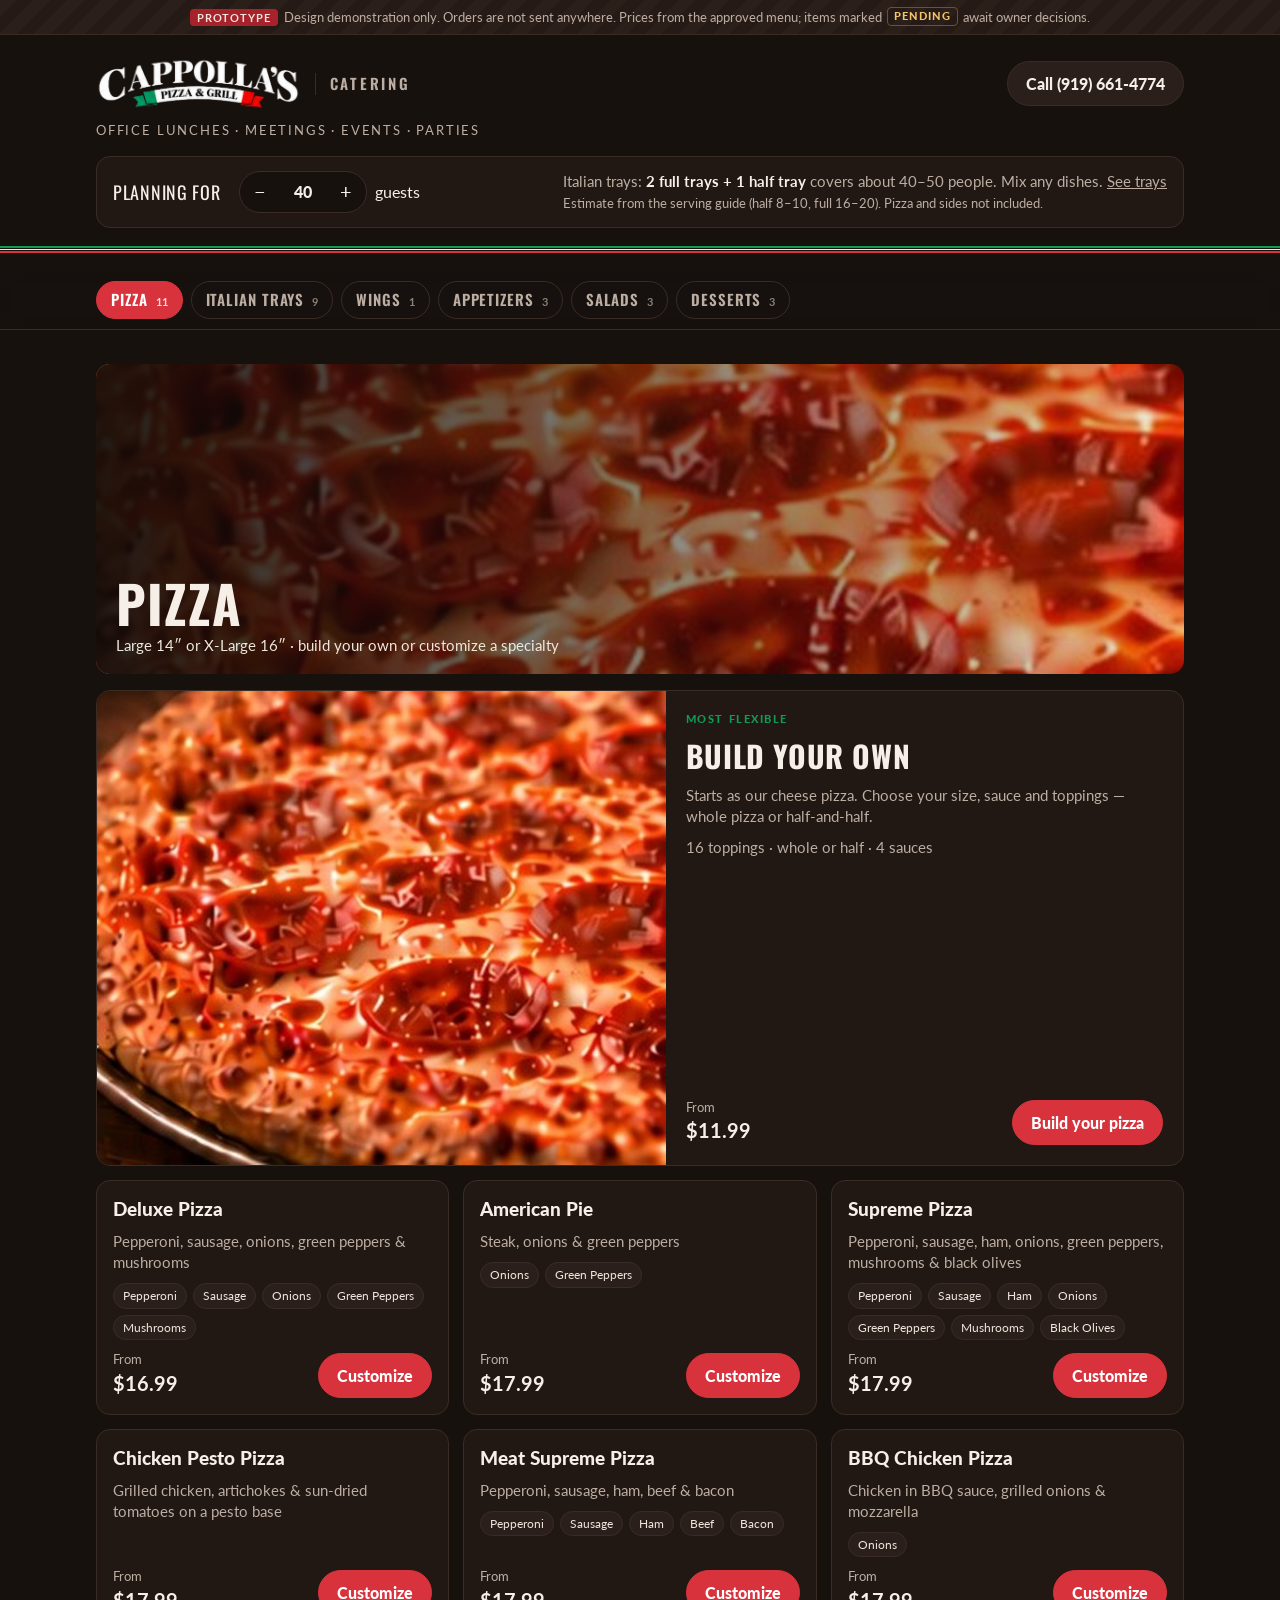
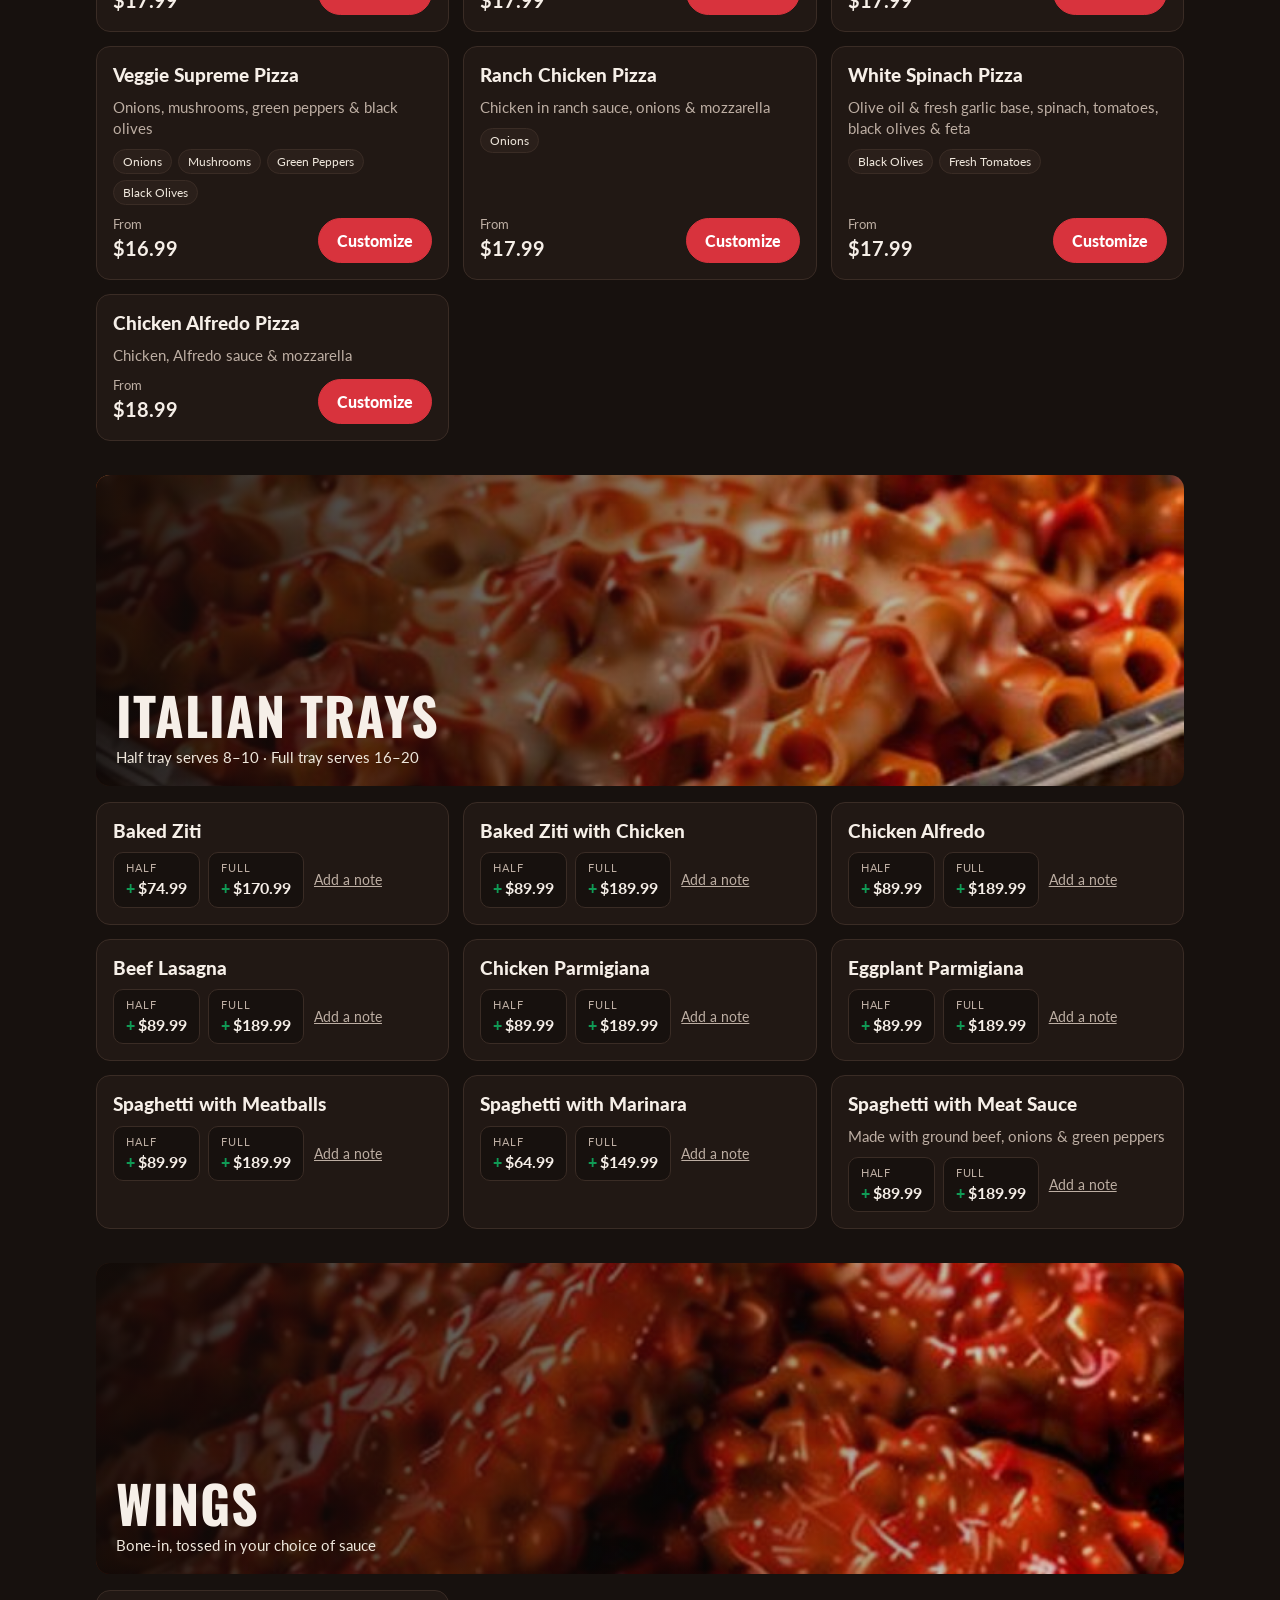
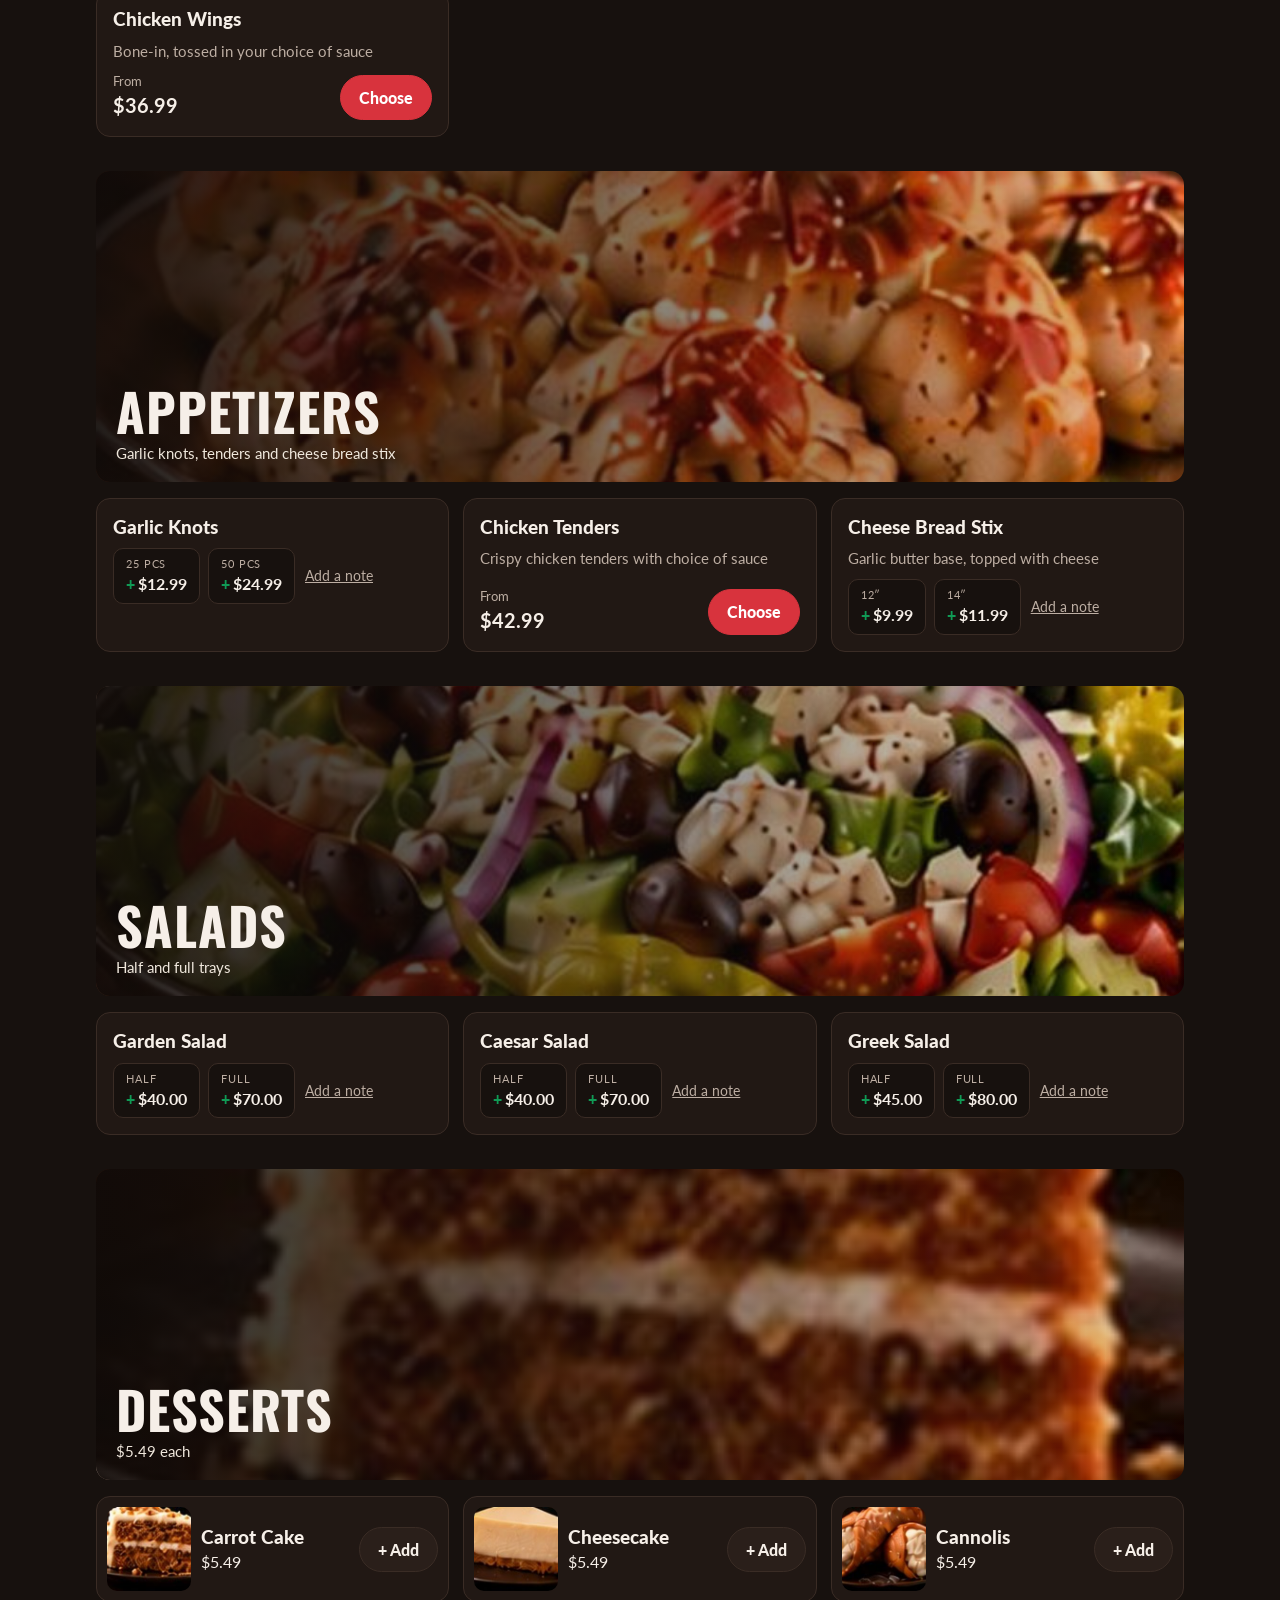
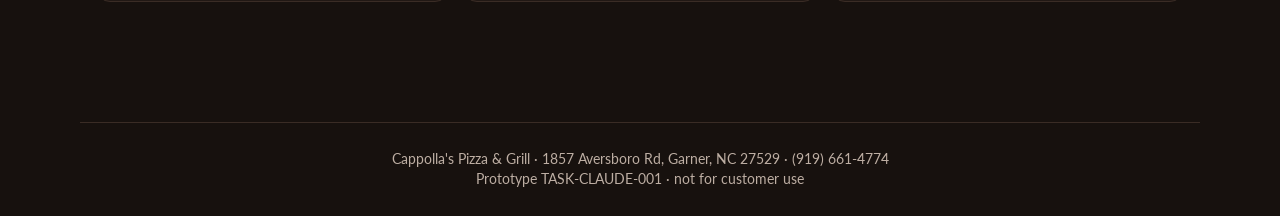
==== index.html @ d59015cf "Initial commit - Cappollas Menu" ====
<!doctype html>
<html lang="en">
<head>
<meta charset="utf-8">
<meta name="viewport" content="width=device-width, initial-scale=1, viewport-fit=cover">
<title>Cappolla's Catering – Interactive Concept (Prototype)</title>
<!--
  TASK-CLAUDE-001 · Design prototype by Claude (UI/UX)
  STATUS: DEMONSTRATION ONLY. Not production code. Orders are never sent anywhere.
  Place this file in prototypes/ — images load from images/ (pattern tiles show if missing).
  Prices: approved menu values from AGENTS.md / SPEC-01. Items marked "pending" await owner decisions.
-->
<link rel="preconnect" href="https://fonts.googleapis.com">
<link rel="preconnect" href="https://fonts.gstatic.com" crossorigin>
<link rel="stylesheet" href="https://fonts.googleapis.com/css2?family=Oswald:wght@500;600;700&family=Lato:wght@400;700;900&display=swap">
<style>
/* Direction: "Modern Interactive Ordering" structure (Concept B) dressed in the existing
   Cappolla's identity — charred dark ground, Oswald caps, tricolor rule, food photo banners (Concept A). */
:root{
  --bg:#17110e; --panel:#211814; --panel2:#2a1f1a; --line:#3a2c25;
  --fg:#f6efe8; --muted:#bdaea3; --dim:#8f8076;
  --red:#d8333d; --red-dk:#a8222b; --green:#109a55; --cream:#efe7dc;
  --sauce-regular:#B23A2E; --sauce-bbq:#6B2E1F; --sauce-mild:#A65324; --sauce-hot:#8B3025;
  --display:"Oswald","Arial Narrow","Roboto Condensed",sans-serif;
  --body:"Lato","Helvetica Neue",Arial,sans-serif;
  --radius:14px; --shadow:0 10px 30px rgba(0,0,0,.45);
  color-scheme:dark;
}
*{box-sizing:border-box}
html,body{margin:0;background:var(--bg);color:var(--fg);font-family:var(--body);font-size:16px;line-height:1.45;-webkit-font-smoothing:antialiased}
a{color:inherit}
button,input,select,textarea{font:inherit;color:inherit}
.wrap{max-width:1120px;margin:0 auto;padding-inline:16px}
.tri{height:7px;border:0;margin:0;background:linear-gradient(var(--green) 0 2px,transparent 2px 3px,var(--cream) 3px 4px,transparent 4px 5px,var(--red) 5px 7px)}
.sr{position:absolute;width:1px;height:1px;overflow:hidden;clip:rect(0 0 0 0);white-space:nowrap}
:focus-visible{outline:2px solid var(--cream);outline-offset:2px}
.num{font-variant-numeric:tabular-nums}

/* demo ribbon */
.demo{background:repeating-linear-gradient(135deg,#2b1f19 0 12px,#251a15 12px 24px);border-bottom:1px solid var(--line);font-size:13px;color:var(--muted);text-align:center;padding:7px 16px}
.demo b{color:var(--cream);letter-spacing:.08em;text-transform:uppercase;font-size:11px;margin-right:6px;background:var(--red-dk);padding:2px 7px;border-radius:4px}

/* header */
header.top{padding-block:22px 18px}
.top .row{display:flex;align-items:center;justify-content:space-between;gap:16px;flex-wrap:wrap}
.brand{display:flex;align-items:center;gap:14px;min-width:0}
.brand img{height:54px;width:auto;display:block}
.brand .fallback{font-family:var(--display);font-size:30px;font-weight:700;letter-spacing:.04em}
.brand .cat{font-family:var(--display);font-weight:600;letter-spacing:.18em;font-size:15px;color:var(--muted);text-transform:uppercase;border-left:1px solid var(--line);padding-left:14px}
.uses{color:var(--muted);font-size:13px;letter-spacing:.14em;text-transform:uppercase;margin:10px 0 0}

/* planner */
.planner{display:grid;grid-template-columns:auto minmax(0,1fr) auto;gap:14px 18px;align-items:center;background:var(--panel);border:1px solid var(--line);border-radius:var(--radius);padding:14px 16px;margin-top:16px}
.planner label{font-family:var(--display);font-size:18px;letter-spacing:.04em;text-transform:uppercase}
.planner .guests{display:flex;align-items:center;gap:8px}
.planner .result{color:var(--muted);font-size:14.5px;min-width:0}
.planner .result strong{color:var(--fg)}
@media (max-width:720px){.planner{grid-template-columns:1fr}}

/* stepper */
.stepper{display:inline-flex;align-items:center;border:1px solid var(--line);border-radius:999px;background:var(--bg)}
.stepper button{width:40px;height:40px;border:0;background:none;font-size:20px;cursor:pointer;border-radius:999px}
.stepper button:hover{background:var(--panel2)}
.stepper input{width:46px;text-align:center;background:none;border:0;font-weight:900;font-variant-numeric:tabular-nums;-moz-appearance:textfield}
.stepper input::-webkit-inner-spin-button{appearance:none}

.btn{display:inline-flex;align-items:center;justify-content:center;gap:8px;min-height:44px;padding:10px 18px;border-radius:999px;border:1.5px solid var(--line);background:var(--panel2);font-weight:900;cursor:pointer;text-decoration:none;white-space:nowrap}
.btn:hover{border-color:var(--muted)}
.btn.primary{background:var(--red);border-color:var(--red);color:#fff}
.btn.primary:hover{background:var(--red-dk);border-color:var(--red-dk)}
.btn.ghost{background:none}
.btn[disabled]{opacity:.45;cursor:not-allowed}
.link{background:none;border:0;padding:6px 2px;color:var(--muted);text-decoration:underline;cursor:pointer;font-size:14px}

/* category rail */
nav.rail{position:sticky;top:0;z-index:20;background:color-mix(in srgb,var(--bg) 93%,transparent);backdrop-filter:blur(8px);border-bottom:1px solid var(--line);margin-top:18px}
nav.rail .wrap{display:flex;gap:8px;overflow-x:auto;padding-block:10px;scrollbar-width:none}
nav.rail .wrap::-webkit-scrollbar{display:none}
.rail a{flex:none;display:flex;align-items:baseline;gap:8px;text-decoration:none;padding:7px 14px;border-radius:999px;border:1px solid var(--line);color:var(--muted);font-family:var(--display);font-weight:600;letter-spacing:.06em;text-transform:uppercase;font-size:15px}
.rail a small{font-family:var(--body);font-size:11px;letter-spacing:0;color:var(--dim);font-weight:700}
.rail a.on{background:var(--red);border-color:var(--red);color:#fff}
.rail a.on small{color:#ffd9da}

/* sections */
main{padding-bottom:120px}
section.cat{padding-top:34px;scroll-margin-top:62px}
.banner{position:relative;border-radius:var(--radius);overflow:hidden;aspect-ratio:21/6;min-height:120px;max-width:100%;background:var(--panel)}
.banner img{width:100%;height:100%;object-fit:cover;display:block}
.banner::after{content:"";position:absolute;inset:0;background:linear-gradient(90deg,rgba(15,10,8,.92) 0%,rgba(15,10,8,.55) 45%,rgba(15,10,8,.05) 100%)}
.banner .txt{position:absolute;inset:auto auto 0 0;z-index:1;padding:18px 20px;max-width:560px}
.banner h2{font-family:var(--display);font-size:clamp(32px,6vw,52px);line-height:1;margin:0;text-transform:uppercase;letter-spacing:.02em}
.banner p{margin:6px 0 0;color:var(--cream);font-size:14.5px}
.noimg{background:
  linear-gradient(135deg,rgba(16,154,85,.18) 0 33%,rgba(239,231,220,.08) 33% 66%,rgba(216,51,61,.18) 66%),
  repeating-linear-gradient(45deg,#2a1f1a 0 10px,#241a15 10px 20px)}
.noimg img{display:none}
@media (max-width:640px){.banner{aspect-ratio:16/7}}

.grid{display:grid;grid-template-columns:repeat(auto-fill,minmax(min(100%,300px),1fr));gap:14px;margin-top:16px}
.card{background:var(--panel);border:1px solid var(--line);border-radius:var(--radius);padding:16px;display:flex;flex-direction:column;gap:10px;min-width:0;transition:transform .18s ease,border-color .18s ease,box-shadow .18s ease}
.card:hover{transform:translateY(-2px);border-color:#55413a;box-shadow:var(--shadow)}
.card.feature{grid-column:1/-1;display:grid;grid-template-columns:minmax(0,1.1fr) minmax(0,1fr);gap:0;padding:0;overflow:hidden}
.card.feature .ph{min-height:220px;background:var(--panel2)}
.card.feature .ph img{width:100%;height:100%;object-fit:cover;display:block}
.card.feature .body{padding:20px;display:flex;flex-direction:column;gap:10px}
@media (max-width:720px){.card.feature{grid-template-columns:1fr}.card.feature .ph{min-height:0;aspect-ratio:16/9}}
.card .eyebrow{font-size:11px;letter-spacing:.14em;text-transform:uppercase;color:var(--green);font-weight:900}
.card h3{margin:0;font-size:19px;font-weight:900;line-height:1.25}
.card.feature h3{font-family:var(--display);font-size:30px;font-weight:700;letter-spacing:.02em;text-transform:uppercase}
.card p{margin:0;color:var(--muted);font-size:14.5px}
.inc{display:flex;flex-wrap:wrap;gap:6px}
.inc span{font-size:12px;padding:3px 9px;border-radius:999px;background:var(--panel2);border:1px solid var(--line);color:var(--cream)}
.card .foot{margin-top:auto;display:flex;align-items:flex-end;justify-content:space-between;gap:10px;flex-wrap:wrap}
.from{font-size:13px;color:var(--muted)}
.from b{display:block;font-size:20px;color:var(--fg);font-variant-numeric:tabular-nums}
.quick{display:flex;flex-wrap:wrap;gap:8px}
.qadd{display:flex;flex-direction:column;align-items:flex-start;min-height:48px;padding:7px 12px;border-radius:10px;border:1.5px solid var(--line);background:var(--bg);cursor:pointer;text-align:left}
.qadd:hover{border-color:var(--green)}
.qadd small{font-size:11px;letter-spacing:.08em;text-transform:uppercase;color:var(--muted)}
.qadd b{font-variant-numeric:tabular-nums}
.qadd .plus{color:var(--green);font-weight:900;margin-right:3px}

.desserts .card{flex-direction:row;align-items:center;padding:10px}
.desserts .thumb{width:84px;height:84px;flex:none;border-radius:10px;overflow:hidden;background:var(--panel2)}
.desserts .thumb img{width:100%;height:100%;object-fit:cover;display:block}
.desserts .card .mid{flex:1;min-width:0;display:flex;flex-direction:column;gap:2px}

/* ---------- dialogs ---------- */
dialog{border:0;padding:0;background:var(--panel);color:var(--fg);border-radius:18px;box-shadow:var(--shadow);width:min(560px,94vw);max-height:90vh;overflow:hidden}
dialog.wide{width:min(900px,96vw)}
dialog::backdrop{background:rgba(8,5,4,.72);backdrop-filter:blur(2px)}
dialog[open]{display:flex;flex-direction:column;animation:pop .22s ease-out}
@keyframes pop{from{transform:translateY(14px);opacity:.4}to{transform:none;opacity:1}}
@media (max-width:700px){
  dialog,dialog.wide{width:100%;max-width:100%;margin:auto 0 0;border-radius:20px 20px 0 0;max-height:92dvh}
  dialog[open]{animation:sheet .26s ease-out}
  @keyframes sheet{from{transform:translateY(40%)}to{transform:none}}
}
.dhead{display:flex;align-items:flex-start;justify-content:space-between;gap:12px;padding:18px 20px 12px;border-bottom:1px solid var(--line)}
.dhead h2{margin:0;font-family:var(--display);font-size:26px;letter-spacing:.02em;text-transform:uppercase;line-height:1.1}
.dhead p{margin:4px 0 0;color:var(--muted);font-size:14px}
.x{flex:none;width:44px;height:44px;border-radius:50%;border:1px solid var(--line);background:var(--panel2);font-size:22px;cursor:pointer}
.dbody{overflow:auto;padding:4px 20px 18px;flex:1;min-height:0}
.dfoot{border-top:1px solid var(--line);padding:12px 20px calc(12px + env(safe-area-inset-bottom,0px));display:flex;flex-direction:column;gap:10px;background:var(--panel)}
.dfoot .row{display:flex;gap:12px;align-items:center;justify-content:space-between;flex-wrap:wrap}
.block{padding-top:18px}
.block>h3,.block legend{font-family:var(--display);font-weight:600;font-size:16px;letter-spacing:.1em;text-transform:uppercase;margin:0 0 10px;color:var(--cream);padding:0}
fieldset{border:0;margin:0;padding:0;min-width:0}
fieldset.block>legend{float:left;width:100%}
fieldset.block>legend+*{clear:both}
.need:empty{display:none}
.dfoot .row.buy{flex-wrap:nowrap}
.dfoot .row.buy .btn{flex:1;min-width:0}
.hint{font-size:13px;color:var(--muted);font-weight:400;letter-spacing:0;text-transform:none;font-family:var(--body);margin-left:6px}
.pending{display:inline-block;font-size:10.5px;font-weight:900;letter-spacing:.1em;text-transform:uppercase;color:#f5c36b;border:1px solid #6b5426;border-radius:4px;padding:1px 6px;margin-left:6px;vertical-align:2px}

/* option cards (radio) */
.opts{display:grid;grid-template-columns:repeat(auto-fit,minmax(130px,1fr));gap:10px}
.opt{position:relative}
.opt input{position:absolute;opacity:0;inset:0;margin:0;cursor:pointer}
.opt label{display:flex;flex-direction:column;gap:2px;min-height:56px;padding:10px 12px;border-radius:12px;border:1.5px solid var(--line);background:var(--bg);cursor:pointer;height:100%}
.opt input:checked+label{border-color:var(--red);background:color-mix(in srgb,var(--red) 12%,var(--bg))}
.opt input:focus-visible+label{outline:2px solid var(--cream);outline-offset:2px}
.opt label b{font-variant-numeric:tabular-nums}
.opt label small{color:var(--muted);font-size:12.5px}

/* size cards with true-scale pizzas */
.sizes{grid-template-columns:repeat(2,minmax(0,1fr))}
.size label{flex-direction:row;align-items:center;gap:12px}
.size svg{flex:none}
.size .t{display:flex;flex-direction:column}

/* sauce chips */
.sauces{display:flex;flex-wrap:wrap;gap:8px}
.chip{position:relative}
.chip input{position:absolute;opacity:0;inset:0;margin:0;cursor:pointer}
.chip label{display:inline-flex;align-items:center;gap:8px;min-height:44px;padding:8px 14px;border-radius:999px;border:1.5px solid var(--line);background:var(--bg);cursor:pointer;font-weight:700}
.chip input:checked+label{border-color:var(--red);background:color-mix(in srgb,var(--red) 12%,var(--bg))}
.chip input:focus-visible+label{outline:2px solid var(--cream);outline-offset:2px}
.sw{width:16px;height:16px;border-radius:50%;border:1.5px solid color-mix(in srgb,var(--cream) 60%,transparent)}

/* pizza builder layout */
.pz{display:grid;grid-template-columns:minmax(0,1fr) 260px;gap:22px}
.pz .side{position:sticky;top:0;align-self:start;padding-top:18px}
@media (max-width:760px){.pz{grid-template-columns:1fr}.pz .side{position:static;order:-1;padding-top:12px}}
.preview{background:var(--bg);border:1px solid var(--line);border-radius:var(--radius);padding:12px;display:flex;flex-direction:column;align-items:center;gap:8px}
.preview svg{width:100%;max-width:210px;height:auto}
.legend{width:100%;font-size:13px;color:var(--muted);display:grid;gap:4px}
.legend b{color:var(--fg);font-weight:700}
@media (max-width:760px){.preview{flex-direction:row;align-items:center}.preview svg{max-width:130px}}

.tgroup{margin-bottom:14px}
.tgroup h4{margin:0 0 8px;font-size:13px;letter-spacing:.12em;text-transform:uppercase;color:var(--muted);display:flex;justify-content:space-between;gap:8px;flex-wrap:wrap}
.tgroup h4 span{letter-spacing:0;text-transform:none;font-weight:400;font-variant-numeric:tabular-nums}
.trow{display:flex;align-items:center;justify-content:space-between;gap:10px;flex-wrap:wrap;padding:6px 0;border-bottom:1px solid color-mix(in srgb,var(--line) 60%,transparent)}
.tog{position:relative;flex:1;min-width:150px}
.tog input{position:absolute;opacity:0;inset:0;margin:0;cursor:pointer}
.tog label{display:flex;align-items:center;gap:10px;min-height:44px;padding:6px 10px;border-radius:10px;cursor:pointer}
.tog .box{width:22px;height:22px;border-radius:6px;border:1.5px solid var(--muted);display:grid;place-items:center;flex:none}
.tog input:checked+label .box{background:var(--green);border-color:var(--green)}
.tog input:checked+label .box::after{content:"";width:6px;height:11px;border:solid #fff;border-width:0 2.5px 2.5px 0;transform:rotate(45deg) translate(-1px,-1px)}
.tog input:focus-visible+label{outline:2px solid var(--cream)}
.tog .dot{width:10px;height:10px;border-radius:50%;flex:none}
.tag{font-size:10.5px;font-weight:900;letter-spacing:.1em;text-transform:uppercase;color:var(--green);border:1px solid color-mix(in srgb,var(--green) 55%,transparent);border-radius:4px;padding:1px 5px}
.place{display:flex;border:1px solid var(--line);border-radius:999px;overflow:hidden;background:var(--bg)}
.place[hidden]{display:none}
.place .seg{position:relative}
.place input{position:absolute;opacity:0;inset:0;margin:0;cursor:pointer}
.place label{display:flex;align-items:center;gap:5px;min-height:40px;padding:4px 10px;cursor:pointer;font-size:13px;color:var(--muted)}
.place input:checked+label{background:var(--red);color:#fff}
.place input:focus-visible+label{outline:2px solid var(--cream);outline-offset:-2px}
.place svg{width:16px;height:16px}
.included{display:flex;flex-wrap:wrap;gap:6px}
.included span{display:inline-flex;align-items:center;gap:6px;font-size:13px;padding:5px 10px;border-radius:999px;background:color-mix(in srgb,var(--green) 14%,var(--bg));border:1px solid color-mix(in srgb,var(--green) 45%,transparent)}

textarea{width:100%;min-height:70px;resize:vertical;background:var(--bg);border:1.5px solid var(--line);border-radius:10px;padding:10px 12px}
.count{font-size:12px;color:var(--dim);text-align:right}
.breakdown{font-size:14px;color:var(--muted)}
.breakdown summary{cursor:pointer;color:var(--fg);font-weight:700;list-style:none}
.breakdown summary::-webkit-details-marker{display:none}
.breakdown summary::after{content:" ▾";color:var(--muted)}
.breakdown table{width:100%;border-collapse:collapse;margin-top:6px;font-variant-numeric:tabular-nums}
.breakdown td{padding:3px 0}
.breakdown td:last-child{text-align:right}
.need{color:#f5c36b;font-size:13.5px;min-height:1em}
.total{font-size:22px;font-weight:900;font-variant-numeric:tabular-nums}
.total.bump{animation:bump .28s ease-out}
@keyframes bump{50%{transform:scale(1.06);color:#fff}}

/* cart bar + cart */
.cartbar{position:fixed;left:50%;bottom:calc(14px + env(safe-area-inset-bottom,0px));transform:translateX(-50%);z-index:30;display:flex;align-items:center;gap:14px;padding:8px 8px 8px 18px;border-radius:999px;background:var(--fg);color:#1a120e;box-shadow:var(--shadow);width:min(520px,calc(100% - 32px))}
.cartbar[hidden]{display:none}
.cartbar .meta{flex:1;min-width:0;font-weight:900;font-variant-numeric:tabular-nums;white-space:nowrap;overflow:hidden;text-overflow:ellipsis}
.cartbar .meta small{font-weight:700;color:#6b5a50}
.cartbar.bounce{animation:cb .45s ease-out}
@keyframes cb{30%{transform:translateX(-50%) translateY(-8px)}60%{transform:translateX(-50%) translateY(0)}80%{transform:translateX(-50%) translateY(-3px)}}

.lines{list-style:none;margin:0;padding:0}
.line{display:grid;grid-template-columns:minmax(0,1fr) auto;gap:6px 14px;padding:14px 0;border-bottom:1px solid var(--line)}
.line h4{margin:0;font-size:16px}
.line .det{margin:3px 0 0;color:var(--muted);font-size:13.5px;white-space:pre-line}
.line .lp{font-weight:900;font-variant-numeric:tabular-nums;text-align:right}
.line .acts{grid-column:1/-1;display:flex;align-items:center;gap:12px;flex-wrap:wrap}
.groupt{font-family:var(--display);letter-spacing:.1em;text-transform:uppercase;font-size:14px;color:var(--muted);margin:16px 0 0}
.empty{text-align:center;color:var(--muted);padding:30px 10px}
.event{display:grid;grid-template-columns:repeat(2,minmax(0,1fr));gap:10px}
.event label{display:flex;flex-direction:column;gap:4px;font-size:13px;color:var(--muted)}
.event input{min-height:44px;background:var(--bg);border:1.5px solid var(--line);border-radius:10px;padding:8px 10px;color:var(--fg)}
@media (max-width:480px){.event{grid-template-columns:1fr}}
.callnum{font-size:20px;font-weight:900;user-select:all}

.toast{position:fixed;left:50%;bottom:calc(84px + env(safe-area-inset-bottom,0px));transform:translateX(-50%);z-index:60;background:#000;color:#fff;border:1px solid var(--line);border-radius:12px;padding:10px 14px;display:flex;gap:14px;align-items:center;box-shadow:var(--shadow);max-width:calc(100% - 32px)}
.toast[hidden]{display:none}
.toast button{background:none;border:0;color:#ffb3b7;font-weight:900;cursor:pointer;min-height:36px}

footer{border-top:1px solid var(--line);padding-block:26px;color:var(--muted);font-size:14px;text-align:center}

@media (prefers-reduced-motion:reduce){
  *,*::before,*::after{animation:none!important;transition:none!important;scroll-behavior:auto!important}
}
@media (prefers-reduced-motion:no-preference){html{scroll-behavior:smooth}}
</style>
</head>
<body>

<div class="demo" role="note"><b>Prototype</b>Design demonstration only. Orders are not sent anywhere. Prices from the approved menu; items marked <span class="pending" style="margin:0 2px">pending</span> await owner decisions.</div>

<header class="top wrap">
  <div class="row">
    <div class="brand">
      <img src="images/logo.png" alt="Cappolla's Pizza &amp; Grill" onerror="this.replaceWith(Object.assign(document.createElement('span'),{className:'fallback',textContent:'CAPPOLLA’S'}))">
      <span class="cat">Catering</span>
    </div>
    <div style="display:flex;gap:10px;flex-wrap:wrap">
      <a class="btn" href="tel:+19196614774">Call (919) 661-4774</a>
    </div>
  </div>
  <p class="uses">Office lunches · Meetings · Events · Parties</p>

  <div class="planner" aria-labelledby="pl-l">
    <label id="pl-l" for="guests">Planning for</label>
    <div class="guests">
      <div class="stepper"><button type="button" data-step="-5" aria-label="5 fewer guests">−</button><input id="guests" type="number" inputmode="numeric" min="1" max="500" value="40" aria-describedby="pl-r"><button type="button" data-step="5" aria-label="5 more guests">+</button></div>
      <span>guests</span>
    </div>
    <div class="result" id="pl-r" aria-live="polite"></div>
  </div>
</header>
<hr class="tri">

<nav class="rail" aria-label="Menu categories"><div class="wrap" id="rail"></div></nav>

<main class="wrap" id="menu"></main>

<footer class="wrap">Cappolla's Pizza &amp; Grill · 1857 Aversboro Rd, Garner, NC 27529 · (919) 661-4774<br>Prototype TASK-CLAUDE-001 · not for customer use</footer>

<!-- cart bar -->
<div class="cartbar" id="cartbar" hidden>
  <div class="meta" id="cartmeta" aria-live="polite"></div>
  <button class="btn primary" id="opencart" type="button">View order</button>
</div>

<!-- customizer -->
<dialog id="cust" aria-labelledby="c-title">
  <div class="dhead">
    <div><h2 id="c-title"></h2><p id="c-desc"></p></div>
    <button class="x" type="button" data-close aria-label="Close">×</button>
  </div>
  <div class="dbody" id="c-body"></div>
  <div class="dfoot">
    <details class="breakdown" id="c-break"><summary>Price breakdown</summary><table><tbody id="c-rows"></tbody></table></details>
    <div class="need" id="c-need" aria-live="polite"></div>
    <div class="row buy">
      <div class="stepper" role="group" aria-label="Quantity"><button type="button" id="q-minus" aria-label="Decrease quantity">−</button><input id="qty" type="number" min="1" max="99" value="1" aria-label="Quantity"><button type="button" id="q-plus" aria-label="Increase quantity">+</button></div>
      <button class="btn primary" id="c-add" type="button"><span id="c-addlabel">Add to order</span> · <span class="num" id="c-total" aria-live="polite">$0.00</span></button>
    </div>
  </div>
</dialog>

<!-- cart -->
<dialog id="cart" aria-labelledby="k-title">
  <div class="dhead">
    <div><h2 id="k-title">Your catering order</h2><p>Review, adjust, then call or copy your order.</p></div>
    <button class="x" type="button" data-close aria-label="Close">×</button>
  </div>
  <div class="dbody">
    <div id="k-lines"></div>
    <div class="block">
      <h3>Event details <span class="hint">optional · added to your order summary</span></h3>
      <div class="event">
        <label>Your name<input id="ev-name" autocomplete="name"></label>
        <label>Guests<input id="ev-guests" type="number" min="1" inputmode="numeric"></label>
        <label>Date<input id="ev-date" type="date"></label>
        <label>Time<input id="ev-time" type="time"></label>
      </div>
    </div>
    <div class="block">
      <h3>Order summary</h3>
      <textarea id="k-summary" readonly rows="8" aria-label="Order summary text"></textarea>
    </div>
  </div>
  <div class="dfoot">
    <div class="row"><span>Estimated total</span><span class="total" id="k-total">$0.00</span></div>
    <div class="row" style="justify-content:flex-start;gap:10px">
      <button class="btn primary" id="k-copy" type="button">Copy order</button>
      <a class="btn" href="tel:+19196614774">Call to order</a>
      <button class="btn ghost" id="k-clear" type="button">Clear</button>
    </div>
    <div class="need" id="k-msg" aria-live="polite"></div>
    <div style="font-size:13px;color:var(--muted)">Call <span class="callnum">(919) 661-4774</span> · Prices before tax; confirmed by the restaurant.</div>
  </div>
</dialog>

<div class="toast" id="toast" role="status" hidden><span id="toast-t"></span><button type="button" id="toast-undo" hidden>Undo</button></div>

<script>
"use strict";
/* =========================================================================
   DATA  (shape follows SPEC-02 §2.1: CATEGORIES, ITEMS, OPTION_GROUPS; all money in integer cents)
   ========================================================================= */
const IMG = p => "images/" + p;

const CATEGORIES = [
  { id:"pizza", name:"Pizza", photo:"pizza.jpg", blurb:"Large 14″ or X-Large 16″ · build your own or customize a specialty" },
  { id:"trays", name:"Italian Trays", photo:"trays.jpg", blurb:"Half tray serves 8–10 · Full tray serves 16–20", serves:{ half:[8,10], full:[16,20] } },
  { id:"wings", name:"Wings", photo:"wings.jpg", blurb:"Bone-in, tossed in your choice of sauce" },
  { id:"appetizers", name:"Appetizers", photo:"knots.jpg", blurb:"Garlic knots, tenders and cheese bread stix" },
  { id:"salads", name:"Salads", photo:"salad.jpg", blurb:"Half and full trays" },
  { id:"desserts", name:"Desserts", photo:"cake.jpg", blurb:"$5.49 each" }
];

const PIZZA = v => [ { id:"L", label:"Large 14″", short:"L 14″", inches:14, priceCents:v[0] }, { id:"XL", label:"X-Large 16″", short:"XL 16″", inches:16, priceCents:v[1] } ];
const TRAY  = v => [ { id:"half", label:"Half tray", short:"Half", priceCents:v[0] }, { id:"full", label:"Full tray", short:"Full", priceCents:v[1] } ];

const ITEMS = [
  { id:"byo", category:"pizza", kind:"pizza", byo:true, name:"Build Your Own", description:"Starts as our cheese pizza. Choose your size, sauce and toppings — whole pizza or half-and-half.", photo:"pizza.jpg", variants:PIZZA([1199,1399]), includes:[] },
  { id:"deluxe", category:"pizza", kind:"pizza", name:"Deluxe Pizza", description:"Pepperoni, sausage, onions, green peppers & mushrooms", variants:PIZZA([1699,1899]), includes:["pepperoni","sausage","onions","green-peppers","mushrooms"] },
  { id:"american-pie", category:"pizza", kind:"pizza", name:"American Pie", description:"Steak, onions & green peppers", variants:PIZZA([1799,1999]), includes:["onions","green-peppers"] },
  { id:"supreme", category:"pizza", kind:"pizza", name:"Supreme Pizza", description:"Pepperoni, sausage, ham, onions, green peppers, mushrooms & black olives", variants:PIZZA([1799,2099]), includes:["pepperoni","sausage","ham","onions","green-peppers","mushrooms","black-olives"] },
  { id:"chicken-pesto", category:"pizza", kind:"pizza", name:"Chicken Pesto Pizza", description:"Grilled chicken, artichokes & sun-dried tomatoes on a pesto base", variants:PIZZA([1799,1999]), includes:[] },
  { id:"meat-supreme", category:"pizza", kind:"pizza", name:"Meat Supreme Pizza", description:"Pepperoni, sausage, ham, beef & bacon", variants:PIZZA([1799,1999]), includes:["pepperoni","sausage","ham","beef","bacon"] },
  { id:"bbq-chicken", category:"pizza", kind:"pizza", name:"BBQ Chicken Pizza", description:"Chicken in BBQ sauce, grilled onions & mozzarella", variants:PIZZA([1799,1999]), includes:["onions"] },
  { id:"veggie-supreme", category:"pizza", kind:"pizza", name:"Veggie Supreme Pizza", description:"Onions, mushrooms, green peppers & black olives", variants:PIZZA([1699,1899]), includes:["onions","mushrooms","green-peppers","black-olives"] },
  { id:"ranch-chicken", category:"pizza", kind:"pizza", name:"Ranch Chicken Pizza", description:"Chicken in ranch sauce, onions & mozzarella", variants:PIZZA([1799,1999]), includes:["onions"] },
  { id:"white-spinach", category:"pizza", kind:"pizza", name:"White Spinach Pizza", description:"Olive oil & fresh garlic base, spinach, tomatoes, black olives & feta", variants:PIZZA([1799,1999]), includes:["black-olives","fresh-tomatoes"] },
  { id:"chicken-alfredo-pizza", category:"pizza", kind:"pizza", name:"Chicken Alfredo Pizza", description:"Chicken, Alfredo sauce & mozzarella", variants:PIZZA([1899,2099]), includes:[] },

  { id:"baked-ziti", category:"trays", name:"Baked Ziti", description:"", variants:TRAY([7499,17099]) },
  { id:"baked-ziti-chicken", category:"trays", name:"Baked Ziti with Chicken", description:"", variants:TRAY([8999,18999]) },
  { id:"chicken-alfredo", category:"trays", name:"Chicken Alfredo", description:"", variants:TRAY([8999,18999]) },
  { id:"beef-lasagna", category:"trays", name:"Beef Lasagna", description:"", variants:TRAY([8999,18999]) },
  { id:"chicken-parm", category:"trays", name:"Chicken Parmigiana", description:"", variants:TRAY([8999,18999]) },
  { id:"eggplant-parm", category:"trays", name:"Eggplant Parmigiana", description:"", variants:TRAY([8999,18999]) },
  { id:"spaghetti-meatballs", category:"trays", name:"Spaghetti with Meatballs", description:"", variants:TRAY([8999,18999]) },
  { id:"spaghetti-marinara", category:"trays", name:"Spaghetti with Marinara", description:"", variants:TRAY([6499,14999]) },
  { id:"spaghetti-meat-sauce", category:"trays", name:"Spaghetti with Meat Sauce", description:"Made with ground beef, onions & green peppers", variants:TRAY([8999,18999]) },

  { id:"wings", category:"wings", name:"Chicken Wings", description:"Bone-in, tossed in your choice of sauce", photo:"wings.jpg",
    variants:[ {id:"25",label:"25 pieces",short:"25 pcs",priceCents:3699}, {id:"35",label:"35 pieces",short:"35 pcs",priceCents:4999}, {id:"50",label:"50 pieces",short:"50 pcs",priceCents:6999} ],
    optionGroups:["wing-sauce"] },

  { id:"garlic-knots", category:"appetizers", name:"Garlic Knots", description:"", variants:[ {id:"25",label:"25 pieces",short:"25 pcs",priceCents:1299}, {id:"50",label:"50 pieces",short:"50 pcs",priceCents:2499} ] },
  { id:"chicken-tenders", category:"appetizers", name:"Chicken Tenders", description:"Crispy chicken tenders with choice of sauce", pendingNote:"Dipping sauce list to be confirmed by Cappolla's — add your preference in the note.",
    variants:[ {id:"25",label:"25 pieces",short:"25 pcs",priceCents:4299}, {id:"50",label:"50 pieces",short:"50 pcs",priceCents:7999} ] },
  { id:"cheese-bread-stix", category:"appetizers", name:"Cheese Bread Stix", description:"Garlic butter base, topped with cheese", variants:[ {id:"12",label:"12″",short:"12″",priceCents:999}, {id:"14",label:"14″",short:"14″",priceCents:1199} ] },

  { id:"garden-salad", category:"salads", name:"Garden Salad", description:"", variants:TRAY([4000,7000]) },
  { id:"caesar-salad", category:"salads", name:"Caesar Salad", description:"", variants:TRAY([4000,7000]) },
  { id:"greek-salad", category:"salads", name:"Greek Salad", description:"", variants:TRAY([4500,8000]) },

  { id:"carrot-cake", category:"desserts", name:"Carrot Cake", description:"", photo:"cake.jpg", variants:[{id:"each",label:"Each",short:"Each",priceCents:549}] },
  { id:"cheesecake", category:"desserts", name:"Cheesecake", description:"", photo:"cheesecake.jpg", variants:[{id:"each",label:"Each",short:"Each",priceCents:549}] },
  { id:"cannolis", category:"desserts", name:"Cannolis", description:"", photo:"cannoli.jpg", variants:[{id:"each",label:"Each",short:"Each",priceCents:549}] }
];

/* Pizza toppings (SPEC-01 §4). `color` is only for the live preview dots. */
const TOPPINGS = [
  { id:"pepperoni", name:"Pepperoni", group:"Meats", color:"#c8402f" },
  { id:"sausage", name:"Sausage", group:"Meats", color:"#8a5a3c" },
  { id:"beef", name:"Beef", group:"Meats", color:"#5e3a2a" },
  { id:"ham", name:"Ham", group:"Meats", color:"#e59a92" },
  { id:"bacon", name:"Bacon", group:"Meats", color:"#b8604a" },
  { id:"anchovies", name:"Anchovies", group:"Meats", color:"#7d8a96" },
  { id:"onions", name:"Onions", group:"Veggies & more", color:"#c9a6d6" },
  { id:"mushrooms", name:"Mushrooms", group:"Veggies & more", color:"#b49a7a" },
  { id:"green-peppers", name:"Green Peppers", group:"Veggies & more", color:"#3f9a4a" },
  { id:"black-olives", name:"Black Olives", group:"Veggies & more", color:"#1d1a1a" },
  { id:"green-olives", name:"Green Olives", group:"Veggies & more", color:"#8a9a3a" },
  { id:"banana-peppers", name:"Banana Peppers", group:"Veggies & more", color:"#e8cf4a" },
  { id:"jalapenos", name:"Jalapeño Peppers", group:"Veggies & more", color:"#57c25a" },
  { id:"fresh-tomatoes", name:"Fresh Tomatoes", group:"Veggies & more", color:"#e5533b" },
  { id:"pineapple", name:"Pineapple", group:"Veggies & more", color:"#f2b632" },
  { id:"ricotta", name:"Ricotta Cheese", group:"Cheese", color:"#f4efe4" }
];
const TOPPING = Object.fromEntries(TOPPINGS.map(t => [t.id, t]));

const OPTION_GROUPS = {
  "pizza-toppings": { type:"placement", prices:{ whole:{ L:230, XL:255 }, half:{ L:115, XL:177 } } },
  "pizza-sauce": { type:"single", label:"Sauce", choices:[
    { id:"regular", label:"Regular (tomato)", color:"var(--sauce-regular)", priceCents:0, pending:true },
    { id:"bbq-classic", label:"Classic BBQ", color:"var(--sauce-bbq)", priceCents:0 },
    { id:"mild", label:"Mild", color:"var(--sauce-mild)", priceCents:0 },
    { id:"hot", label:"Hot", color:"var(--sauce-hot)", priceCents:0 } ] },
  "wing-sauce": { type:"single", label:"Sauce", required:true, choices:[
    { id:"hot", label:"Hot", priceCents:0 }, { id:"mild", label:"Mild", priceCents:0 },
    { id:"bbq", label:"BBQ", priceCents:0 }, { id:"garlic", label:"Garlic", priceCents:0 } ] }
};

/* =========================================================================
   PRICING ENGINE  (pure — no DOM, integer cents in and out)
   selection = { variant, sauce?, toppings?:{id:"whole"|"left"|"right"}, choices?:{groupId:choiceId}, qty }
   ========================================================================= */
function unitPrice(item, sel){
  const v = item.variants.find(x => x.id === sel.variant);
  if (!v) return null;
  let cents = v.priceCents;
  if (item.kind === "pizza"){
    const p = OPTION_GROUPS["pizza-toppings"].prices;
    for (const place of Object.values(sel.toppings || {})){
      cents += (place === "whole" ? p.whole : p.half)[sel.variant];
    }
  }
  for (const [gid, cid] of Object.entries(sel.choices || {})){
    const c = OPTION_GROUPS[gid]?.choices.find(x => x.id === cid);
    if (c) cents += c.priceCents;
  }
  return cents;
}
function priceLine(item, sel){
  const u = unitPrice(item, sel);
  const q = Number(sel.qty);
  if (u === null || !Number.isInteger(q) || q < 1) return null;
  return u * q;
}
const fmt = c => "$" + (c / 100).toFixed(2);

/* =========================================================================
   HELPERS
   ========================================================================= */
const $ = s => document.querySelector(s);
const esc = s => String(s).replace(/[&<>"']/g, c => ({ "&":"&amp;","<":"&lt;",">":"&gt;",'"':"&quot;","'":"&#39;" }[c]));
const itemById = id => ITEMS.find(i => i.id === id);
const minPrice = it => Math.min(...it.variants.map(v => v.priceCents));
const store = {
  get(k){ try { return JSON.parse(localStorage.getItem(k)); } catch(e){ return null; } },
  set(k, v){ try { localStorage.setItem(k, JSON.stringify(v)); } catch(e){} }
};
function imgTag(src, alt, cls){
  return `<img src="${IMG(src)}" alt="${esc(alt)}" loading="lazy" onerror="this.parentElement.classList.add('noimg')">`;
}

/* tiny pizza icons for placement control */
const ICON = {
  left:  '<svg viewBox="0 0 16 16" aria-hidden="true"><circle cx="8" cy="8" r="6.5" fill="none" stroke="currentColor" stroke-width="1.5"/><path d="M8 1.5a6.5 6.5 0 0 0 0 13z" fill="currentColor"/></svg>',
  whole: '<svg viewBox="0 0 16 16" aria-hidden="true"><circle cx="8" cy="8" r="6.5" fill="currentColor"/></svg>',
  right: '<svg viewBox="0 0 16 16" aria-hidden="true"><circle cx="8" cy="8" r="6.5" fill="none" stroke="currentColor" stroke-width="1.5"/><path d="M8 1.5a6.5 6.5 0 0 1 0 13z" fill="currentColor"/></svg>'
};

/* =========================================================================
   RENDER MENU
   ========================================================================= */
function renderMenu(){
  const rail = $("#rail"), main = $("#menu");
  for (const c of CATEGORIES){
    const items = ITEMS.filter(i => i.category === c.id);
    rail.insertAdjacentHTML("beforeend", `<a href="#${c.id}" data-id="${c.id}">${esc(c.name)} <small>${items.length}</small></a>`);
    let h = `<section class="cat ${c.id}" id="${c.id}" aria-labelledby="h-${c.id}">
      <div class="banner">${imgTag(c.photo, "")}<div class="txt"><h2 id="h-${c.id}">${esc(c.name)}</h2><p>${esc(c.blurb)}</p></div></div>
      <div class="grid">`;
    for (const it of items) h += card(it);
    main.insertAdjacentHTML("beforeend", h + `</div></section>`);
  }
}
function card(it){
  const desc = it.description ? `<p>${esc(it.description)}</p>` : "";
  if (it.byo){
    return `<article class="card feature">
      <div class="ph">${imgTag(it.photo, "Pizza")}</div>
      <div class="body"><span class="eyebrow">Most flexible</span><h3>${esc(it.name)}</h3>${desc}
        <p>16 toppings · whole or half · 4 sauces</p>
        <div class="foot"><div class="from">From<b>${fmt(minPrice(it))}</b></div>
        <button class="btn primary" type="button" data-open="${it.id}">Build your pizza</button></div></div></article>`;
  }
  if (it.category === "desserts"){
    return `<article class="card"><div class="thumb">${imgTag(it.photo, it.name)}</div>
      <div class="mid"><h3>${esc(it.name)}</h3><span class="num">${fmt(it.variants[0].priceCents)}</span></div>
      <button class="btn" type="button" data-quick="${it.id}" data-variant="each" aria-label="Add one ${esc(it.name)}">+ Add</button></article>`;
  }
  const inc = it.includes?.length ? `<div class="inc" aria-label="Includes">${it.includes.map(t => `<span>${esc(TOPPING[t].name)}</span>`).join("")}</div>` : "";
  const needsSheet = it.kind === "pizza" || it.optionGroups?.length || it.pendingNote;
  const foot = needsSheet
    ? `<div class="foot"><div class="from">From<b>${fmt(minPrice(it))}</b></div><button class="btn primary" type="button" data-open="${it.id}">${it.kind === "pizza" ? "Customize" : "Choose"}</button></div>`
    : `<div class="quick">${it.variants.map(v => `<button class="qadd" type="button" data-quick="${it.id}" data-variant="${v.id}" aria-label="Add ${esc(it.name)}, ${esc(v.label)}, ${fmt(v.priceCents)}"><small>${esc(v.short)}</small><b><span class="plus">+</span>${fmt(v.priceCents)}</b></button>`).join("")}
       <button class="link" type="button" data-open="${it.id}">Add a note</button></div>`;
  return `<article class="card"><h3>${esc(it.name)}</h3>${desc}${inc}${foot}</article>`;
}

/* =========================================================================
   PLANNER  (uses only the official serving guide on the trays category)
   ========================================================================= */
function plan(n){
  const s = CATEGORIES.find(c => c.id === "trays").serves;
  if (!Number.isInteger(n) || n < 1) return null;
  let full = Math.floor(n / s.full[0]), rest = n - full * s.full[0], half = 0;
  if (rest > 0){ if (rest <= s.half[0]) half = 1; else full++; }
  return { full, half, min: full*s.full[0] + half*s.half[0], max: full*s.full[1] + half*s.half[1] };
}
function renderPlan(){
  const n = parseInt($("#guests").value, 10), r = plan(n), out = $("#pl-r");
  if (!r){ out.textContent = "Enter a guest count to get a tray estimate."; return; }
  const parts = [];
  if (r.full) parts.push(`${r.full} full tray${r.full > 1 ? "s" : ""}`);
  if (r.half) parts.push(`${r.half} half tray`);
  out.innerHTML = `Italian trays: <strong>${parts.join(" + ")}</strong> covers about ${r.min}–${r.max} people. Mix any dishes. <a href="#trays">See trays</a>
    <br><span style="font-size:12.5px">Estimate from the serving guide (half 8–10, full 16–20). Pizza and sides not included.</span>`;
  const ev = $("#ev-guests"); if (ev && !ev.value) ev.placeholder = n;
}

/* =========================================================================
   CUSTOMIZER
   ========================================================================= */
let cur = null;      // { item, sel, editIndex }
let opener = null;

function openCust(itemId, sel, editIndex){
  const item = itemById(itemId);
  opener = document.activeElement;
  cur = { item, editIndex: editIndex ?? null,
    sel: sel ? structuredClone(sel) : { variant: item.variants[0].id, qty: 1, note: "", toppings: {}, choices: {}, sauce: item.byo ? "regular" : undefined } };
  const dlg = $("#cust");
  dlg.classList.toggle("wide", item.kind === "pizza");
  $("#c-title").textContent = item.name;
  $("#c-desc").textContent = item.description || "";
  $("#c-addlabel").textContent = cur.editIndex !== null ? "Update order" : "Add to order";
  $("#qty").value = cur.sel.qty;
  $("#c-body").innerHTML = item.kind === "pizza" ? pizzaBody(item) : genericBody(item);
  wireBody();
  updateCust(false);
  dlg.showModal();
  const first = dlg.querySelector(".dbody input:checked, .dbody input");
  (first || dlg.querySelector("[data-close]")).focus();
}

function variantBlock(item){
  const isPizza = item.kind === "pizza";
  return `<fieldset class="block"><legend>${isPizza ? "Size" : "Choose"}</legend>
    <div class="opts ${isPizza ? "sizes" : ""}">${item.variants.map(v => `
      <div class="opt ${isPizza ? "size" : ""}"><input type="radio" name="variant" id="v-${v.id}" value="${v.id}" ${v.id === cur.sel.variant ? "checked" : ""}>
      <label for="v-${v.id}">${isPizza ? sizeIcon(v.inches) : ""}<span class="t"><b>${esc(v.label)}</b><small class="num">${fmt(v.priceCents)}${isPizza && v.id === "XL" ? " · about 31% more pizza" : ""}</small></span></label></div>`).join("")}
    </div></fieldset>`;
}
function sizeIcon(inches){
  const r = inches * 1.55;   // true relative scale: 14″ vs 16″
  return `<svg width="54" height="54" viewBox="0 0 54 54" aria-hidden="true"><circle cx="27" cy="27" r="${r}" fill="#c98b4a" stroke="#7a4a22" stroke-width="2"/><circle cx="27" cy="27" r="${r-3.5}" fill="#d9a35c"/></svg>`;
}

function pizzaBody(item){
  let h = `<div class="pz"><div class="main">` + variantBlock(item);
  if (item.byo){
    const g = OPTION_GROUPS["pizza-sauce"];
    h += `<fieldset class="block"><legend>Sauce <span class="hint">no extra charge</span><span class="pending">pending</span></legend><div class="sauces">${g.choices.map(c => `
      <div class="chip"><input type="radio" name="sauce" id="s-${c.id}" value="${c.id}" ${c.id === cur.sel.sauce ? "checked" : ""}>
      <label for="s-${c.id}"><span class="sw" style="background:${c.color}"></span>${esc(c.label)}</label></div>`).join("")}</div></fieldset>`;
  }
  if (item.includes.length){
    h += `<div class="block"><h3>Included</h3><div class="included">${item.includes.map(t => `<span><span class="dot" style="width:9px;height:9px;border-radius:50%;background:${TOPPING[t].color}"></span>${esc(TOPPING[t].name)}</span>`).join("")}</div></div>`;
  }
  h += `<div class="block"><h3>${item.byo ? "Toppings" : "Extra toppings"}</h3>`;
  for (const group of ["Meats", "Veggies & more", "Cheese"]){
    h += `<div class="tgroup" role="group" aria-label="${group}"><h4>${group}<span class="tp-price"></span></h4>`;
    for (const t of TOPPINGS.filter(x => x.group === group)){
      const on = cur.sel.toppings[t.id];
      const extra = item.includes.includes(t.id);
      h += `<div class="trow" data-t="${t.id}">
        <div class="tog"><input type="checkbox" id="t-${t.id}" value="${t.id}" ${on ? "checked" : ""}>
          <label for="t-${t.id}"><span class="box"></span><span class="dot" style="background:${t.color}"></span>${extra ? "Extra " : ""}${esc(t.name)}${extra ? ' <span class="tag">on pizza</span>' : ""}</label></div>
        <fieldset class="place" ${on ? "" : "hidden"}><legend class="sr">Where to put ${esc(t.name)}</legend>
          ${["left","whole","right"].map(p => `<div class="seg"><input type="radio" name="p-${t.id}" id="p-${t.id}-${p}" value="${p}" ${(on || "whole") === p ? "checked" : ""}><label for="p-${t.id}-${p}">${ICON[p]}<span>${p === "whole" ? "Whole" : p === "left" ? "Left" : "Right"}</span></label></div>`).join("")}
        </fieldset></div>`;
    }
    h += `</div>`;
  }
  h += `</div>` + noteBlock() + `</div>
    <aside class="side"><div class="preview" aria-hidden="false"><svg id="pzsvg" viewBox="0 0 200 200" role="img" aria-label="Pizza preview"></svg><div class="legend" id="legend"></div></div></aside></div>`;
  return h;
}

function genericBody(item){
  let h = variantBlock(item);
  for (const gid of item.optionGroups || []){
    const g = OPTION_GROUPS[gid];
    h += `<fieldset class="block"><legend>${esc(g.label)}${g.required ? ' <span class="hint">required</span>' : ""}</legend><div class="sauces">${g.choices.map(c => `
      <div class="chip"><input type="radio" name="g-${gid}" id="g-${gid}-${c.id}" value="${c.id}" data-group="${gid}" ${cur.sel.choices[gid] === c.id ? "checked" : ""}>
      <label for="g-${gid}-${c.id}">${esc(c.label)}</label></div>`).join("")}</div></fieldset>`;
  }
  if (item.pendingNote) h += `<p class="hint" style="margin:16px 0 0">${esc(item.pendingNote)} <span class="pending">pending</span></p>`;
  if (item.category === "trays"){
    const s = CATEGORIES.find(c => c.id === "trays").serves;
    h += `<p class="hint" style="margin:14px 0 0">Half tray serves ${s.half[0]}–${s.half[1]} · Full tray serves ${s.full[0]}–${s.full[1]}</p>`;
  }
  return h + noteBlock();
}
function noteBlock(){
  return `<div class="block"><h3><label for="note">Special instructions</label> <span class="hint">optional</span></h3>
    <textarea id="note" maxlength="140" placeholder="e.g. Cut in squares, sauce on the side">${esc(cur.sel.note || "")}</textarea><div class="count" id="note-count"></div></div>`;
}

function wireBody(){
  const body = $("#c-body");
  body.addEventListener("change", e => {
    const el = e.target;
    if (el.name === "variant") cur.sel.variant = el.value;
    else if (el.name === "sauce") cur.sel.sauce = el.value;
    else if (el.dataset.group) cur.sel.choices[el.dataset.group] = el.value;
    else if (el.type === "checkbox"){
      const row = el.closest(".trow"), place = row.querySelector(".place");
      if (el.checked){ cur.sel.toppings[el.value] = place.querySelector("input:checked").value; place.hidden = false; }
      else { delete cur.sel.toppings[el.value]; place.hidden = true; }
    } else if (el.name?.startsWith("p-")) cur.sel.toppings[el.name.slice(2)] = el.value;
    updateCust(true);
  });
  const note = $("#note");
  const cnt = () => $("#note-count").textContent = `${note.value.length}/140`;
  note.addEventListener("input", () => { cur.sel.note = note.value; cnt(); });
  cnt();
}

function missing(){
  for (const gid of cur.item.optionGroups || []){
    const g = OPTION_GROUPS[gid];
    if (g.required && !cur.sel.choices[gid]) return `Choose a ${g.label.toLowerCase()} to continue.`;
  }
  return "";
}

function updateCust(animate){
  const { item, sel } = cur;
  sel.qty = Math.max(1, Math.min(99, parseInt($("#qty").value, 10) || 1));
  const line = priceLine(item, sel);
  const t = $("#c-total");
  t.textContent = line === null ? "—" : fmt(line);
  if (animate){ t.classList.remove("bump"); void t.offsetWidth; t.classList.add("bump"); }
  const need = missing();
  $("#c-need").textContent = need;
  $("#c-add").disabled = !!need;

  // breakdown
  const v = item.variants.find(x => x.id === sel.variant);
  let rows = `<tr><td>${esc(item.name)} · ${esc(v.label)}</td><td>${fmt(v.priceCents)}</td></tr>`;
  if (item.kind === "pizza"){
    const p = OPTION_GROUPS["pizza-toppings"].prices;
    document.querySelectorAll(".tp-price").forEach(s => s.textContent = `Whole +${fmt(p.whole[sel.variant])} · Half +${fmt(p.half[sel.variant])}`);
    for (const [id, place] of Object.entries(sel.toppings)){
      const c = (place === "whole" ? p.whole : p.half)[sel.variant];
      rows += `<tr><td>${item.includes.includes(id) ? "Extra " : ""}${esc(TOPPING[id].name)} (${place === "whole" ? "whole" : place + " half"})</td><td>+${fmt(c)}</td></tr>`;
    }
    drawPizza();
  }
  if (sel.qty > 1) rows += `<tr><td>× ${sel.qty}</td><td></td></tr>`;
  rows += `<tr><td><b>Total</b></td><td><b>${line === null ? "—" : fmt(line)}</b></td></tr>`;
  $("#c-rows").innerHTML = rows;
}

/* live pizza preview: deterministic topping dots on left / right halves */
function drawPizza(){
  const svg = $("#pzsvg"); if (!svg) return;
  const { item, sel } = cur;
  const base = item.byo ? (OPTION_GROUPS["pizza-sauce"].choices.find(c => c.id === sel.sauce)?.color || "var(--sauce-regular)") : "#b5462e";
  let g = `<circle cx="100" cy="100" r="94" fill="#c98b4a"/><circle cx="100" cy="100" r="84" fill="${base}"/><circle cx="100" cy="100" r="80" fill="#e8c06a" opacity=".55"/>`;
  const shown = [...item.includes.map(id => [id, "whole", true]), ...Object.entries(sel.toppings).map(([id, p]) => [id, p, false])];
  shown.forEach(([id, place], k) => {
    const color = TOPPING[id].color;
    let seed = 0; for (const ch of id + k) seed = (seed * 31 + ch.charCodeAt(0)) >>> 0;
    const rnd = () => (seed = (seed * 1664525 + 1013904223) >>> 0) / 4294967296;
    for (let i = 0; i < 9; i++){
      let a = rnd() * Math.PI * 2, r = 12 + Math.sqrt(rnd()) * 62;
      let x = 100 + Math.cos(a) * r, y = 100 + Math.sin(a) * r;
      if (place === "left" && x > 96) x = 200 - x - 8;
      if (place === "right" && x < 104) x = 200 - x + 8;
      g += `<circle cx="${x.toFixed(1)}" cy="${y.toFixed(1)}" r="5" fill="${color}" stroke="rgba(0,0,0,.35)" stroke-width="1"/>`;
    }
  });
  g += `<line x1="100" y1="10" x2="100" y2="190" stroke="rgba(255,255,255,.55)" stroke-width="1.5" stroke-dasharray="5 5"/>
        <text x="40" y="196" fill="#bdaea3" font-size="11" text-anchor="middle" font-family="Lato, sans-serif">LEFT</text>
        <text x="160" y="196" fill="#bdaea3" font-size="11" text-anchor="middle" font-family="Lato, sans-serif">RIGHT</text>`;
  svg.innerHTML = g;
  const by = { left: [], whole: [], right: [] };
  for (const [id, p] of Object.entries(sel.toppings)) by[p].push((item.includes.includes(id) ? "Extra " : "") + TOPPING[id].name);
  const lines = [];
  if (item.includes.length) lines.push(`<div><b>Included:</b> ${item.includes.map(id => esc(TOPPING[id].name)).join(", ")}</div>`);
  for (const k of ["whole", "left", "right"]) if (by[k].length) lines.push(`<div><b>${k === "whole" ? "Whole" : k === "left" ? "Left half" : "Right half"}:</b> ${by[k].map(esc).join(", ")}</div>`);
  if (!lines.length) lines.push(`<div>Cheese only. Pick toppings to see them here.</div>`);
  $("#legend").innerHTML = lines.join("");
  svg.setAttribute("aria-label", "Pizza preview. " + $("#legend").textContent);
}

/* =========================================================================
   CART  (identical selections merge into one line)
   ========================================================================= */
let cart = store.get("cappollas-proto-cart") || [];
let lastRemoved = null;
const keyOf = l => JSON.stringify([l.itemId, l.sel.variant, l.sel.sauce || "", Object.entries(l.sel.toppings || {}).sort(), Object.entries(l.sel.choices || {}).sort(), (l.sel.note || "").trim()]);
function save(){ store.set("cappollas-proto-cart", cart); }

function addLine(itemId, sel, editIndex){
  const line = { itemId, sel: structuredClone(sel) };
  if (editIndex !== null && editIndex !== undefined) cart.splice(editIndex, 1);
  const same = cart.findIndex(l => keyOf(l) === keyOf(line));
  if (same > -1) cart[same].sel.qty = Math.min(99, cart[same].sel.qty + line.sel.qty);
  else cart.push(line);
  save(); renderCart(true);
}

function describe(l){
  const it = itemById(l.itemId), s = l.sel, v = it.variants.find(x => x.id === s.variant);
  let head = `${it.name}${it.category === "desserts" ? "" : " – " + v.label}`;
  if (it.byo && s.sauce && s.sauce !== "regular") head += ` – ${OPTION_GROUPS["pizza-sauce"].choices.find(c => c.id === s.sauce).label} sauce`;
  for (const [gid, cid] of Object.entries(s.choices || {})) head += ` – ${OPTION_GROUPS[gid].choices.find(c => c.id === cid).label}`;
  const det = [];
  if (it.kind === "pizza"){
    const by = { whole: [], left: [], right: [] };
    for (const [id, p] of Object.entries(s.toppings || {})) by[p].push((it.includes.includes(id) ? "Extra " : "") + TOPPING[id].name);
    if (it.byo && !Object.keys(s.toppings || {}).length) det.push("Cheese only");
    if (by.whole.length) det.push("Whole: " + by.whole.join(", "));
    if (by.left.length) det.push("Left half: " + by.left.join(", "));
    if (by.right.length) det.push("Right half: " + by.right.join(", "));
  }
  if (s.note && s.note.trim()) det.push("Note: " + s.note.trim());
  return { head, det, cents: priceLine(it, s), cat: it.category };
}

function renderCart(bounce){
  const count = cart.reduce((n, l) => n + l.sel.qty, 0);
  const total = cart.reduce((n, l) => n + (priceLine(itemById(l.itemId), l.sel) || 0), 0);
  const bar = $("#cartbar");
  bar.hidden = !cart.length;
  $("#cartmeta").innerHTML = `${count} item${count === 1 ? "" : "s"} · ${fmt(total)} <small>est.</small>`;
  if (bounce){ bar.classList.remove("bounce"); void bar.offsetWidth; bar.classList.add("bounce"); }
  $("#k-total").textContent = fmt(total);

  const box = $("#k-lines");
  if (!cart.length){ box.innerHTML = `<div class="empty">Your order is empty.<br>Add pizzas, trays or sides from the menu.</div>`; $("#k-summary").value = ""; return; }
  let h = "";
  for (const c of CATEGORIES){
    const idx = cart.map((l, i) => [l, i]).filter(([l]) => itemById(l.itemId).category === c.id);
    if (!idx.length) continue;
    h += `<h3 class="groupt">${esc(c.name)}</h3><ul class="lines">`;
    for (const [l, i] of idx){
      const d = describe(l), it = itemById(l.itemId);
      h += `<li class="line"><div><h4>${esc(d.head)}</h4>${d.det.length ? `<p class="det">${d.det.map(esc).join("\n")}</p>` : ""}</div>
        <div class="lp">${fmt(d.cents)}</div>
        <div class="acts"><div class="stepper" role="group" aria-label="Quantity for ${esc(it.name)}"><button type="button" data-q="${i}" data-d="-1" aria-label="Decrease">−</button><input type="number" min="1" max="99" value="${l.sel.qty}" data-qi="${i}" aria-label="Quantity"><button type="button" data-q="${i}" data-d="1" aria-label="Increase">+</button></div>
        <button class="link" type="button" data-edit="${i}">Edit</button><button class="link" type="button" data-rm="${i}">Remove</button></div></li>`;
    }
    h += `</ul>`;
  }
  box.innerHTML = h;
  $("#k-summary").value = summaryText();
}

function summaryText(){
  const out = ["Cappolla's Pizza & Grill – Catering order", ""];
  const ev = ["ev-name","ev-guests","ev-date","ev-time"].map(id => $("#" + id).value.trim());
  const evl = [];
  if (ev[0]) evl.push("Name: " + ev[0]);
  if (ev[1]) evl.push("Guests: " + ev[1]);
  if (ev[2] || ev[3]) evl.push("Event: " + [ev[2], ev[3]].filter(Boolean).join(" at "));
  if (evl.length) out.push(...evl, "");
  let total = 0;
  for (const l of cart){
    const d = describe(l); total += d.cents;
    out.push(`${l.sel.qty} × ${d.head}`, ...d.det.map(x => "    " + x), "    " + fmt(d.cents));
  }
  out.push("", "Estimated total: " + fmt(total), "Prices before tax. Please confirm when ordering.");
  return out.join("\n");
}

function toast(msg, undo){
  const t = $("#toast"); $("#toast-t").textContent = msg;
  $("#toast-undo").hidden = !undo; t.hidden = false;
  clearTimeout(toast.tid); toast.tid = setTimeout(() => { t.hidden = true; lastRemoved = null; }, 4500);
}

/* =========================================================================
   EVENTS
   ========================================================================= */
document.addEventListener("click", e => {
  const b = e.target.closest("button, a");
  if (!b) return;
  if (b.dataset.open) openCust(b.dataset.open);
  else if (b.dataset.quick){
    addLine(b.dataset.quick, { variant: b.dataset.variant, qty: 1, toppings: {}, choices: {}, note: "" });
    const it = itemById(b.dataset.quick), v = it.variants.find(x => x.id === b.dataset.variant);
    toast(`Added ${it.name}${it.category === "desserts" ? "" : " · " + v.label}`);
  }
  else if (b.dataset.close !== undefined) b.closest("dialog").close();
  else if (b.dataset.step){ const g = $("#guests"); g.value = Math.max(1, (parseInt(g.value, 10) || 0) + Number(b.dataset.step)); renderPlan(); }
  else if (b.dataset.q !== undefined){ const l = cart[b.dataset.q]; l.sel.qty = Math.max(1, Math.min(99, l.sel.qty + Number(b.dataset.d))); save(); renderCart(); }
  else if (b.dataset.rm !== undefined){
    const i = Number(b.dataset.rm); lastRemoved = { line: cart[i], at: i };
    const name = itemById(cart[i].itemId).name; cart.splice(i, 1); save(); renderCart();
    toast(`Removed ${name}`, true);
  }
  else if (b.dataset.edit !== undefined){ const i = Number(b.dataset.edit), l = cart[i]; $("#cart").close(); openCust(l.itemId, l.sel, i); }
});
$("#toast-undo").addEventListener("click", () => {
  if (!lastRemoved) return; cart.splice(lastRemoved.at, 0, lastRemoved.line); lastRemoved = null; save(); renderCart(); $("#toast").hidden = true;
});
document.addEventListener("change", e => {
  if (e.target.dataset.qi !== undefined){ const l = cart[e.target.dataset.qi]; l.sel.qty = Math.max(1, Math.min(99, parseInt(e.target.value, 10) || 1)); save(); renderCart(); }
});
$("#guests").addEventListener("input", renderPlan);
$("#q-minus").addEventListener("click", () => { $("#qty").value = Math.max(1, (parseInt($("#qty").value, 10) || 1) - 1); updateCust(true); });
$("#q-plus").addEventListener("click", () => { $("#qty").value = Math.min(99, (parseInt($("#qty").value, 10) || 1) + 1); updateCust(true); });
$("#qty").addEventListener("change", () => updateCust(true));
$("#c-add").addEventListener("click", () => {
  if (missing()) return;
  const editing = cur.editIndex !== null;
  addLine(cur.item.id, cur.sel, cur.editIndex);
  $("#cust").close();
  toast(editing ? "Order updated" : `Added ${cur.item.name}`);
});
$("#opencart").addEventListener("click", () => { opener = document.activeElement; renderCart(); $("#cart").showModal(); $("#cart .x").focus(); });
for (const id of ["ev-name","ev-guests","ev-date","ev-time"]) $("#" + id).addEventListener("input", () => $("#k-summary").value = summaryText());
$("#k-copy").addEventListener("click", () => {
  const ta = $("#k-summary"), msg = $("#k-msg");
  const fallback = () => { ta.focus(); ta.select(); msg.textContent = "Selected. Use your device's Copy."; };
  try { navigator.clipboard.writeText(ta.value).then(() => msg.textContent = "Copied. Paste it into a text or email, or read it when you call.", fallback); } catch(err){ fallback(); }
});
$("#k-clear").addEventListener("click", function(){
  if (this.dataset.armed){ cart = []; save(); renderCart(); this.textContent = "Clear"; delete this.dataset.armed; $("#k-msg").textContent = "Order cleared."; }
  else { this.dataset.armed = "1"; this.textContent = "Tap again to clear"; setTimeout(() => { this.textContent = "Clear"; delete this.dataset.armed; }, 3000); }
});
for (const d of document.querySelectorAll("dialog")){
  d.addEventListener("close", () => { if (opener && document.contains(opener)) opener.focus(); });
  d.addEventListener("click", e => { if (e.target === d) d.close(); });   // backdrop tap
}

/* active category on scroll */
function watchRail(){
  const links = [...document.querySelectorAll("#rail a")];
  const mark = id => links.forEach(a => { const on = a.dataset.id === id; a.classList.toggle("on", on); if (on) a.scrollIntoView({ block: "nearest", inline: "nearest" }); });
  mark("pizza");
  const io = new IntersectionObserver(es => es.forEach(e => e.isIntersecting && mark(e.target.id)), { rootMargin: "-35% 0px -60% 0px" });
  document.querySelectorAll("section.cat").forEach(s => io.observe(s));
}

renderMenu(); renderPlan(); renderCart(); watchRail();

/* Self-check of the pricing engine against SPEC tests (see console). */
(function selfTest(){
  const T = [
    ["E1 wings 50", priceLine(itemById("wings"), { variant:"50", qty:1, choices:{ "wing-sauce":"hot" } }), 6999],
    ["E2 ziti+chicken full ×2", priceLine(itemById("baked-ziti-chicken"), { variant:"full", qty:2 }), 37998],
    ["E3 knots 25 ×3", priceLine(itemById("garlic-knots"), { variant:"25", qty:3 }), 3897],
    ["E4 cheesecake ×4", priceLine(itemById("cheesecake"), { variant:"each", qty:4 }), 2196],
    ["E5 BYO L pep+mush whole, jal left", priceLine(itemById("byo"), { variant:"L", qty:1, toppings:{ pepperoni:"whole", mushrooms:"whole", jalapenos:"left" } }), 1774],
    ["SPEC-01 #4 same on XL", priceLine(itemById("byo"), { variant:"XL", qty:1, toppings:{ pepperoni:"whole", mushrooms:"whole", jalapenos:"left" } }), 2086],
    ["SPEC-01 #5 XL two halves", priceLine(itemById("byo"), { variant:"XL", qty:1, toppings:{ onions:"left", pineapple:"right" } }), 1753],
    ["SPEC-01 #6 deluxe XL +bacon ×2", priceLine(itemById("deluxe"), { variant:"XL", qty:2, toppings:{ bacon:"whole" } }), 4308],
    ["SPEC-01 #8 deluxe L extra pepperoni", priceLine(itemById("deluxe"), { variant:"L", qty:1, toppings:{ pepperoni:"whole" } }), 1929],
    ["qty 0 rejected", priceLine(itemById("wings"), { variant:"25", qty:0 }), null]
  ];
  const fails = T.filter(([, got, want]) => got !== want);
  console[fails.length ? "error" : "log"](`[prototype] price self-test: ${T.length - fails.length}/${T.length} passed`, fails);
  window.__priceTests = { total: T.length, failed: fails.map(f => f[0]) };
})();
</script>
</body>
</html>
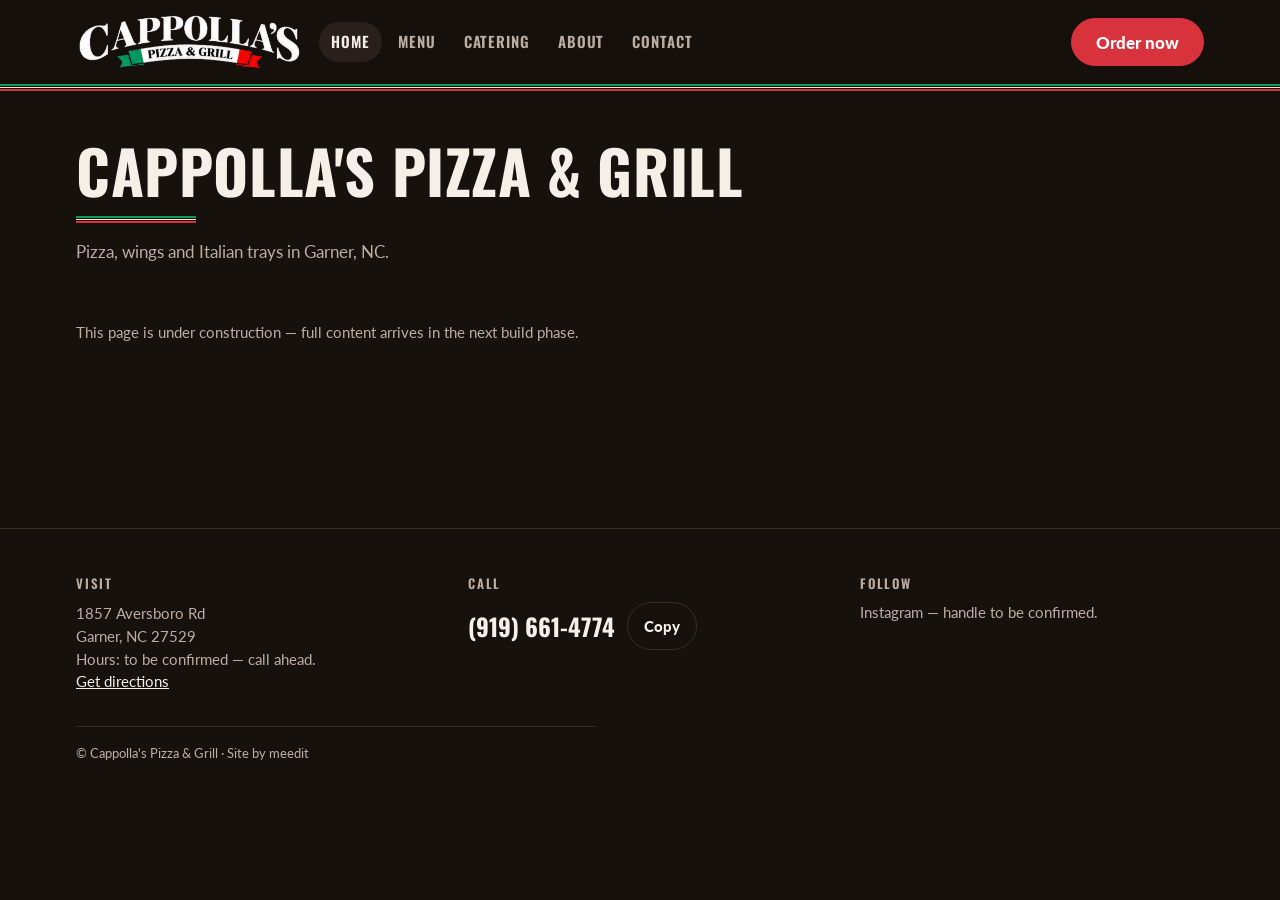
==== commit 03851324: "Phase 1: site shell — design tokens, base, header/footer components, 5 pages" ====
--- a/index.html
+++ b/index.html
@@ -3,908 +3,107 @@
 <head>
 <meta charset="utf-8">
 <meta name="viewport" content="width=device-width, initial-scale=1, viewport-fit=cover">
-<title>Cappolla's Catering – Interactive Concept (Prototype)</title>
-<!--
-  TASK-CLAUDE-001 · Design prototype by Claude (UI/UX)
-  STATUS: DEMONSTRATION ONLY. Not production code. Orders are never sent anywhere.
-  Place this file in prototypes/ — images load from images/ (pattern tiles show if missing).
-  Prices: approved menu values from AGENTS.md / SPEC-01. Items marked "pending" await owner decisions.
--->
+<title>Cappolla's Pizza & Grill — Pizza, Wings & Italian Trays in Garner, NC</title>
+<meta name="description" content="Neighborhood pizzeria in Garner, NC. Hot pizza, wings and Italian trays. Order online or call (919) 661-4774.">
+<meta name="theme-color" content="#17110E">
+<link rel="icon" href="images/logo.png">
 <link rel="preconnect" href="https://fonts.googleapis.com">
 <link rel="preconnect" href="https://fonts.gstatic.com" crossorigin>
-<link rel="stylesheet" href="https://fonts.googleapis.com/css2?family=Oswald:wght@500;600;700&family=Lato:wght@400;700;900&display=swap">
-<style>
-/* Direction: "Modern Interactive Ordering" structure (Concept B) dressed in the existing
-   Cappolla's identity — charred dark ground, Oswald caps, tricolor rule, food photo banners (Concept A). */
-:root{
-  --bg:#17110e; --panel:#211814; --panel2:#2a1f1a; --line:#3a2c25;
-  --fg:#f6efe8; --muted:#bdaea3; --dim:#8f8076;
-  --red:#d8333d; --red-dk:#a8222b; --green:#109a55; --cream:#efe7dc;
-  --sauce-regular:#B23A2E; --sauce-bbq:#6B2E1F; --sauce-mild:#A65324; --sauce-hot:#8B3025;
-  --display:"Oswald","Arial Narrow","Roboto Condensed",sans-serif;
-  --body:"Lato","Helvetica Neue",Arial,sans-serif;
-  --radius:14px; --shadow:0 10px 30px rgba(0,0,0,.45);
-  color-scheme:dark;
-}
-*{box-sizing:border-box}
-html,body{margin:0;background:var(--bg);color:var(--fg);font-family:var(--body);font-size:16px;line-height:1.45;-webkit-font-smoothing:antialiased}
-a{color:inherit}
-button,input,select,textarea{font:inherit;color:inherit}
-.wrap{max-width:1120px;margin:0 auto;padding-inline:16px}
-.tri{height:7px;border:0;margin:0;background:linear-gradient(var(--green) 0 2px,transparent 2px 3px,var(--cream) 3px 4px,transparent 4px 5px,var(--red) 5px 7px)}
-.sr{position:absolute;width:1px;height:1px;overflow:hidden;clip:rect(0 0 0 0);white-space:nowrap}
-:focus-visible{outline:2px solid var(--cream);outline-offset:2px}
-.num{font-variant-numeric:tabular-nums}
-
-/* demo ribbon */
-.demo{background:repeating-linear-gradient(135deg,#2b1f19 0 12px,#251a15 12px 24px);border-bottom:1px solid var(--line);font-size:13px;color:var(--muted);text-align:center;padding:7px 16px}
-.demo b{color:var(--cream);letter-spacing:.08em;text-transform:uppercase;font-size:11px;margin-right:6px;background:var(--red-dk);padding:2px 7px;border-radius:4px}
-
-/* header */
-header.top{padding-block:22px 18px}
-.top .row{display:flex;align-items:center;justify-content:space-between;gap:16px;flex-wrap:wrap}
-.brand{display:flex;align-items:center;gap:14px;min-width:0}
-.brand img{height:54px;width:auto;display:block}
-.brand .fallback{font-family:var(--display);font-size:30px;font-weight:700;letter-spacing:.04em}
-.brand .cat{font-family:var(--display);font-weight:600;letter-spacing:.18em;font-size:15px;color:var(--muted);text-transform:uppercase;border-left:1px solid var(--line);padding-left:14px}
-.uses{color:var(--muted);font-size:13px;letter-spacing:.14em;text-transform:uppercase;margin:10px 0 0}
-
-/* planner */
-.planner{display:grid;grid-template-columns:auto minmax(0,1fr) auto;gap:14px 18px;align-items:center;background:var(--panel);border:1px solid var(--line);border-radius:var(--radius);padding:14px 16px;margin-top:16px}
-.planner label{font-family:var(--display);font-size:18px;letter-spacing:.04em;text-transform:uppercase}
-.planner .guests{display:flex;align-items:center;gap:8px}
-.planner .result{color:var(--muted);font-size:14.5px;min-width:0}
-.planner .result strong{color:var(--fg)}
-@media (max-width:720px){.planner{grid-template-columns:1fr}}
-
-/* stepper */
-.stepper{display:inline-flex;align-items:center;border:1px solid var(--line);border-radius:999px;background:var(--bg)}
-.stepper button{width:40px;height:40px;border:0;background:none;font-size:20px;cursor:pointer;border-radius:999px}
-.stepper button:hover{background:var(--panel2)}
-.stepper input{width:46px;text-align:center;background:none;border:0;font-weight:900;font-variant-numeric:tabular-nums;-moz-appearance:textfield}
-.stepper input::-webkit-inner-spin-button{appearance:none}
-
-.btn{display:inline-flex;align-items:center;justify-content:center;gap:8px;min-height:44px;padding:10px 18px;border-radius:999px;border:1.5px solid var(--line);background:var(--panel2);font-weight:900;cursor:pointer;text-decoration:none;white-space:nowrap}
-.btn:hover{border-color:var(--muted)}
-.btn.primary{background:var(--red);border-color:var(--red);color:#fff}
-.btn.primary:hover{background:var(--red-dk);border-color:var(--red-dk)}
-.btn.ghost{background:none}
-.btn[disabled]{opacity:.45;cursor:not-allowed}
-.link{background:none;border:0;padding:6px 2px;color:var(--muted);text-decoration:underline;cursor:pointer;font-size:14px}
-
-/* category rail */
-nav.rail{position:sticky;top:0;z-index:20;background:color-mix(in srgb,var(--bg) 93%,transparent);backdrop-filter:blur(8px);border-bottom:1px solid var(--line);margin-top:18px}
-nav.rail .wrap{display:flex;gap:8px;overflow-x:auto;padding-block:10px;scrollbar-width:none}
-nav.rail .wrap::-webkit-scrollbar{display:none}
-.rail a{flex:none;display:flex;align-items:baseline;gap:8px;text-decoration:none;padding:7px 14px;border-radius:999px;border:1px solid var(--line);color:var(--muted);font-family:var(--display);font-weight:600;letter-spacing:.06em;text-transform:uppercase;font-size:15px}
-.rail a small{font-family:var(--body);font-size:11px;letter-spacing:0;color:var(--dim);font-weight:700}
-.rail a.on{background:var(--red);border-color:var(--red);color:#fff}
-.rail a.on small{color:#ffd9da}
-
-/* sections */
-main{padding-bottom:120px}
-section.cat{padding-top:34px;scroll-margin-top:62px}
-.banner{position:relative;border-radius:var(--radius);overflow:hidden;aspect-ratio:21/6;min-height:120px;max-width:100%;background:var(--panel)}
-.banner img{width:100%;height:100%;object-fit:cover;display:block}
-.banner::after{content:"";position:absolute;inset:0;background:linear-gradient(90deg,rgba(15,10,8,.92) 0%,rgba(15,10,8,.55) 45%,rgba(15,10,8,.05) 100%)}
-.banner .txt{position:absolute;inset:auto auto 0 0;z-index:1;padding:18px 20px;max-width:560px}
-.banner h2{font-family:var(--display);font-size:clamp(32px,6vw,52px);line-height:1;margin:0;text-transform:uppercase;letter-spacing:.02em}
-.banner p{margin:6px 0 0;color:var(--cream);font-size:14.5px}
-.noimg{background:
-  linear-gradient(135deg,rgba(16,154,85,.18) 0 33%,rgba(239,231,220,.08) 33% 66%,rgba(216,51,61,.18) 66%),
-  repeating-linear-gradient(45deg,#2a1f1a 0 10px,#241a15 10px 20px)}
-.noimg img{display:none}
-@media (max-width:640px){.banner{aspect-ratio:16/7}}
-
-.grid{display:grid;grid-template-columns:repeat(auto-fill,minmax(min(100%,300px),1fr));gap:14px;margin-top:16px}
-.card{background:var(--panel);border:1px solid var(--line);border-radius:var(--radius);padding:16px;display:flex;flex-direction:column;gap:10px;min-width:0;transition:transform .18s ease,border-color .18s ease,box-shadow .18s ease}
-.card:hover{transform:translateY(-2px);border-color:#55413a;box-shadow:var(--shadow)}
-.card.feature{grid-column:1/-1;display:grid;grid-template-columns:minmax(0,1.1fr) minmax(0,1fr);gap:0;padding:0;overflow:hidden}
-.card.feature .ph{min-height:220px;background:var(--panel2)}
-.card.feature .ph img{width:100%;height:100%;object-fit:cover;display:block}
-.card.feature .body{padding:20px;display:flex;flex-direction:column;gap:10px}
-@media (max-width:720px){.card.feature{grid-template-columns:1fr}.card.feature .ph{min-height:0;aspect-ratio:16/9}}
-.card .eyebrow{font-size:11px;letter-spacing:.14em;text-transform:uppercase;color:var(--green);font-weight:900}
-.card h3{margin:0;font-size:19px;font-weight:900;line-height:1.25}
-.card.feature h3{font-family:var(--display);font-size:30px;font-weight:700;letter-spacing:.02em;text-transform:uppercase}
-.card p{margin:0;color:var(--muted);font-size:14.5px}
-.inc{display:flex;flex-wrap:wrap;gap:6px}
-.inc span{font-size:12px;padding:3px 9px;border-radius:999px;background:var(--panel2);border:1px solid var(--line);color:var(--cream)}
-.card .foot{margin-top:auto;display:flex;align-items:flex-end;justify-content:space-between;gap:10px;flex-wrap:wrap}
-.from{font-size:13px;color:var(--muted)}
-.from b{display:block;font-size:20px;color:var(--fg);font-variant-numeric:tabular-nums}
-.quick{display:flex;flex-wrap:wrap;gap:8px}
-.qadd{display:flex;flex-direction:column;align-items:flex-start;min-height:48px;padding:7px 12px;border-radius:10px;border:1.5px solid var(--line);background:var(--bg);cursor:pointer;text-align:left}
-.qadd:hover{border-color:var(--green)}
-.qadd small{font-size:11px;letter-spacing:.08em;text-transform:uppercase;color:var(--muted)}
-.qadd b{font-variant-numeric:tabular-nums}
-.qadd .plus{color:var(--green);font-weight:900;margin-right:3px}
-
-.desserts .card{flex-direction:row;align-items:center;padding:10px}
-.desserts .thumb{width:84px;height:84px;flex:none;border-radius:10px;overflow:hidden;background:var(--panel2)}
-.desserts .thumb img{width:100%;height:100%;object-fit:cover;display:block}
-.desserts .card .mid{flex:1;min-width:0;display:flex;flex-direction:column;gap:2px}
-
-/* ---------- dialogs ---------- */
-dialog{border:0;padding:0;background:var(--panel);color:var(--fg);border-radius:18px;box-shadow:var(--shadow);width:min(560px,94vw);max-height:90vh;overflow:hidden}
-dialog.wide{width:min(900px,96vw)}
-dialog::backdrop{background:rgba(8,5,4,.72);backdrop-filter:blur(2px)}
-dialog[open]{display:flex;flex-direction:column;animation:pop .22s ease-out}
-@keyframes pop{from{transform:translateY(14px);opacity:.4}to{transform:none;opacity:1}}
-@media (max-width:700px){
-  dialog,dialog.wide{width:100%;max-width:100%;margin:auto 0 0;border-radius:20px 20px 0 0;max-height:92dvh}
-  dialog[open]{animation:sheet .26s ease-out}
-  @keyframes sheet{from{transform:translateY(40%)}to{transform:none}}
-}
-.dhead{display:flex;align-items:flex-start;justify-content:space-between;gap:12px;padding:18px 20px 12px;border-bottom:1px solid var(--line)}
-.dhead h2{margin:0;font-family:var(--display);font-size:26px;letter-spacing:.02em;text-transform:uppercase;line-height:1.1}
-.dhead p{margin:4px 0 0;color:var(--muted);font-size:14px}
-.x{flex:none;width:44px;height:44px;border-radius:50%;border:1px solid var(--line);background:var(--panel2);font-size:22px;cursor:pointer}
-.dbody{overflow:auto;padding:4px 20px 18px;flex:1;min-height:0}
-.dfoot{border-top:1px solid var(--line);padding:12px 20px calc(12px + env(safe-area-inset-bottom,0px));display:flex;flex-direction:column;gap:10px;background:var(--panel)}
-.dfoot .row{display:flex;gap:12px;align-items:center;justify-content:space-between;flex-wrap:wrap}
-.block{padding-top:18px}
-.block>h3,.block legend{font-family:var(--display);font-weight:600;font-size:16px;letter-spacing:.1em;text-transform:uppercase;margin:0 0 10px;color:var(--cream);padding:0}
-fieldset{border:0;margin:0;padding:0;min-width:0}
-fieldset.block>legend{float:left;width:100%}
-fieldset.block>legend+*{clear:both}
-.need:empty{display:none}
-.dfoot .row.buy{flex-wrap:nowrap}
-.dfoot .row.buy .btn{flex:1;min-width:0}
-.hint{font-size:13px;color:var(--muted);font-weight:400;letter-spacing:0;text-transform:none;font-family:var(--body);margin-left:6px}
-.pending{display:inline-block;font-size:10.5px;font-weight:900;letter-spacing:.1em;text-transform:uppercase;color:#f5c36b;border:1px solid #6b5426;border-radius:4px;padding:1px 6px;margin-left:6px;vertical-align:2px}
-
-/* option cards (radio) */
-.opts{display:grid;grid-template-columns:repeat(auto-fit,minmax(130px,1fr));gap:10px}
-.opt{position:relative}
-.opt input{position:absolute;opacity:0;inset:0;margin:0;cursor:pointer}
-.opt label{display:flex;flex-direction:column;gap:2px;min-height:56px;padding:10px 12px;border-radius:12px;border:1.5px solid var(--line);background:var(--bg);cursor:pointer;height:100%}
-.opt input:checked+label{border-color:var(--red);background:color-mix(in srgb,var(--red) 12%,var(--bg))}
-.opt input:focus-visible+label{outline:2px solid var(--cream);outline-offset:2px}
-.opt label b{font-variant-numeric:tabular-nums}
-.opt label small{color:var(--muted);font-size:12.5px}
-
-/* size cards with true-scale pizzas */
-.sizes{grid-template-columns:repeat(2,minmax(0,1fr))}
-.size label{flex-direction:row;align-items:center;gap:12px}
-.size svg{flex:none}
-.size .t{display:flex;flex-direction:column}
-
-/* sauce chips */
-.sauces{display:flex;flex-wrap:wrap;gap:8px}
-.chip{position:relative}
-.chip input{position:absolute;opacity:0;inset:0;margin:0;cursor:pointer}
-.chip label{display:inline-flex;align-items:center;gap:8px;min-height:44px;padding:8px 14px;border-radius:999px;border:1.5px solid var(--line);background:var(--bg);cursor:pointer;font-weight:700}
-.chip input:checked+label{border-color:var(--red);background:color-mix(in srgb,var(--red) 12%,var(--bg))}
-.chip input:focus-visible+label{outline:2px solid var(--cream);outline-offset:2px}
-.sw{width:16px;height:16px;border-radius:50%;border:1.5px solid color-mix(in srgb,var(--cream) 60%,transparent)}
-
-/* pizza builder layout */
-.pz{display:grid;grid-template-columns:minmax(0,1fr) 260px;gap:22px}
-.pz .side{position:sticky;top:0;align-self:start;padding-top:18px}
-@media (max-width:760px){.pz{grid-template-columns:1fr}.pz .side{position:static;order:-1;padding-top:12px}}
-.preview{background:var(--bg);border:1px solid var(--line);border-radius:var(--radius);padding:12px;display:flex;flex-direction:column;align-items:center;gap:8px}
-.preview svg{width:100%;max-width:210px;height:auto}
-.legend{width:100%;font-size:13px;color:var(--muted);display:grid;gap:4px}
-.legend b{color:var(--fg);font-weight:700}
-@media (max-width:760px){.preview{flex-direction:row;align-items:center}.preview svg{max-width:130px}}
-
-.tgroup{margin-bottom:14px}
-.tgroup h4{margin:0 0 8px;font-size:13px;letter-spacing:.12em;text-transform:uppercase;color:var(--muted);display:flex;justify-content:space-between;gap:8px;flex-wrap:wrap}
-.tgroup h4 span{letter-spacing:0;text-transform:none;font-weight:400;font-variant-numeric:tabular-nums}
-.trow{display:flex;align-items:center;justify-content:space-between;gap:10px;flex-wrap:wrap;padding:6px 0;border-bottom:1px solid color-mix(in srgb,var(--line) 60%,transparent)}
-.tog{position:relative;flex:1;min-width:150px}
-.tog input{position:absolute;opacity:0;inset:0;margin:0;cursor:pointer}
-.tog label{display:flex;align-items:center;gap:10px;min-height:44px;padding:6px 10px;border-radius:10px;cursor:pointer}
-.tog .box{width:22px;height:22px;border-radius:6px;border:1.5px solid var(--muted);display:grid;place-items:center;flex:none}
-.tog input:checked+label .box{background:var(--green);border-color:var(--green)}
-.tog input:checked+label .box::after{content:"";width:6px;height:11px;border:solid #fff;border-width:0 2.5px 2.5px 0;transform:rotate(45deg) translate(-1px,-1px)}
-.tog input:focus-visible+label{outline:2px solid var(--cream)}
-.tog .dot{width:10px;height:10px;border-radius:50%;flex:none}
-.tag{font-size:10.5px;font-weight:900;letter-spacing:.1em;text-transform:uppercase;color:var(--green);border:1px solid color-mix(in srgb,var(--green) 55%,transparent);border-radius:4px;padding:1px 5px}
-.place{display:flex;border:1px solid var(--line);border-radius:999px;overflow:hidden;background:var(--bg)}
-.place[hidden]{display:none}
-.place .seg{position:relative}
-.place input{position:absolute;opacity:0;inset:0;margin:0;cursor:pointer}
-.place label{display:flex;align-items:center;gap:5px;min-height:40px;padding:4px 10px;cursor:pointer;font-size:13px;color:var(--muted)}
-.place input:checked+label{background:var(--red);color:#fff}
-.place input:focus-visible+label{outline:2px solid var(--cream);outline-offset:-2px}
-.place svg{width:16px;height:16px}
-.included{display:flex;flex-wrap:wrap;gap:6px}
-.included span{display:inline-flex;align-items:center;gap:6px;font-size:13px;padding:5px 10px;border-radius:999px;background:color-mix(in srgb,var(--green) 14%,var(--bg));border:1px solid color-mix(in srgb,var(--green) 45%,transparent)}
-
-textarea{width:100%;min-height:70px;resize:vertical;background:var(--bg);border:1.5px solid var(--line);border-radius:10px;padding:10px 12px}
-.count{font-size:12px;color:var(--dim);text-align:right}
-.breakdown{font-size:14px;color:var(--muted)}
-.breakdown summary{cursor:pointer;color:var(--fg);font-weight:700;list-style:none}
-.breakdown summary::-webkit-details-marker{display:none}
-.breakdown summary::after{content:" ▾";color:var(--muted)}
-.breakdown table{width:100%;border-collapse:collapse;margin-top:6px;font-variant-numeric:tabular-nums}
-.breakdown td{padding:3px 0}
-.breakdown td:last-child{text-align:right}
-.need{color:#f5c36b;font-size:13.5px;min-height:1em}
-.total{font-size:22px;font-weight:900;font-variant-numeric:tabular-nums}
-.total.bump{animation:bump .28s ease-out}
-@keyframes bump{50%{transform:scale(1.06);color:#fff}}
-
-/* cart bar + cart */
-.cartbar{position:fixed;left:50%;bottom:calc(14px + env(safe-area-inset-bottom,0px));transform:translateX(-50%);z-index:30;display:flex;align-items:center;gap:14px;padding:8px 8px 8px 18px;border-radius:999px;background:var(--fg);color:#1a120e;box-shadow:var(--shadow);width:min(520px,calc(100% - 32px))}
-.cartbar[hidden]{display:none}
-.cartbar .meta{flex:1;min-width:0;font-weight:900;font-variant-numeric:tabular-nums;white-space:nowrap;overflow:hidden;text-overflow:ellipsis}
-.cartbar .meta small{font-weight:700;color:#6b5a50}
-.cartbar.bounce{animation:cb .45s ease-out}
-@keyframes cb{30%{transform:translateX(-50%) translateY(-8px)}60%{transform:translateX(-50%) translateY(0)}80%{transform:translateX(-50%) translateY(-3px)}}
-
-.lines{list-style:none;margin:0;padding:0}
-.line{display:grid;grid-template-columns:minmax(0,1fr) auto;gap:6px 14px;padding:14px 0;border-bottom:1px solid var(--line)}
-.line h4{margin:0;font-size:16px}
-.line .det{margin:3px 0 0;color:var(--muted);font-size:13.5px;white-space:pre-line}
-.line .lp{font-weight:900;font-variant-numeric:tabular-nums;text-align:right}
-.line .acts{grid-column:1/-1;display:flex;align-items:center;gap:12px;flex-wrap:wrap}
-.groupt{font-family:var(--display);letter-spacing:.1em;text-transform:uppercase;font-size:14px;color:var(--muted);margin:16px 0 0}
-.empty{text-align:center;color:var(--muted);padding:30px 10px}
-.event{display:grid;grid-template-columns:repeat(2,minmax(0,1fr));gap:10px}
-.event label{display:flex;flex-direction:column;gap:4px;font-size:13px;color:var(--muted)}
-.event input{min-height:44px;background:var(--bg);border:1.5px solid var(--line);border-radius:10px;padding:8px 10px;color:var(--fg)}
-@media (max-width:480px){.event{grid-template-columns:1fr}}
-.callnum{font-size:20px;font-weight:900;user-select:all}
-
-.toast{position:fixed;left:50%;bottom:calc(84px + env(safe-area-inset-bottom,0px));transform:translateX(-50%);z-index:60;background:#000;color:#fff;border:1px solid var(--line);border-radius:12px;padding:10px 14px;display:flex;gap:14px;align-items:center;box-shadow:var(--shadow);max-width:calc(100% - 32px)}
-.toast[hidden]{display:none}
-.toast button{background:none;border:0;color:#ffb3b7;font-weight:900;cursor:pointer;min-height:36px}
-
-footer{border-top:1px solid var(--line);padding-block:26px;color:var(--muted);font-size:14px;text-align:center}
-
-@media (prefers-reduced-motion:reduce){
-  *,*::before,*::after{animation:none!important;transition:none!important;scroll-behavior:auto!important}
-}
-@media (prefers-reduced-motion:no-preference){html{scroll-behavior:smooth}}
-</style>
+<link rel="stylesheet" href="https://fonts.googleapis.com/css2?family=Oswald:wght@500;600;700&family=Lato:wght@400;700;900&family=Kaushan+Script&display=swap">
+<link rel="stylesheet" href="css/tokens.css">
+<link rel="stylesheet" href="css/base.css">
+<link rel="stylesheet" href="css/components.css">
+<link rel="stylesheet" href="css/pages.css">
 </head>
 <body>
+<a class="skip" href="#main">Skip to content</a>
 
-<div class="demo" role="note"><b>Prototype</b>Design demonstration only. Orders are not sent anywhere. Prices from the approved menu; items marked <span class="pending" style="margin:0 2px">pending</span> await owner decisions.</div>
-
-<header class="top wrap">
-  <div class="row">
-    <div class="brand">
-      <img src="images/logo.png" alt="Cappolla's Pizza &amp; Grill" onerror="this.replaceWith(Object.assign(document.createElement('span'),{className:'fallback',textContent:'CAPPOLLA’S'}))">
-      <span class="cat">Catering</span>
+<header class="site-header">
+  <div class="wrap header-row">
+    <a class="brand" href="index.html">
+      <img src="images/logo.png" alt="Cappolla's Pizza &amp; Grill — home" width="872" height="230"
+           onerror="this.replaceWith(Object.assign(document.createElement('span'),{className:'brand-fallback',textContent:'CAPPOLLA\u2019S'}))">
+    </a>
+    <nav class="nav" aria-label="Main">
+      <ul>
+          <li><a href="index.html" aria-current="page">Home</a></li>
+          <li><a href="menu.html">Menu</a></li>
+          <li><a href="catering.html">Catering</a></li>
+          <li><a href="about.html">About</a></li>
+          <li><a href="contact.html">Contact</a></li>
+      </ul>
+    </nav>
+    <div class="header-spacer"></div>
+    <div class="header-actions">
+      <a class="btn btn-primary" href="menu.html"><span class="lbl-lg">Order now</span><span class="lbl-sm">Order</span></a>
+      <button class="nav-toggle" type="button" aria-expanded="false" aria-controls="navsheet" aria-label="Open menu">
+        <svg viewBox="0 0 24 24" aria-hidden="true" fill="none" stroke="currentColor" stroke-width="2" stroke-linecap="round"><path d="M4 7h16M4 12h16M4 17h16"/></svg>
+      </button>
     </div>
-    <div style="display:flex;gap:10px;flex-wrap:wrap">
-      <a class="btn" href="tel:+19196614774">Call (919) 661-4774</a>
-    </div>
-  </div>
-  <p class="uses">Office lunches · Meetings · Events · Parties</p>
-
-  <div class="planner" aria-labelledby="pl-l">
-    <label id="pl-l" for="guests">Planning for</label>
-    <div class="guests">
-      <div class="stepper"><button type="button" data-step="-5" aria-label="5 fewer guests">−</button><input id="guests" type="number" inputmode="numeric" min="1" max="500" value="40" aria-describedby="pl-r"><button type="button" data-step="5" aria-label="5 more guests">+</button></div>
-      <span>guests</span>
-    </div>
-    <div class="result" id="pl-r" aria-live="polite"></div>
   </div>
 </header>
 <hr class="tri">
 
-<nav class="rail" aria-label="Menu categories"><div class="wrap" id="rail"></div></nav>
+<main id="main">
+  <div class="wrap page-head">
+    <h1>Cappolla's Pizza &amp; Grill</h1>
+    <hr class="tri" aria-hidden="true">
+    <p class="page-sub">Pizza, wings and Italian trays in Garner, NC.</p>
+  </div>
+  <p class="wrap phase-note">This page is under construction &mdash; full content arrives in the next build phase.</p>
+</main>
 
-<main class="wrap" id="menu"></main>
+<footer class="site-footer">
+  <div class="wrap">
+    <div class="footer-cols">
+      <div class="footer-col">
+        <h2>Visit</h2>
+        <address>
+          1857 Aversboro Rd<br>
+          Garner, NC 27529
+        </address>
+        <!-- Hours: owner answer pending (SPEC-03 §12) -->
+        <p>Hours: to be confirmed &mdash; call ahead.</p>
+        <p><a href="https://www.google.com/maps/search/?api=1&query=1857+Aversboro+Rd%2C+Garner%2C+NC+27529" target="_blank" rel="noopener">Get directions</a></p>
+      </div>
+      <div class="footer-col">
+        <h2>Call</h2>
+        <div class="phone-row">
+          <a class="call-number" href="tel:+19196614774">(919) 661-4774</a>
+          <button class="btn btn-secondary btn-sm" type="button" data-copy="(919) 661-4774">Copy</button>
+        </div>
+        <p class="copy-feedback" role="status"></p>
+      </div>
+      <div class="footer-col">
+        <h2>Follow</h2>
+        <!-- Instagram handle: owner answer pending (SPEC-03 §12) -->
+        <p>Instagram &mdash; handle to be confirmed.</p>
+      </div>
+    </div>
+    <p class="footer-bottom">&copy; Cappolla's Pizza &amp; Grill &middot; Site by meedit</p>
+  </div>
+</footer>
 
-<footer class="wrap">Cappolla's Pizza &amp; Grill · 1857 Aversboro Rd, Garner, NC 27529 · (919) 661-4774<br>Prototype TASK-CLAUDE-001 · not for customer use</footer>
-
-<!-- cart bar -->
-<div class="cartbar" id="cartbar" hidden>
-  <div class="meta" id="cartmeta" aria-live="polite"></div>
-  <button class="btn primary" id="opencart" type="button">View order</button>
-</div>
-
-<!-- customizer -->
-<dialog id="cust" aria-labelledby="c-title">
-  <div class="dhead">
-    <div><h2 id="c-title"></h2><p id="c-desc"></p></div>
-    <button class="x" type="button" data-close aria-label="Close">×</button>
+<dialog class="nav-sheet" id="navsheet" aria-label="Site menu">
+  <div class="sheet-head">
+    <img src="images/logo.png" alt="" width="872" height="230">
+    <button class="sheet-close" type="button" data-close-sheet aria-label="Close menu">
+      <svg viewBox="0 0 24 24" aria-hidden="true" fill="none" stroke="currentColor" stroke-width="2" stroke-linecap="round"><path d="M6 6l12 12M18 6L6 18"/></svg>
+    </button>
   </div>
-  <div class="dbody" id="c-body"></div>
-  <div class="dfoot">
-    <details class="breakdown" id="c-break"><summary>Price breakdown</summary><table><tbody id="c-rows"></tbody></table></details>
-    <div class="need" id="c-need" aria-live="polite"></div>
-    <div class="row buy">
-      <div class="stepper" role="group" aria-label="Quantity"><button type="button" id="q-minus" aria-label="Decrease quantity">−</button><input id="qty" type="number" min="1" max="99" value="1" aria-label="Quantity"><button type="button" id="q-plus" aria-label="Increase quantity">+</button></div>
-      <button class="btn primary" id="c-add" type="button"><span id="c-addlabel">Add to order</span> · <span class="num" id="c-total" aria-live="polite">$0.00</span></button>
-    </div>
+  <ul>
+        <li><a href="index.html" aria-current="page">Home</a></li>
+        <li><a href="menu.html">Menu</a></li>
+        <li><a href="catering.html">Catering</a></li>
+        <li><a href="about.html">About</a></li>
+        <li><a href="contact.html">Contact</a></li>
+  </ul>
+  <div class="sheet-foot">
+    <a class="btn btn-primary" href="menu.html">Order now</a>
+    <a class="btn btn-secondary" href="tel:+19196614774">Call (919) 661-4774</a>
   </div>
 </dialog>
 
-<!-- cart -->
-<dialog id="cart" aria-labelledby="k-title">
-  <div class="dhead">
-    <div><h2 id="k-title">Your catering order</h2><p>Review, adjust, then call or copy your order.</p></div>
-    <button class="x" type="button" data-close aria-label="Close">×</button>
-  </div>
-  <div class="dbody">
-    <div id="k-lines"></div>
-    <div class="block">
-      <h3>Event details <span class="hint">optional · added to your order summary</span></h3>
-      <div class="event">
-        <label>Your name<input id="ev-name" autocomplete="name"></label>
-        <label>Guests<input id="ev-guests" type="number" min="1" inputmode="numeric"></label>
-        <label>Date<input id="ev-date" type="date"></label>
-        <label>Time<input id="ev-time" type="time"></label>
-      </div>
-    </div>
-    <div class="block">
-      <h3>Order summary</h3>
-      <textarea id="k-summary" readonly rows="8" aria-label="Order summary text"></textarea>
-    </div>
-  </div>
-  <div class="dfoot">
-    <div class="row"><span>Estimated total</span><span class="total" id="k-total">$0.00</span></div>
-    <div class="row" style="justify-content:flex-start;gap:10px">
-      <button class="btn primary" id="k-copy" type="button">Copy order</button>
-      <a class="btn" href="tel:+19196614774">Call to order</a>
-      <button class="btn ghost" id="k-clear" type="button">Clear</button>
-    </div>
-    <div class="need" id="k-msg" aria-live="polite"></div>
-    <div style="font-size:13px;color:var(--muted)">Call <span class="callnum">(919) 661-4774</span> · Prices before tax; confirmed by the restaurant.</div>
-  </div>
-</dialog>
-
-<div class="toast" id="toast" role="status" hidden><span id="toast-t"></span><button type="button" id="toast-undo" hidden>Undo</button></div>
-
-<script>
-"use strict";
-/* =========================================================================
-   DATA  (shape follows SPEC-02 §2.1: CATEGORIES, ITEMS, OPTION_GROUPS; all money in integer cents)
-   ========================================================================= */
-const IMG = p => "images/" + p;
-
-const CATEGORIES = [
-  { id:"pizza", name:"Pizza", photo:"pizza.jpg", blurb:"Large 14″ or X-Large 16″ · build your own or customize a specialty" },
-  { id:"trays", name:"Italian Trays", photo:"trays.jpg", blurb:"Half tray serves 8–10 · Full tray serves 16–20", serves:{ half:[8,10], full:[16,20] } },
-  { id:"wings", name:"Wings", photo:"wings.jpg", blurb:"Bone-in, tossed in your choice of sauce" },
-  { id:"appetizers", name:"Appetizers", photo:"knots.jpg", blurb:"Garlic knots, tenders and cheese bread stix" },
-  { id:"salads", name:"Salads", photo:"salad.jpg", blurb:"Half and full trays" },
-  { id:"desserts", name:"Desserts", photo:"cake.jpg", blurb:"$5.49 each" }
-];
-
-const PIZZA = v => [ { id:"L", label:"Large 14″", short:"L 14″", inches:14, priceCents:v[0] }, { id:"XL", label:"X-Large 16″", short:"XL 16″", inches:16, priceCents:v[1] } ];
-const TRAY  = v => [ { id:"half", label:"Half tray", short:"Half", priceCents:v[0] }, { id:"full", label:"Full tray", short:"Full", priceCents:v[1] } ];
-
-const ITEMS = [
-  { id:"byo", category:"pizza", kind:"pizza", byo:true, name:"Build Your Own", description:"Starts as our cheese pizza. Choose your size, sauce and toppings — whole pizza or half-and-half.", photo:"pizza.jpg", variants:PIZZA([1199,1399]), includes:[] },
-  { id:"deluxe", category:"pizza", kind:"pizza", name:"Deluxe Pizza", description:"Pepperoni, sausage, onions, green peppers & mushrooms", variants:PIZZA([1699,1899]), includes:["pepperoni","sausage","onions","green-peppers","mushrooms"] },
-  { id:"american-pie", category:"pizza", kind:"pizza", name:"American Pie", description:"Steak, onions & green peppers", variants:PIZZA([1799,1999]), includes:["onions","green-peppers"] },
-  { id:"supreme", category:"pizza", kind:"pizza", name:"Supreme Pizza", description:"Pepperoni, sausage, ham, onions, green peppers, mushrooms & black olives", variants:PIZZA([1799,2099]), includes:["pepperoni","sausage","ham","onions","green-peppers","mushrooms","black-olives"] },
-  { id:"chicken-pesto", category:"pizza", kind:"pizza", name:"Chicken Pesto Pizza", description:"Grilled chicken, artichokes & sun-dried tomatoes on a pesto base", variants:PIZZA([1799,1999]), includes:[] },
-  { id:"meat-supreme", category:"pizza", kind:"pizza", name:"Meat Supreme Pizza", description:"Pepperoni, sausage, ham, beef & bacon", variants:PIZZA([1799,1999]), includes:["pepperoni","sausage","ham","beef","bacon"] },
-  { id:"bbq-chicken", category:"pizza", kind:"pizza", name:"BBQ Chicken Pizza", description:"Chicken in BBQ sauce, grilled onions & mozzarella", variants:PIZZA([1799,1999]), includes:["onions"] },
-  { id:"veggie-supreme", category:"pizza", kind:"pizza", name:"Veggie Supreme Pizza", description:"Onions, mushrooms, green peppers & black olives", variants:PIZZA([1699,1899]), includes:["onions","mushrooms","green-peppers","black-olives"] },
-  { id:"ranch-chicken", category:"pizza", kind:"pizza", name:"Ranch Chicken Pizza", description:"Chicken in ranch sauce, onions & mozzarella", variants:PIZZA([1799,1999]), includes:["onions"] },
-  { id:"white-spinach", category:"pizza", kind:"pizza", name:"White Spinach Pizza", description:"Olive oil & fresh garlic base, spinach, tomatoes, black olives & feta", variants:PIZZA([1799,1999]), includes:["black-olives","fresh-tomatoes"] },
-  { id:"chicken-alfredo-pizza", category:"pizza", kind:"pizza", name:"Chicken Alfredo Pizza", description:"Chicken, Alfredo sauce & mozzarella", variants:PIZZA([1899,2099]), includes:[] },
-
-  { id:"baked-ziti", category:"trays", name:"Baked Ziti", description:"", variants:TRAY([7499,17099]) },
-  { id:"baked-ziti-chicken", category:"trays", name:"Baked Ziti with Chicken", description:"", variants:TRAY([8999,18999]) },
-  { id:"chicken-alfredo", category:"trays", name:"Chicken Alfredo", description:"", variants:TRAY([8999,18999]) },
-  { id:"beef-lasagna", category:"trays", name:"Beef Lasagna", description:"", variants:TRAY([8999,18999]) },
-  { id:"chicken-parm", category:"trays", name:"Chicken Parmigiana", description:"", variants:TRAY([8999,18999]) },
-  { id:"eggplant-parm", category:"trays", name:"Eggplant Parmigiana", description:"", variants:TRAY([8999,18999]) },
-  { id:"spaghetti-meatballs", category:"trays", name:"Spaghetti with Meatballs", description:"", variants:TRAY([8999,18999]) },
-  { id:"spaghetti-marinara", category:"trays", name:"Spaghetti with Marinara", description:"", variants:TRAY([6499,14999]) },
-  { id:"spaghetti-meat-sauce", category:"trays", name:"Spaghetti with Meat Sauce", description:"Made with ground beef, onions & green peppers", variants:TRAY([8999,18999]) },
-
-  { id:"wings", category:"wings", name:"Chicken Wings", description:"Bone-in, tossed in your choice of sauce", photo:"wings.jpg",
-    variants:[ {id:"25",label:"25 pieces",short:"25 pcs",priceCents:3699}, {id:"35",label:"35 pieces",short:"35 pcs",priceCents:4999}, {id:"50",label:"50 pieces",short:"50 pcs",priceCents:6999} ],
-    optionGroups:["wing-sauce"] },
-
-  { id:"garlic-knots", category:"appetizers", name:"Garlic Knots", description:"", variants:[ {id:"25",label:"25 pieces",short:"25 pcs",priceCents:1299}, {id:"50",label:"50 pieces",short:"50 pcs",priceCents:2499} ] },
-  { id:"chicken-tenders", category:"appetizers", name:"Chicken Tenders", description:"Crispy chicken tenders with choice of sauce", pendingNote:"Dipping sauce list to be confirmed by Cappolla's — add your preference in the note.",
-    variants:[ {id:"25",label:"25 pieces",short:"25 pcs",priceCents:4299}, {id:"50",label:"50 pieces",short:"50 pcs",priceCents:7999} ] },
-  { id:"cheese-bread-stix", category:"appetizers", name:"Cheese Bread Stix", description:"Garlic butter base, topped with cheese", variants:[ {id:"12",label:"12″",short:"12″",priceCents:999}, {id:"14",label:"14″",short:"14″",priceCents:1199} ] },
-
-  { id:"garden-salad", category:"salads", name:"Garden Salad", description:"", variants:TRAY([4000,7000]) },
-  { id:"caesar-salad", category:"salads", name:"Caesar Salad", description:"", variants:TRAY([4000,7000]) },
-  { id:"greek-salad", category:"salads", name:"Greek Salad", description:"", variants:TRAY([4500,8000]) },
-
-  { id:"carrot-cake", category:"desserts", name:"Carrot Cake", description:"", photo:"cake.jpg", variants:[{id:"each",label:"Each",short:"Each",priceCents:549}] },
-  { id:"cheesecake", category:"desserts", name:"Cheesecake", description:"", photo:"cheesecake.jpg", variants:[{id:"each",label:"Each",short:"Each",priceCents:549}] },
-  { id:"cannolis", category:"desserts", name:"Cannolis", description:"", photo:"cannoli.jpg", variants:[{id:"each",label:"Each",short:"Each",priceCents:549}] }
-];
-
-/* Pizza toppings (SPEC-01 §4). `color` is only for the live preview dots. */
-const TOPPINGS = [
-  { id:"pepperoni", name:"Pepperoni", group:"Meats", color:"#c8402f" },
-  { id:"sausage", name:"Sausage", group:"Meats", color:"#8a5a3c" },
-  { id:"beef", name:"Beef", group:"Meats", color:"#5e3a2a" },
-  { id:"ham", name:"Ham", group:"Meats", color:"#e59a92" },
-  { id:"bacon", name:"Bacon", group:"Meats", color:"#b8604a" },
-  { id:"anchovies", name:"Anchovies", group:"Meats", color:"#7d8a96" },
-  { id:"onions", name:"Onions", group:"Veggies & more", color:"#c9a6d6" },
-  { id:"mushrooms", name:"Mushrooms", group:"Veggies & more", color:"#b49a7a" },
-  { id:"green-peppers", name:"Green Peppers", group:"Veggies & more", color:"#3f9a4a" },
-  { id:"black-olives", name:"Black Olives", group:"Veggies & more", color:"#1d1a1a" },
-  { id:"green-olives", name:"Green Olives", group:"Veggies & more", color:"#8a9a3a" },
-  { id:"banana-peppers", name:"Banana Peppers", group:"Veggies & more", color:"#e8cf4a" },
-  { id:"jalapenos", name:"Jalapeño Peppers", group:"Veggies & more", color:"#57c25a" },
-  { id:"fresh-tomatoes", name:"Fresh Tomatoes", group:"Veggies & more", color:"#e5533b" },
-  { id:"pineapple", name:"Pineapple", group:"Veggies & more", color:"#f2b632" },
-  { id:"ricotta", name:"Ricotta Cheese", group:"Cheese", color:"#f4efe4" }
-];
-const TOPPING = Object.fromEntries(TOPPINGS.map(t => [t.id, t]));
-
-const OPTION_GROUPS = {
-  "pizza-toppings": { type:"placement", prices:{ whole:{ L:230, XL:255 }, half:{ L:115, XL:177 } } },
-  "pizza-sauce": { type:"single", label:"Sauce", choices:[
-    { id:"regular", label:"Regular (tomato)", color:"var(--sauce-regular)", priceCents:0, pending:true },
-    { id:"bbq-classic", label:"Classic BBQ", color:"var(--sauce-bbq)", priceCents:0 },
-    { id:"mild", label:"Mild", color:"var(--sauce-mild)", priceCents:0 },
-    { id:"hot", label:"Hot", color:"var(--sauce-hot)", priceCents:0 } ] },
-  "wing-sauce": { type:"single", label:"Sauce", required:true, choices:[
-    { id:"hot", label:"Hot", priceCents:0 }, { id:"mild", label:"Mild", priceCents:0 },
-    { id:"bbq", label:"BBQ", priceCents:0 }, { id:"garlic", label:"Garlic", priceCents:0 } ] }
-};
-
-/* =========================================================================
-   PRICING ENGINE  (pure — no DOM, integer cents in and out)
-   selection = { variant, sauce?, toppings?:{id:"whole"|"left"|"right"}, choices?:{groupId:choiceId}, qty }
-   ========================================================================= */
-function unitPrice(item, sel){
-  const v = item.variants.find(x => x.id === sel.variant);
-  if (!v) return null;
-  let cents = v.priceCents;
-  if (item.kind === "pizza"){
-    const p = OPTION_GROUPS["pizza-toppings"].prices;
-    for (const place of Object.values(sel.toppings || {})){
-      cents += (place === "whole" ? p.whole : p.half)[sel.variant];
-    }
-  }
-  for (const [gid, cid] of Object.entries(sel.choices || {})){
-    const c = OPTION_GROUPS[gid]?.choices.find(x => x.id === cid);
-    if (c) cents += c.priceCents;
-  }
-  return cents;
-}
-function priceLine(item, sel){
-  const u = unitPrice(item, sel);
-  const q = Number(sel.qty);
-  if (u === null || !Number.isInteger(q) || q < 1) return null;
-  return u * q;
-}
-const fmt = c => "$" + (c / 100).toFixed(2);
-
-/* =========================================================================
-   HELPERS
-   ========================================================================= */
-const $ = s => document.querySelector(s);
-const esc = s => String(s).replace(/[&<>"']/g, c => ({ "&":"&amp;","<":"&lt;",">":"&gt;",'"':"&quot;","'":"&#39;" }[c]));
-const itemById = id => ITEMS.find(i => i.id === id);
-const minPrice = it => Math.min(...it.variants.map(v => v.priceCents));
-const store = {
-  get(k){ try { return JSON.parse(localStorage.getItem(k)); } catch(e){ return null; } },
-  set(k, v){ try { localStorage.setItem(k, JSON.stringify(v)); } catch(e){} }
-};
-function imgTag(src, alt, cls){
-  return `<img src="${IMG(src)}" alt="${esc(alt)}" loading="lazy" onerror="this.parentElement.classList.add('noimg')">`;
-}
-
-/* tiny pizza icons for placement control */
-const ICON = {
-  left:  '<svg viewBox="0 0 16 16" aria-hidden="true"><circle cx="8" cy="8" r="6.5" fill="none" stroke="currentColor" stroke-width="1.5"/><path d="M8 1.5a6.5 6.5 0 0 0 0 13z" fill="currentColor"/></svg>',
-  whole: '<svg viewBox="0 0 16 16" aria-hidden="true"><circle cx="8" cy="8" r="6.5" fill="currentColor"/></svg>',
-  right: '<svg viewBox="0 0 16 16" aria-hidden="true"><circle cx="8" cy="8" r="6.5" fill="none" stroke="currentColor" stroke-width="1.5"/><path d="M8 1.5a6.5 6.5 0 0 1 0 13z" fill="currentColor"/></svg>'
-};
-
-/* =========================================================================
-   RENDER MENU
-   ========================================================================= */
-function renderMenu(){
-  const rail = $("#rail"), main = $("#menu");
-  for (const c of CATEGORIES){
-    const items = ITEMS.filter(i => i.category === c.id);
-    rail.insertAdjacentHTML("beforeend", `<a href="#${c.id}" data-id="${c.id}">${esc(c.name)} <small>${items.length}</small></a>`);
-    let h = `<section class="cat ${c.id}" id="${c.id}" aria-labelledby="h-${c.id}">
-      <div class="banner">${imgTag(c.photo, "")}<div class="txt"><h2 id="h-${c.id}">${esc(c.name)}</h2><p>${esc(c.blurb)}</p></div></div>
-      <div class="grid">`;
-    for (const it of items) h += card(it);
-    main.insertAdjacentHTML("beforeend", h + `</div></section>`);
-  }
-}
-function card(it){
-  const desc = it.description ? `<p>${esc(it.description)}</p>` : "";
-  if (it.byo){
-    return `<article class="card feature">
-      <div class="ph">${imgTag(it.photo, "Pizza")}</div>
-      <div class="body"><span class="eyebrow">Most flexible</span><h3>${esc(it.name)}</h3>${desc}
-        <p>16 toppings · whole or half · 4 sauces</p>
-        <div class="foot"><div class="from">From<b>${fmt(minPrice(it))}</b></div>
-        <button class="btn primary" type="button" data-open="${it.id}">Build your pizza</button></div></div></article>`;
-  }
-  if (it.category === "desserts"){
-    return `<article class="card"><div class="thumb">${imgTag(it.photo, it.name)}</div>
-      <div class="mid"><h3>${esc(it.name)}</h3><span class="num">${fmt(it.variants[0].priceCents)}</span></div>
-      <button class="btn" type="button" data-quick="${it.id}" data-variant="each" aria-label="Add one ${esc(it.name)}">+ Add</button></article>`;
-  }
-  const inc = it.includes?.length ? `<div class="inc" aria-label="Includes">${it.includes.map(t => `<span>${esc(TOPPING[t].name)}</span>`).join("")}</div>` : "";
-  const needsSheet = it.kind === "pizza" || it.optionGroups?.length || it.pendingNote;
-  const foot = needsSheet
-    ? `<div class="foot"><div class="from">From<b>${fmt(minPrice(it))}</b></div><button class="btn primary" type="button" data-open="${it.id}">${it.kind === "pizza" ? "Customize" : "Choose"}</button></div>`
-    : `<div class="quick">${it.variants.map(v => `<button class="qadd" type="button" data-quick="${it.id}" data-variant="${v.id}" aria-label="Add ${esc(it.name)}, ${esc(v.label)}, ${fmt(v.priceCents)}"><small>${esc(v.short)}</small><b><span class="plus">+</span>${fmt(v.priceCents)}</b></button>`).join("")}
-       <button class="link" type="button" data-open="${it.id}">Add a note</button></div>`;
-  return `<article class="card"><h3>${esc(it.name)}</h3>${desc}${inc}${foot}</article>`;
-}
-
-/* =========================================================================
-   PLANNER  (uses only the official serving guide on the trays category)
-   ========================================================================= */
-function plan(n){
-  const s = CATEGORIES.find(c => c.id === "trays").serves;
-  if (!Number.isInteger(n) || n < 1) return null;
-  let full = Math.floor(n / s.full[0]), rest = n - full * s.full[0], half = 0;
-  if (rest > 0){ if (rest <= s.half[0]) half = 1; else full++; }
-  return { full, half, min: full*s.full[0] + half*s.half[0], max: full*s.full[1] + half*s.half[1] };
-}
-function renderPlan(){
-  const n = parseInt($("#guests").value, 10), r = plan(n), out = $("#pl-r");
-  if (!r){ out.textContent = "Enter a guest count to get a tray estimate."; return; }
-  const parts = [];
-  if (r.full) parts.push(`${r.full} full tray${r.full > 1 ? "s" : ""}`);
-  if (r.half) parts.push(`${r.half} half tray`);
-  out.innerHTML = `Italian trays: <strong>${parts.join(" + ")}</strong> covers about ${r.min}–${r.max} people. Mix any dishes. <a href="#trays">See trays</a>
-    <br><span style="font-size:12.5px">Estimate from the serving guide (half 8–10, full 16–20). Pizza and sides not included.</span>`;
-  const ev = $("#ev-guests"); if (ev && !ev.value) ev.placeholder = n;
-}
-
-/* =========================================================================
-   CUSTOMIZER
-   ========================================================================= */
-let cur = null;      // { item, sel, editIndex }
-let opener = null;
-
-function openCust(itemId, sel, editIndex){
-  const item = itemById(itemId);
-  opener = document.activeElement;
-  cur = { item, editIndex: editIndex ?? null,
-    sel: sel ? structuredClone(sel) : { variant: item.variants[0].id, qty: 1, note: "", toppings: {}, choices: {}, sauce: item.byo ? "regular" : undefined } };
-  const dlg = $("#cust");
-  dlg.classList.toggle("wide", item.kind === "pizza");
-  $("#c-title").textContent = item.name;
-  $("#c-desc").textContent = item.description || "";
-  $("#c-addlabel").textContent = cur.editIndex !== null ? "Update order" : "Add to order";
-  $("#qty").value = cur.sel.qty;
-  $("#c-body").innerHTML = item.kind === "pizza" ? pizzaBody(item) : genericBody(item);
-  wireBody();
-  updateCust(false);
-  dlg.showModal();
-  const first = dlg.querySelector(".dbody input:checked, .dbody input");
-  (first || dlg.querySelector("[data-close]")).focus();
-}
-
-function variantBlock(item){
-  const isPizza = item.kind === "pizza";
-  return `<fieldset class="block"><legend>${isPizza ? "Size" : "Choose"}</legend>
-    <div class="opts ${isPizza ? "sizes" : ""}">${item.variants.map(v => `
-      <div class="opt ${isPizza ? "size" : ""}"><input type="radio" name="variant" id="v-${v.id}" value="${v.id}" ${v.id === cur.sel.variant ? "checked" : ""}>
-      <label for="v-${v.id}">${isPizza ? sizeIcon(v.inches) : ""}<span class="t"><b>${esc(v.label)}</b><small class="num">${fmt(v.priceCents)}${isPizza && v.id === "XL" ? " · about 31% more pizza" : ""}</small></span></label></div>`).join("")}
-    </div></fieldset>`;
-}
-function sizeIcon(inches){
-  const r = inches * 1.55;   // true relative scale: 14″ vs 16″
-  return `<svg width="54" height="54" viewBox="0 0 54 54" aria-hidden="true"><circle cx="27" cy="27" r="${r}" fill="#c98b4a" stroke="#7a4a22" stroke-width="2"/><circle cx="27" cy="27" r="${r-3.5}" fill="#d9a35c"/></svg>`;
-}
-
-function pizzaBody(item){
-  let h = `<div class="pz"><div class="main">` + variantBlock(item);
-  if (item.byo){
-    const g = OPTION_GROUPS["pizza-sauce"];
-    h += `<fieldset class="block"><legend>Sauce <span class="hint">no extra charge</span><span class="pending">pending</span></legend><div class="sauces">${g.choices.map(c => `
-      <div class="chip"><input type="radio" name="sauce" id="s-${c.id}" value="${c.id}" ${c.id === cur.sel.sauce ? "checked" : ""}>
-      <label for="s-${c.id}"><span class="sw" style="background:${c.color}"></span>${esc(c.label)}</label></div>`).join("")}</div></fieldset>`;
-  }
-  if (item.includes.length){
-    h += `<div class="block"><h3>Included</h3><div class="included">${item.includes.map(t => `<span><span class="dot" style="width:9px;height:9px;border-radius:50%;background:${TOPPING[t].color}"></span>${esc(TOPPING[t].name)}</span>`).join("")}</div></div>`;
-  }
-  h += `<div class="block"><h3>${item.byo ? "Toppings" : "Extra toppings"}</h3>`;
-  for (const group of ["Meats", "Veggies & more", "Cheese"]){
-    h += `<div class="tgroup" role="group" aria-label="${group}"><h4>${group}<span class="tp-price"></span></h4>`;
-    for (const t of TOPPINGS.filter(x => x.group === group)){
-      const on = cur.sel.toppings[t.id];
-      const extra = item.includes.includes(t.id);
-      h += `<div class="trow" data-t="${t.id}">
-        <div class="tog"><input type="checkbox" id="t-${t.id}" value="${t.id}" ${on ? "checked" : ""}>
-          <label for="t-${t.id}"><span class="box"></span><span class="dot" style="background:${t.color}"></span>${extra ? "Extra " : ""}${esc(t.name)}${extra ? ' <span class="tag">on pizza</span>' : ""}</label></div>
-        <fieldset class="place" ${on ? "" : "hidden"}><legend class="sr">Where to put ${esc(t.name)}</legend>
-          ${["left","whole","right"].map(p => `<div class="seg"><input type="radio" name="p-${t.id}" id="p-${t.id}-${p}" value="${p}" ${(on || "whole") === p ? "checked" : ""}><label for="p-${t.id}-${p}">${ICON[p]}<span>${p === "whole" ? "Whole" : p === "left" ? "Left" : "Right"}</span></label></div>`).join("")}
-        </fieldset></div>`;
-    }
-    h += `</div>`;
-  }
-  h += `</div>` + noteBlock() + `</div>
-    <aside class="side"><div class="preview" aria-hidden="false"><svg id="pzsvg" viewBox="0 0 200 200" role="img" aria-label="Pizza preview"></svg><div class="legend" id="legend"></div></div></aside></div>`;
-  return h;
-}
-
-function genericBody(item){
-  let h = variantBlock(item);
-  for (const gid of item.optionGroups || []){
-    const g = OPTION_GROUPS[gid];
-    h += `<fieldset class="block"><legend>${esc(g.label)}${g.required ? ' <span class="hint">required</span>' : ""}</legend><div class="sauces">${g.choices.map(c => `
-      <div class="chip"><input type="radio" name="g-${gid}" id="g-${gid}-${c.id}" value="${c.id}" data-group="${gid}" ${cur.sel.choices[gid] === c.id ? "checked" : ""}>
-      <label for="g-${gid}-${c.id}">${esc(c.label)}</label></div>`).join("")}</div></fieldset>`;
-  }
-  if (item.pendingNote) h += `<p class="hint" style="margin:16px 0 0">${esc(item.pendingNote)} <span class="pending">pending</span></p>`;
-  if (item.category === "trays"){
-    const s = CATEGORIES.find(c => c.id === "trays").serves;
-    h += `<p class="hint" style="margin:14px 0 0">Half tray serves ${s.half[0]}–${s.half[1]} · Full tray serves ${s.full[0]}–${s.full[1]}</p>`;
-  }
-  return h + noteBlock();
-}
-function noteBlock(){
-  return `<div class="block"><h3><label for="note">Special instructions</label> <span class="hint">optional</span></h3>
-    <textarea id="note" maxlength="140" placeholder="e.g. Cut in squares, sauce on the side">${esc(cur.sel.note || "")}</textarea><div class="count" id="note-count"></div></div>`;
-}
-
-function wireBody(){
-  const body = $("#c-body");
-  body.addEventListener("change", e => {
-    const el = e.target;
-    if (el.name === "variant") cur.sel.variant = el.value;
-    else if (el.name === "sauce") cur.sel.sauce = el.value;
-    else if (el.dataset.group) cur.sel.choices[el.dataset.group] = el.value;
-    else if (el.type === "checkbox"){
-      const row = el.closest(".trow"), place = row.querySelector(".place");
-      if (el.checked){ cur.sel.toppings[el.value] = place.querySelector("input:checked").value; place.hidden = false; }
-      else { delete cur.sel.toppings[el.value]; place.hidden = true; }
-    } else if (el.name?.startsWith("p-")) cur.sel.toppings[el.name.slice(2)] = el.value;
-    updateCust(true);
-  });
-  const note = $("#note");
-  const cnt = () => $("#note-count").textContent = `${note.value.length}/140`;
-  note.addEventListener("input", () => { cur.sel.note = note.value; cnt(); });
-  cnt();
-}
-
-function missing(){
-  for (const gid of cur.item.optionGroups || []){
-    const g = OPTION_GROUPS[gid];
-    if (g.required && !cur.sel.choices[gid]) return `Choose a ${g.label.toLowerCase()} to continue.`;
-  }
-  return "";
-}
-
-function updateCust(animate){
-  const { item, sel } = cur;
-  sel.qty = Math.max(1, Math.min(99, parseInt($("#qty").value, 10) || 1));
-  const line = priceLine(item, sel);
-  const t = $("#c-total");
-  t.textContent = line === null ? "—" : fmt(line);
-  if (animate){ t.classList.remove("bump"); void t.offsetWidth; t.classList.add("bump"); }
-  const need = missing();
-  $("#c-need").textContent = need;
-  $("#c-add").disabled = !!need;
-
-  // breakdown
-  const v = item.variants.find(x => x.id === sel.variant);
-  let rows = `<tr><td>${esc(item.name)} · ${esc(v.label)}</td><td>${fmt(v.priceCents)}</td></tr>`;
-  if (item.kind === "pizza"){
-    const p = OPTION_GROUPS["pizza-toppings"].prices;
-    document.querySelectorAll(".tp-price").forEach(s => s.textContent = `Whole +${fmt(p.whole[sel.variant])} · Half +${fmt(p.half[sel.variant])}`);
-    for (const [id, place] of Object.entries(sel.toppings)){
-      const c = (place === "whole" ? p.whole : p.half)[sel.variant];
-      rows += `<tr><td>${item.includes.includes(id) ? "Extra " : ""}${esc(TOPPING[id].name)} (${place === "whole" ? "whole" : place + " half"})</td><td>+${fmt(c)}</td></tr>`;
-    }
-    drawPizza();
-  }
-  if (sel.qty > 1) rows += `<tr><td>× ${sel.qty}</td><td></td></tr>`;
-  rows += `<tr><td><b>Total</b></td><td><b>${line === null ? "—" : fmt(line)}</b></td></tr>`;
-  $("#c-rows").innerHTML = rows;
-}
-
-/* live pizza preview: deterministic topping dots on left / right halves */
-function drawPizza(){
-  const svg = $("#pzsvg"); if (!svg) return;
-  const { item, sel } = cur;
-  const base = item.byo ? (OPTION_GROUPS["pizza-sauce"].choices.find(c => c.id === sel.sauce)?.color || "var(--sauce-regular)") : "#b5462e";
-  let g = `<circle cx="100" cy="100" r="94" fill="#c98b4a"/><circle cx="100" cy="100" r="84" fill="${base}"/><circle cx="100" cy="100" r="80" fill="#e8c06a" opacity=".55"/>`;
-  const shown = [...item.includes.map(id => [id, "whole", true]), ...Object.entries(sel.toppings).map(([id, p]) => [id, p, false])];
-  shown.forEach(([id, place], k) => {
-    const color = TOPPING[id].color;
-    let seed = 0; for (const ch of id + k) seed = (seed * 31 + ch.charCodeAt(0)) >>> 0;
-    const rnd = () => (seed = (seed * 1664525 + 1013904223) >>> 0) / 4294967296;
-    for (let i = 0; i < 9; i++){
-      let a = rnd() * Math.PI * 2, r = 12 + Math.sqrt(rnd()) * 62;
-      let x = 100 + Math.cos(a) * r, y = 100 + Math.sin(a) * r;
-      if (place === "left" && x > 96) x = 200 - x - 8;
-      if (place === "right" && x < 104) x = 200 - x + 8;
-      g += `<circle cx="${x.toFixed(1)}" cy="${y.toFixed(1)}" r="5" fill="${color}" stroke="rgba(0,0,0,.35)" stroke-width="1"/>`;
-    }
-  });
-  g += `<line x1="100" y1="10" x2="100" y2="190" stroke="rgba(255,255,255,.55)" stroke-width="1.5" stroke-dasharray="5 5"/>
-        <text x="40" y="196" fill="#bdaea3" font-size="11" text-anchor="middle" font-family="Lato, sans-serif">LEFT</text>
-        <text x="160" y="196" fill="#bdaea3" font-size="11" text-anchor="middle" font-family="Lato, sans-serif">RIGHT</text>`;
-  svg.innerHTML = g;
-  const by = { left: [], whole: [], right: [] };
-  for (const [id, p] of Object.entries(sel.toppings)) by[p].push((item.includes.includes(id) ? "Extra " : "") + TOPPING[id].name);
-  const lines = [];
-  if (item.includes.length) lines.push(`<div><b>Included:</b> ${item.includes.map(id => esc(TOPPING[id].name)).join(", ")}</div>`);
-  for (const k of ["whole", "left", "right"]) if (by[k].length) lines.push(`<div><b>${k === "whole" ? "Whole" : k === "left" ? "Left half" : "Right half"}:</b> ${by[k].map(esc).join(", ")}</div>`);
-  if (!lines.length) lines.push(`<div>Cheese only. Pick toppings to see them here.</div>`);
-  $("#legend").innerHTML = lines.join("");
-  svg.setAttribute("aria-label", "Pizza preview. " + $("#legend").textContent);
-}
-
-/* =========================================================================
-   CART  (identical selections merge into one line)
-   ========================================================================= */
-let cart = store.get("cappollas-proto-cart") || [];
-let lastRemoved = null;
-const keyOf = l => JSON.stringify([l.itemId, l.sel.variant, l.sel.sauce || "", Object.entries(l.sel.toppings || {}).sort(), Object.entries(l.sel.choices || {}).sort(), (l.sel.note || "").trim()]);
-function save(){ store.set("cappollas-proto-cart", cart); }
-
-function addLine(itemId, sel, editIndex){
-  const line = { itemId, sel: structuredClone(sel) };
-  if (editIndex !== null && editIndex !== undefined) cart.splice(editIndex, 1);
-  const same = cart.findIndex(l => keyOf(l) === keyOf(line));
-  if (same > -1) cart[same].sel.qty = Math.min(99, cart[same].sel.qty + line.sel.qty);
-  else cart.push(line);
-  save(); renderCart(true);
-}
-
-function describe(l){
-  const it = itemById(l.itemId), s = l.sel, v = it.variants.find(x => x.id === s.variant);
-  let head = `${it.name}${it.category === "desserts" ? "" : " – " + v.label}`;
-  if (it.byo && s.sauce && s.sauce !== "regular") head += ` – ${OPTION_GROUPS["pizza-sauce"].choices.find(c => c.id === s.sauce).label} sauce`;
-  for (const [gid, cid] of Object.entries(s.choices || {})) head += ` – ${OPTION_GROUPS[gid].choices.find(c => c.id === cid).label}`;
-  const det = [];
-  if (it.kind === "pizza"){
-    const by = { whole: [], left: [], right: [] };
-    for (const [id, p] of Object.entries(s.toppings || {})) by[p].push((it.includes.includes(id) ? "Extra " : "") + TOPPING[id].name);
-    if (it.byo && !Object.keys(s.toppings || {}).length) det.push("Cheese only");
-    if (by.whole.length) det.push("Whole: " + by.whole.join(", "));
-    if (by.left.length) det.push("Left half: " + by.left.join(", "));
-    if (by.right.length) det.push("Right half: " + by.right.join(", "));
-  }
-  if (s.note && s.note.trim()) det.push("Note: " + s.note.trim());
-  return { head, det, cents: priceLine(it, s), cat: it.category };
-}
-
-function renderCart(bounce){
-  const count = cart.reduce((n, l) => n + l.sel.qty, 0);
-  const total = cart.reduce((n, l) => n + (priceLine(itemById(l.itemId), l.sel) || 0), 0);
-  const bar = $("#cartbar");
-  bar.hidden = !cart.length;
-  $("#cartmeta").innerHTML = `${count} item${count === 1 ? "" : "s"} · ${fmt(total)} <small>est.</small>`;
-  if (bounce){ bar.classList.remove("bounce"); void bar.offsetWidth; bar.classList.add("bounce"); }
-  $("#k-total").textContent = fmt(total);
-
-  const box = $("#k-lines");
-  if (!cart.length){ box.innerHTML = `<div class="empty">Your order is empty.<br>Add pizzas, trays or sides from the menu.</div>`; $("#k-summary").value = ""; return; }
-  let h = "";
-  for (const c of CATEGORIES){
-    const idx = cart.map((l, i) => [l, i]).filter(([l]) => itemById(l.itemId).category === c.id);
-    if (!idx.length) continue;
-    h += `<h3 class="groupt">${esc(c.name)}</h3><ul class="lines">`;
-    for (const [l, i] of idx){
-      const d = describe(l), it = itemById(l.itemId);
-      h += `<li class="line"><div><h4>${esc(d.head)}</h4>${d.det.length ? `<p class="det">${d.det.map(esc).join("\n")}</p>` : ""}</div>
-        <div class="lp">${fmt(d.cents)}</div>
-        <div class="acts"><div class="stepper" role="group" aria-label="Quantity for ${esc(it.name)}"><button type="button" data-q="${i}" data-d="-1" aria-label="Decrease">−</button><input type="number" min="1" max="99" value="${l.sel.qty}" data-qi="${i}" aria-label="Quantity"><button type="button" data-q="${i}" data-d="1" aria-label="Increase">+</button></div>
-        <button class="link" type="button" data-edit="${i}">Edit</button><button class="link" type="button" data-rm="${i}">Remove</button></div></li>`;
-    }
-    h += `</ul>`;
-  }
-  box.innerHTML = h;
-  $("#k-summary").value = summaryText();
-}
-
-function summaryText(){
-  const out = ["Cappolla's Pizza & Grill – Catering order", ""];
-  const ev = ["ev-name","ev-guests","ev-date","ev-time"].map(id => $("#" + id).value.trim());
-  const evl = [];
-  if (ev[0]) evl.push("Name: " + ev[0]);
-  if (ev[1]) evl.push("Guests: " + ev[1]);
-  if (ev[2] || ev[3]) evl.push("Event: " + [ev[2], ev[3]].filter(Boolean).join(" at "));
-  if (evl.length) out.push(...evl, "");
-  let total = 0;
-  for (const l of cart){
-    const d = describe(l); total += d.cents;
-    out.push(`${l.sel.qty} × ${d.head}`, ...d.det.map(x => "    " + x), "    " + fmt(d.cents));
-  }
-  out.push("", "Estimated total: " + fmt(total), "Prices before tax. Please confirm when ordering.");
-  return out.join("\n");
-}
-
-function toast(msg, undo){
-  const t = $("#toast"); $("#toast-t").textContent = msg;
-  $("#toast-undo").hidden = !undo; t.hidden = false;
-  clearTimeout(toast.tid); toast.tid = setTimeout(() => { t.hidden = true; lastRemoved = null; }, 4500);
-}
-
-/* =========================================================================
-   EVENTS
-   ========================================================================= */
-document.addEventListener("click", e => {
-  const b = e.target.closest("button, a");
-  if (!b) return;
-  if (b.dataset.open) openCust(b.dataset.open);
-  else if (b.dataset.quick){
-    addLine(b.dataset.quick, { variant: b.dataset.variant, qty: 1, toppings: {}, choices: {}, note: "" });
-    const it = itemById(b.dataset.quick), v = it.variants.find(x => x.id === b.dataset.variant);
-    toast(`Added ${it.name}${it.category === "desserts" ? "" : " · " + v.label}`);
-  }
-  else if (b.dataset.close !== undefined) b.closest("dialog").close();
-  else if (b.dataset.step){ const g = $("#guests"); g.value = Math.max(1, (parseInt(g.value, 10) || 0) + Number(b.dataset.step)); renderPlan(); }
-  else if (b.dataset.q !== undefined){ const l = cart[b.dataset.q]; l.sel.qty = Math.max(1, Math.min(99, l.sel.qty + Number(b.dataset.d))); save(); renderCart(); }
-  else if (b.dataset.rm !== undefined){
-    const i = Number(b.dataset.rm); lastRemoved = { line: cart[i], at: i };
-    const name = itemById(cart[i].itemId).name; cart.splice(i, 1); save(); renderCart();
-    toast(`Removed ${name}`, true);
-  }
-  else if (b.dataset.edit !== undefined){ const i = Number(b.dataset.edit), l = cart[i]; $("#cart").close(); openCust(l.itemId, l.sel, i); }
-});
-$("#toast-undo").addEventListener("click", () => {
-  if (!lastRemoved) return; cart.splice(lastRemoved.at, 0, lastRemoved.line); lastRemoved = null; save(); renderCart(); $("#toast").hidden = true;
-});
-document.addEventListener("change", e => {
-  if (e.target.dataset.qi !== undefined){ const l = cart[e.target.dataset.qi]; l.sel.qty = Math.max(1, Math.min(99, parseInt(e.target.value, 10) || 1)); save(); renderCart(); }
-});
-$("#guests").addEventListener("input", renderPlan);
-$("#q-minus").addEventListener("click", () => { $("#qty").value = Math.max(1, (parseInt($("#qty").value, 10) || 1) - 1); updateCust(true); });
-$("#q-plus").addEventListener("click", () => { $("#qty").value = Math.min(99, (parseInt($("#qty").value, 10) || 1) + 1); updateCust(true); });
-$("#qty").addEventListener("change", () => updateCust(true));
-$("#c-add").addEventListener("click", () => {
-  if (missing()) return;
-  const editing = cur.editIndex !== null;
-  addLine(cur.item.id, cur.sel, cur.editIndex);
-  $("#cust").close();
-  toast(editing ? "Order updated" : `Added ${cur.item.name}`);
-});
-$("#opencart").addEventListener("click", () => { opener = document.activeElement; renderCart(); $("#cart").showModal(); $("#cart .x").focus(); });
-for (const id of ["ev-name","ev-guests","ev-date","ev-time"]) $("#" + id).addEventListener("input", () => $("#k-summary").value = summaryText());
-$("#k-copy").addEventListener("click", () => {
-  const ta = $("#k-summary"), msg = $("#k-msg");
-  const fallback = () => { ta.focus(); ta.select(); msg.textContent = "Selected. Use your device's Copy."; };
-  try { navigator.clipboard.writeText(ta.value).then(() => msg.textContent = "Copied. Paste it into a text or email, or read it when you call.", fallback); } catch(err){ fallback(); }
-});
-$("#k-clear").addEventListener("click", function(){
-  if (this.dataset.armed){ cart = []; save(); renderCart(); this.textContent = "Clear"; delete this.dataset.armed; $("#k-msg").textContent = "Order cleared."; }
-  else { this.dataset.armed = "1"; this.textContent = "Tap again to clear"; setTimeout(() => { this.textContent = "Clear"; delete this.dataset.armed; }, 3000); }
-});
-for (const d of document.querySelectorAll("dialog")){
-  d.addEventListener("close", () => { if (opener && document.contains(opener)) opener.focus(); });
-  d.addEventListener("click", e => { if (e.target === d) d.close(); });   // backdrop tap
-}
-
-/* active category on scroll */
-function watchRail(){
-  const links = [...document.querySelectorAll("#rail a")];
-  const mark = id => links.forEach(a => { const on = a.dataset.id === id; a.classList.toggle("on", on); if (on) a.scrollIntoView({ block: "nearest", inline: "nearest" }); });
-  mark("pizza");
-  const io = new IntersectionObserver(es => es.forEach(e => e.isIntersecting && mark(e.target.id)), { rootMargin: "-35% 0px -60% 0px" });
-  document.querySelectorAll("section.cat").forEach(s => io.observe(s));
-}
-
-renderMenu(); renderPlan(); renderCart(); watchRail();
-
-/* Self-check of the pricing engine against SPEC tests (see console). */
-(function selfTest(){
-  const T = [
-    ["E1 wings 50", priceLine(itemById("wings"), { variant:"50", qty:1, choices:{ "wing-sauce":"hot" } }), 6999],
-    ["E2 ziti+chicken full ×2", priceLine(itemById("baked-ziti-chicken"), { variant:"full", qty:2 }), 37998],
-    ["E3 knots 25 ×3", priceLine(itemById("garlic-knots"), { variant:"25", qty:3 }), 3897],
-    ["E4 cheesecake ×4", priceLine(itemById("cheesecake"), { variant:"each", qty:4 }), 2196],
-    ["E5 BYO L pep+mush whole, jal left", priceLine(itemById("byo"), { variant:"L", qty:1, toppings:{ pepperoni:"whole", mushrooms:"whole", jalapenos:"left" } }), 1774],
-    ["SPEC-01 #4 same on XL", priceLine(itemById("byo"), { variant:"XL", qty:1, toppings:{ pepperoni:"whole", mushrooms:"whole", jalapenos:"left" } }), 2086],
-    ["SPEC-01 #5 XL two halves", priceLine(itemById("byo"), { variant:"XL", qty:1, toppings:{ onions:"left", pineapple:"right" } }), 1753],
-    ["SPEC-01 #6 deluxe XL +bacon ×2", priceLine(itemById("deluxe"), { variant:"XL", qty:2, toppings:{ bacon:"whole" } }), 4308],
-    ["SPEC-01 #8 deluxe L extra pepperoni", priceLine(itemById("deluxe"), { variant:"L", qty:1, toppings:{ pepperoni:"whole" } }), 1929],
-    ["qty 0 rejected", priceLine(itemById("wings"), { variant:"25", qty:0 }), null]
-  ];
-  const fails = T.filter(([, got, want]) => got !== want);
-  console[fails.length ? "error" : "log"](`[prototype] price self-test: ${T.length - fails.length}/${T.length} passed`, fails);
-  window.__priceTests = { total: T.length, failed: fails.map(f => f[0]) };
-})();
-</script>
+<script src="js/ui.js"></script>
 </body>
 </html>
--- a/css/tokens.css
+++ b/css/tokens.css
@@ -0,0 +1,72 @@
+/* Cappolla's — design tokens (SPEC-03 §3)
+   The single source of truth for color, type, space, shape and depth.
+   No component may hardcode a hex value or font stack; everything references these. */
+
+:root{
+  color-scheme: dark;
+
+  /* surfaces */
+  --oven:      #17110E;  /* page background, charred brown-black */
+  --crust:     #211814;  /* cards, panels */
+  --crust-2:   #2A1F1A;  /* raised panels, inputs */
+  --char:      #3A2C25;  /* borders, dividers */
+
+  /* text */
+  --flour:     #F6EFE8;  /* main text */
+  --dough:     #BDAEA3;  /* secondary text */
+  --ash:       #8F8076;  /* hints, captions (large text only, 18px+) */
+
+  /* brand */
+  --sauce:     #D8333D;  /* primary action: Order, Call, Add */
+  --sauce-dk:  #A8222B;  /* hover/pressed */
+  --basil:     #109A55;  /* success, "Included", vegetarian */
+  --mozz:      #EFE7DC;  /* tricolor white, focus rings */
+  --gold:      #E8B04B;  /* stars, "Popular" badge only */
+
+  /* sauces (from owner) */
+  --sauce-regular: #B23A2E;
+  --sauce-bbq:     #6B2E1F;
+  --sauce-mild:    #A65324;
+  --sauce-hot:     #8B3025;
+
+  /* typography */
+  --display: "Oswald", "Arial Narrow", sans-serif;        /* headings, prices, button labels in caps */
+  --body:    "Lato", "Helvetica Neue", Arial, sans-serif; /* everything else */
+  --script:  "Kaushan Script", "Brush Script MT", cursive; /* ONE accent word per page max */
+
+  --t-hero:  clamp(44px, 9vw, 96px);
+  --t-h1:    clamp(36px, 6vw, 60px);
+  --t-h2:    clamp(28px, 4.5vw, 44px);
+  --t-h3:    19px;
+  --t-body:  17px;
+  --t-small: 14.5px;
+  --t-label: 12px;
+  --t-price: 20px;
+
+  /* spacing */
+  --s1: 4px;  --s2: 8px;  --s3: 12px; --s4: 16px; --s5: 24px;
+  --s6: 32px; --s7: 48px; --s8: 72px; --s9: 112px;
+
+  /* shape */
+  --radius-sm: 8px;
+  --radius:    14px;
+  --radius-lg: 22px;
+  --pill:      999px;
+
+  /* depth */
+  --shadow: 0 12px 32px rgba(0,0,0,.45);
+
+  /* layout */
+  --max: 1160px;
+  --gutter: max(16px, env(safe-area-inset-left));
+  --section-gap: var(--s8);
+
+  /* motion */
+  --ease: cubic-bezier(.2, .7, .3, 1);
+  --t-fast: 150ms;
+  --t-med:  220ms;
+}
+
+@media (min-width: 900px){
+  :root{ --section-gap: var(--s9); }
+}
--- a/css/base.css
+++ b/css/base.css
@@ -0,0 +1,156 @@
+/* Cappolla's — base layer (SPEC-03 §3.2, §7, §10)
+   Reset, document defaults, typography rules, shared utilities. */
+
+*, *::before, *::after{ box-sizing: border-box; }
+
+html{
+  background: var(--oven);
+  -webkit-text-size-adjust: 100%;
+}
+
+@media (prefers-reduced-motion: no-preference){
+  html{ scroll-behavior: smooth; }
+}
+
+body{
+  margin: 0;
+  background: var(--oven);
+  color: var(--flour);
+  font-family: var(--body);
+  font-size: var(--t-body);
+  line-height: 1.55;
+  -webkit-font-smoothing: antialiased;
+  text-rendering: optimizeLegibility;
+}
+
+h1, h2, h3, h4{
+  margin: 0;
+  text-wrap: balance;
+}
+
+h1, h2{
+  font-family: var(--display);
+  font-weight: 700;
+  text-transform: uppercase;
+  line-height: 1.02;
+  letter-spacing: .01em;
+}
+
+h1{ font-size: var(--t-h1); }
+h2{ font-size: var(--t-h2); }
+h3{ font-size: var(--t-h3); font-weight: 900; line-height: 1.25; }
+
+p{ margin: 0; max-width: 65ch; }
+
+a{ color: inherit; }
+
+img, svg, video{ max-width: 100%; display: block; }
+
+button, input, select, textarea{
+  font: inherit;
+  color: inherit;
+}
+
+ul, ol{ margin: 0; padding: 0; }
+
+hr{
+  border: 0;
+  margin: 0;
+}
+
+/* ---------- shared utilities ---------- */
+
+.wrap{
+  width: 100%;
+  max-width: var(--max);
+  margin-inline: auto;
+  padding-inline: var(--gutter);
+}
+
+/* Tricolor rule — the Cappolla's signature (SPEC-03 §3.4). Under the header and page titles. */
+.tri{
+  height: 7px;
+  background: linear-gradient(
+    var(--basil) 0 2px,
+    transparent 2px 3px,
+    var(--mozz) 3px 4px,
+    transparent 4px 5px,
+    var(--sauce) 5px 7px
+  );
+}
+
+.sr{
+  position: absolute;
+  width: 1px;
+  height: 1px;
+  padding: 0;
+  margin: -1px;
+  overflow: hidden;
+  clip: rect(0 0 0 0);
+  white-space: nowrap;
+  border: 0;
+}
+
+.num{ font-variant-numeric: tabular-nums; }
+
+.script{
+  font-family: var(--script);
+  font-weight: 400;
+  text-transform: none;
+  letter-spacing: 0;
+}
+
+/* Dough-ball dot separator (SPEC-03 §3.4) */
+.dots{
+  display: flex;
+  flex-wrap: wrap;
+  align-items: center;
+  gap: var(--s3);
+  color: var(--dough);
+}
+.dots span + span::before{
+  content: "";
+  display: inline-block;
+  width: 6px;
+  height: 6px;
+  margin-right: var(--s3);
+  border-radius: 50%;
+  background: var(--sauce);
+  vertical-align: 2px;
+}
+
+.skip{
+  position: absolute;
+  left: var(--s4);
+  top: -100px;
+  z-index: 100;
+  background: var(--sauce);
+  color: #fff;
+  font-weight: 900;
+  padding: var(--s3) var(--s5);
+  border-radius: var(--pill);
+  text-decoration: none;
+  transition: top var(--t-fast) var(--ease);
+}
+.skip:focus{ top: var(--s3); }
+
+:focus-visible{
+  outline: 2px solid var(--mozz);
+  outline-offset: 2px;
+}
+
+/* Sections (Phase 2+ fills these in) */
+.section{
+  padding-block: var(--section-gap);
+  display: grid;
+  gap: var(--s5);
+}
+
+@media (prefers-reduced-motion: reduce){
+  *, *::before, *::after{
+    animation-duration: .01ms !important;
+    animation-iteration-count: 1 !important;
+    transition-duration: .01ms !important;
+    scroll-behavior: auto !important;
+  }
+}
--- a/css/components.css
+++ b/css/components.css
@@ -0,0 +1,336 @@
+/* Cappolla's — components (SPEC-03 §4)
+   Built once, reused on every page. */
+
+/* ============================ Header ============================ */
+
+.site-header{
+  position: sticky;
+  top: 0;
+  z-index: 40;
+  background: color-mix(in srgb, var(--oven) 92%, transparent);
+  backdrop-filter: blur(10px);
+  -webkit-backdrop-filter: blur(10px);
+}
+
+.site-header .header-row{
+  display: flex;
+  align-items: center;
+  gap: var(--s4);
+  padding-block: var(--s3);
+}
+
+.brand{
+  display: inline-flex;
+  align-items: center;
+  text-decoration: none;
+  flex: 0 1 auto;
+  min-width: 0;
+}
+
+.brand img{
+  height: 48px;
+  width: auto;
+}
+
+.brand .brand-fallback{
+  font-family: var(--display);
+  font-size: 26px;
+  font-weight: 700;
+  letter-spacing: .04em;
+  text-transform: uppercase;
+  color: var(--flour);
+}
+
+.header-spacer{ flex: 1; }
+
+.header-actions{
+  display: flex;
+  align-items: center;
+  gap: var(--s2);
+  flex: none;
+}
+
+/* Desktop nav */
+.nav{
+  display: none;
+}
+
+.nav ul{
+  display: flex;
+  align-items: center;
+  gap: var(--s1);
+  list-style: none;
+}
+
+.nav a{
+  display: block;
+  padding: var(--s2) var(--s3);
+  border-radius: var(--pill);
+  font-family: var(--display);
+  font-weight: 600;
+  font-size: 15px;
+  letter-spacing: .06em;
+  text-transform: uppercase;
+  text-decoration: none;
+  color: var(--dough);
+  transition: color var(--t-fast) var(--ease), background var(--t-fast) var(--ease);
+}
+
+.nav a:hover{ color: var(--flour); }
+
+.nav a[aria-current="page"]{
+  color: var(--flour);
+  background: var(--crust-2);
+}
+
+/* Mobile menu button */
+.nav-toggle{
+  display: inline-grid;
+  place-items: center;
+  width: 48px;
+  height: 48px;
+  border: 1.5px solid var(--char);
+  border-radius: var(--pill);
+  background: none;
+  cursor: pointer;
+}
+
+.nav-toggle:hover{ border-color: var(--dough); }
+
+.nav-toggle svg{ width: 22px; height: 22px; }
+
+/* Compact header on small phones: shorter logo, "Order" label (SPEC-03 §4) */
+.btn .lbl-sm{ display: none; }
+
+@media (max-width: 479px){
+  .brand img{ height: 40px; }
+  .header-actions .btn-primary{ padding-inline: var(--s4); font-size: 15px; }
+  .btn .lbl-lg{ display: none; }
+  .btn .lbl-sm{ display: inline; }
+}
+
+/* Full-screen nav sheet (phones) */
+.nav-sheet{
+  border: 0;
+  padding: 0;
+  margin: 0;
+  width: 100%;
+  max-width: 100%;
+  height: 100%;
+  max-height: 100%;
+  background: var(--oven);
+  color: var(--flour);
+  box-shadow: none;
+}
+
+.nav-sheet::backdrop{ background: rgba(8, 5, 4, .8); }
+
+.nav-sheet[open]{
+  display: flex;
+  flex-direction: column;
+}
+
+.nav-sheet .sheet-head{
+  display: flex;
+  align-items: center;
+  justify-content: space-between;
+  gap: var(--s4);
+  padding: var(--s3) var(--gutter);
+  border-bottom: 1px solid var(--char);
+}
+
+.nav-sheet .sheet-head img{ height: 44px; width: auto; }
+
+.nav-sheet ul{
+  list-style: none;
+  display: grid;
+  gap: var(--s1);
+  padding: var(--s5) var(--gutter);
+}
+
+.nav-sheet a{
+  display: block;
+  padding: var(--s4) 0;
+  font-family: var(--display);
+  font-size: 28px;
+  font-weight: 700;
+  text-transform: uppercase;
+  letter-spacing: .03em;
+  text-decoration: none;
+  color: var(--flour);
+  border-bottom: 1px solid var(--char);
+}
+
+.nav-sheet a[aria-current="page"]{ color: var(--sauce); }
+
+.sheet-close{
+  display: inline-grid;
+  place-items: center;
+  width: 48px;
+  height: 48px;
+  flex: none;
+  border: 1.5px solid var(--char);
+  border-radius: var(--pill);
+  background: none;
+  cursor: pointer;
+}
+
+.sheet-close:hover{ border-color: var(--dough); }
+
+.sheet-close svg{ width: 20px; height: 20px; }
+
+.nav-sheet .sheet-foot{
+  margin-top: auto;
+  padding: var(--s5) var(--gutter) calc(var(--s5) + env(safe-area-inset-bottom, 0px));
+  display: grid;
+  gap: var(--s4);
+}
+
+@media (min-width: 900px){
+  .brand img{ height: 60px; }
+  .nav{ display: block; }
+  .nav-toggle{ display: none; }
+}
+
+/* ============================ Buttons ============================ */
+
+.btn{
+  display: inline-flex;
+  align-items: center;
+  justify-content: center;
+  gap: var(--s2);
+  min-height: 48px;
+  padding: var(--s3) var(--s5);
+  border: 1.5px solid transparent;
+  border-radius: var(--pill);
+  font-family: var(--body);
+  font-weight: 900;
+  font-size: var(--t-body);
+  line-height: 1;
+  text-decoration: none;
+  white-space: nowrap;
+  cursor: pointer;
+  transition: background var(--t-fast) var(--ease), border-color var(--t-fast) var(--ease),
+              color var(--t-fast) var(--ease), transform var(--t-fast) var(--ease);
+}
+
+.btn:active{ transform: translateY(1px); }
+
+.btn[disabled]{
+  opacity: .45;
+  cursor: not-allowed;
+  transform: none;
+}
+
+/* Primary — the one strong red action per screen area */
+.btn-primary{
+  background: var(--sauce);
+  border-color: var(--sauce);
+  color: #fff;
+}
+
+.btn-primary:hover{
+  background: var(--sauce-dk);
+  border-color: var(--sauce-dk);
+}
+
+/* Secondary — outlined */
+.btn-secondary{
+  background: transparent;
+  border-color: var(--char);
+  color: var(--flour);
+}
+
+.btn-secondary:hover{ border-color: var(--dough); }
+
+/* Ghost — text only */
+.btn-ghost{
+  background: none;
+  border-color: transparent;
+  color: var(--dough);
+  padding-inline: var(--s2);
+}
+
+.btn-ghost:hover{
+  color: var(--flour);
+  text-decoration: underline;
+  text-underline-offset: 3px;
+}
+
+.btn-sm{
+  min-height: 48px;
+  padding: var(--s2) var(--s4);
+  font-size: 15px;
+}
+
+/* ============================ Footer ============================ */
+
+.site-footer{
+  border-top: 1px solid var(--char);
+  margin-top: var(--section-gap);
+  padding-block: var(--s7) var(--s5);
+  font-size: var(--t-small);
+  color: var(--dough);
+}
+
+.footer-cols{
+  display: grid;
+  gap: var(--s6);
+}
+
+.footer-col h2{
+  font-family: var(--display);
+  font-size: 13px;
+  font-weight: 600;
+  letter-spacing: .14em;
+  color: var(--dough);
+  margin-bottom: var(--s3);
+}
+
+.footer-col address{
+  font-style: normal;
+  line-height: 1.6;
+}
+
+.footer-col a{ color: var(--flour); }
+
+.phone-row{
+  display: flex;
+  align-items: center;
+  gap: var(--s3);
+  flex-wrap: wrap;
+}
+
+.call-number{
+  font-family: var(--display);
+  font-size: 24px;
+  font-weight: 700;
+  color: var(--flour);
+  text-decoration: none;
+  user-select: all;
+}
+
+.call-number:hover{ color: var(--mozz); }
+
+.copy-feedback{
+  min-height: 1.2em;
+  font-size: 13px;
+  color: var(--basil);
+}
+
+.footer-bottom{
+  margin-top: var(--s6);
+  padding-top: var(--s4);
+  border-top: 1px solid var(--char);
+  color: var(--dough);
+  font-size: 13px;
+}
+
+.footer-bottom .ash{ color: var(--ash); }
+
+@media (min-width: 768px){
+  .footer-cols{
+    grid-template-columns: repeat(3, 1fr);
+    gap: var(--s7);
+  }
+}
--- a/css/pages.css
+++ b/css/pages.css
@@ -0,0 +1,31 @@
+/* Cappolla's — page-level styles (SPEC-03 §5)
+   Phase 1: page title block only. Sections land in later phases. */
+
+/* Page title block under the header tricolor */
+.page-head{
+  padding-block: var(--s7) var(--s6);
+  display: grid;
+  gap: var(--s4);
+}
+
+.page-head h1{
+  font-size: var(--t-h1);
+}
+
+.page-head .page-sub{
+  color: var(--dough);
+  font-size: var(--t-body);
+  max-width: 60ch;
+}
+
+/* Tricolor under the page title (reuse .tri) */
+.page-head .tri{
+  width: 120px;
+}
+
+/* Placeholder note while sections are being built (remove in Phase 2+) */
+.phase-note{
+  padding-block: var(--s5) var(--s8);
+  color: var(--dough);
+  font-size: var(--t-small);
+}
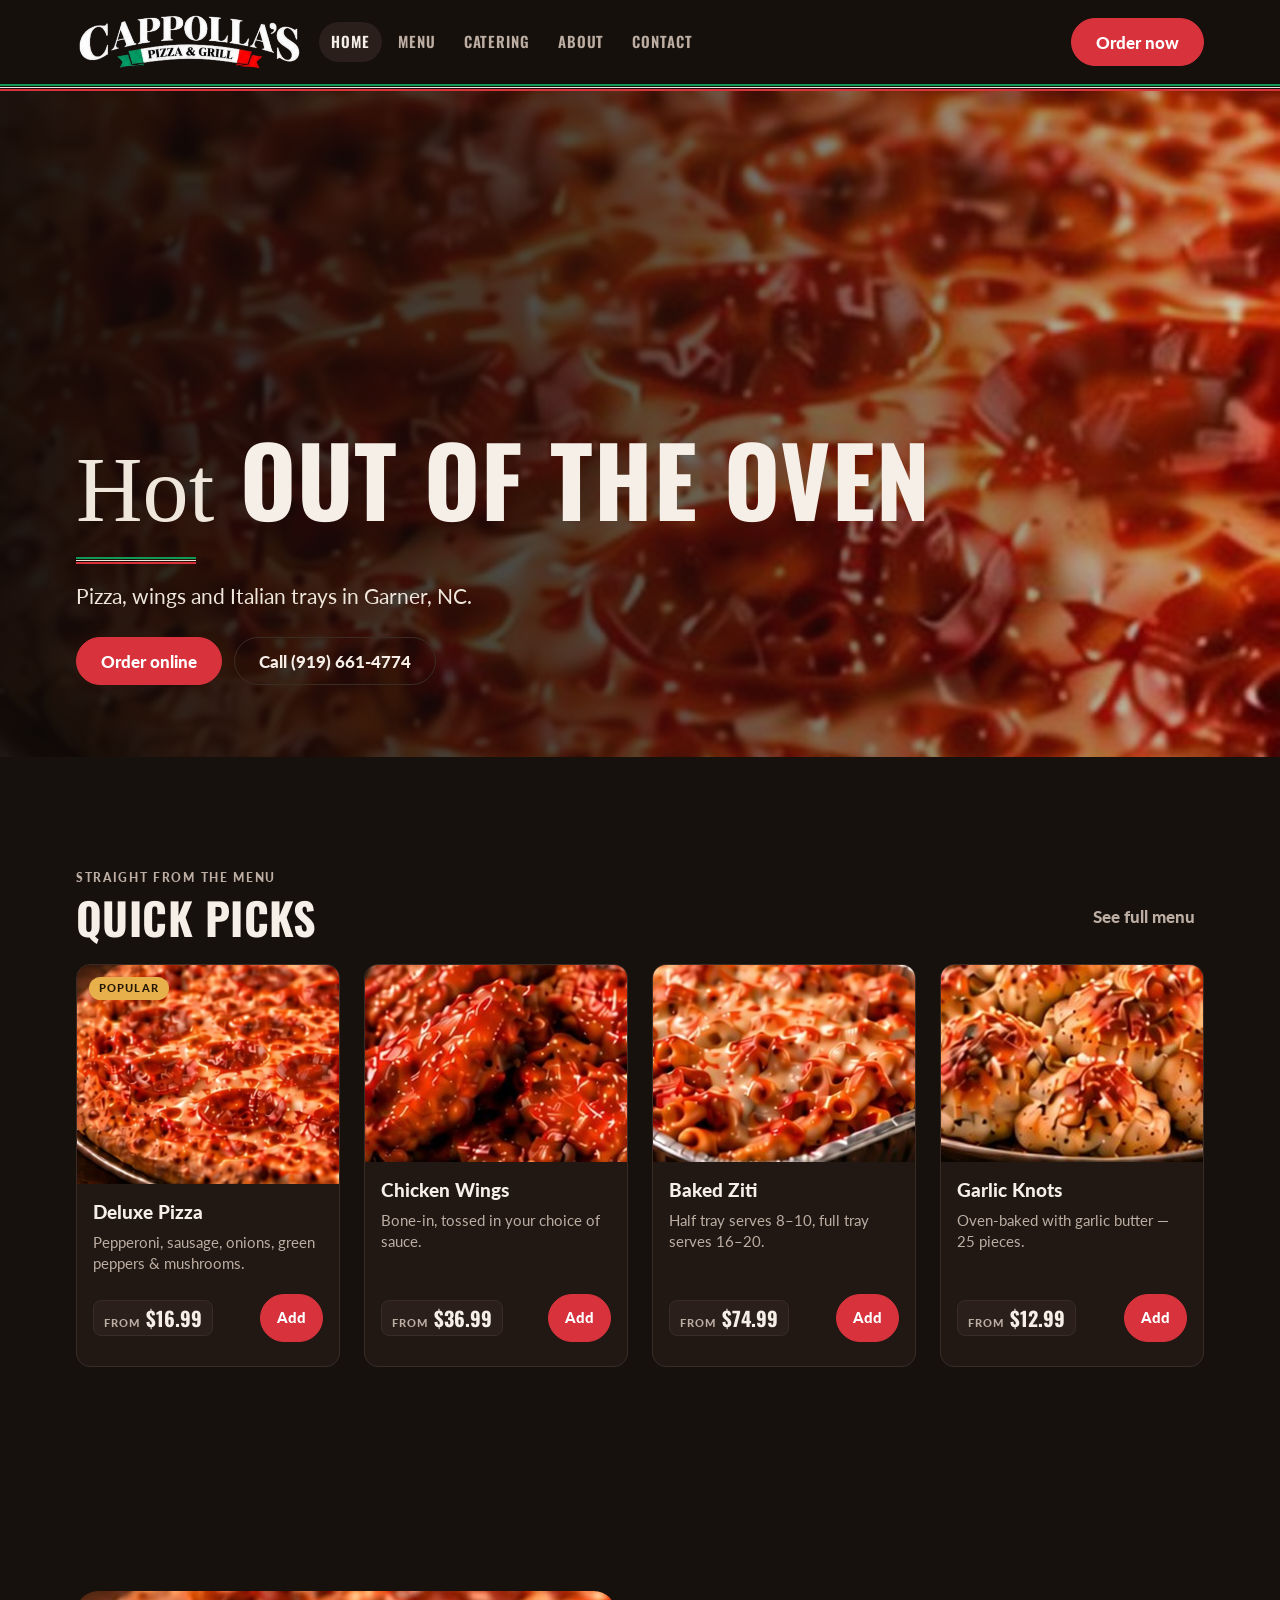
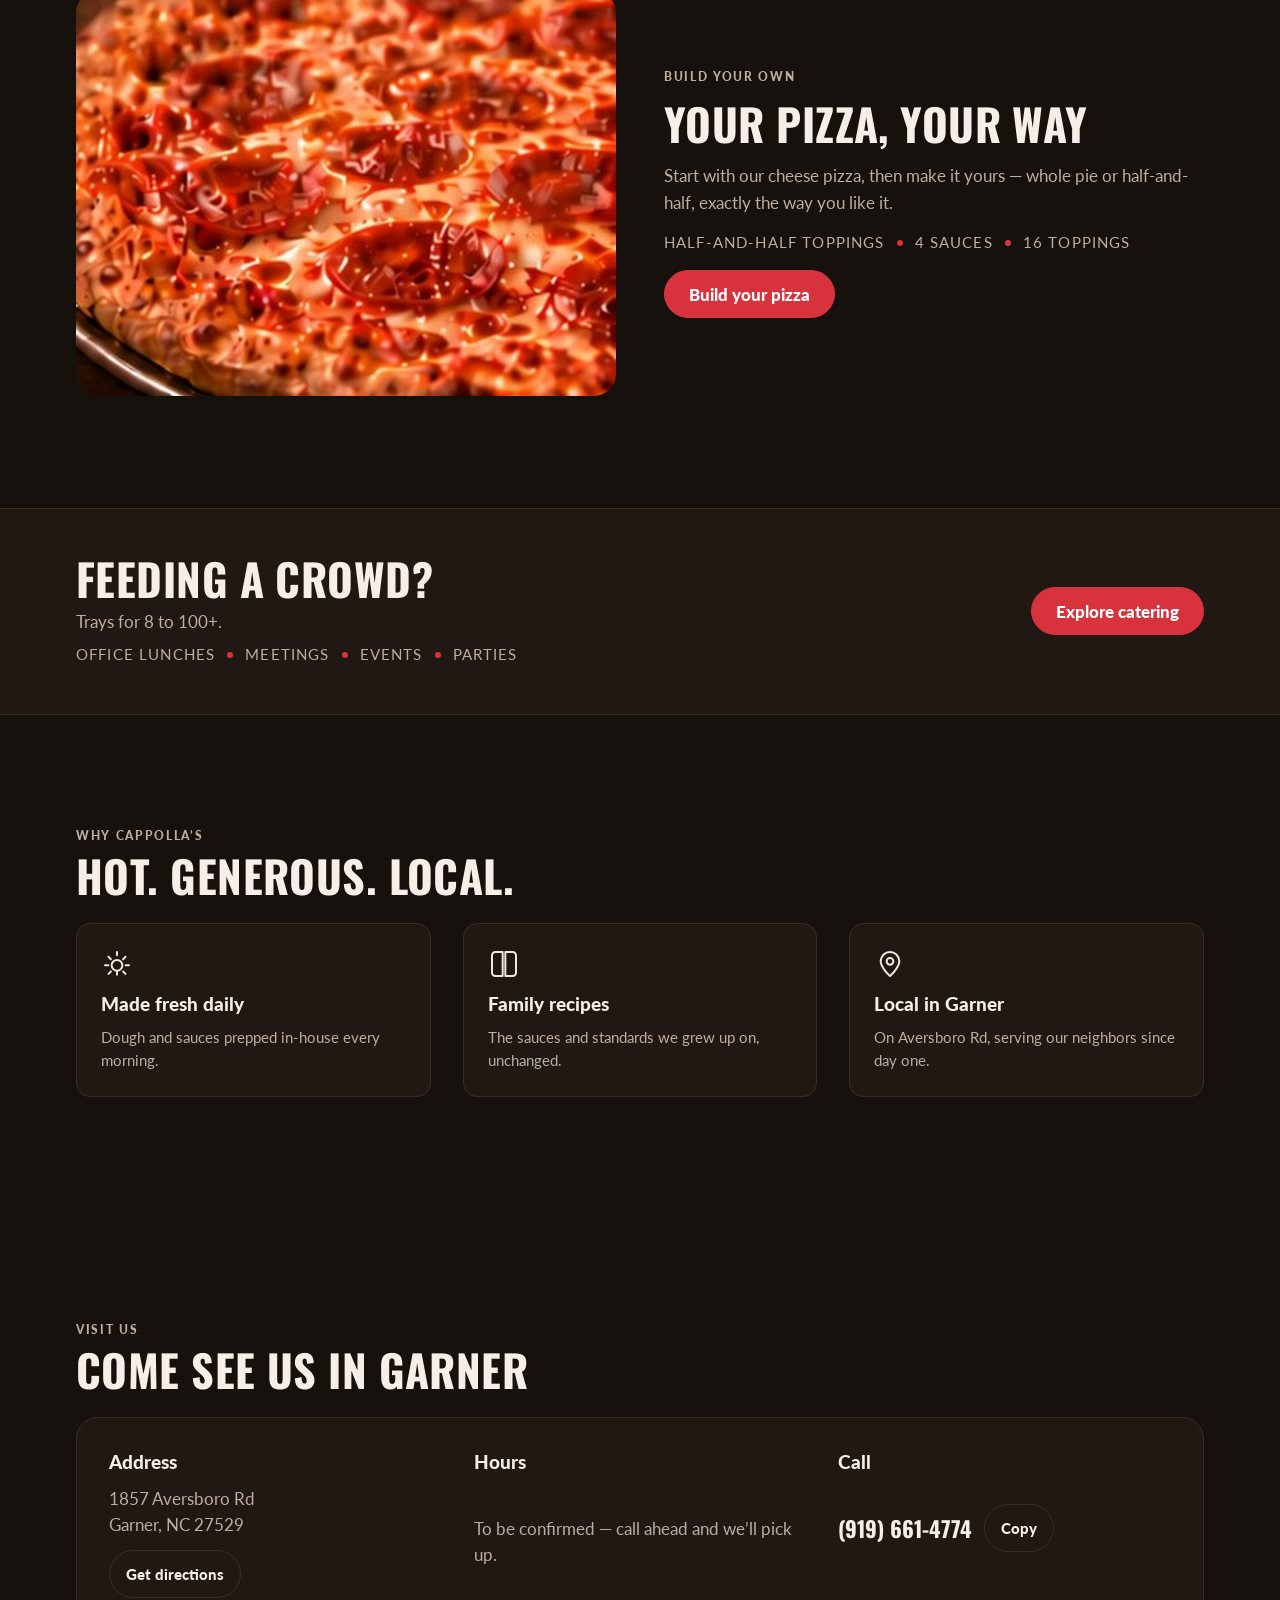
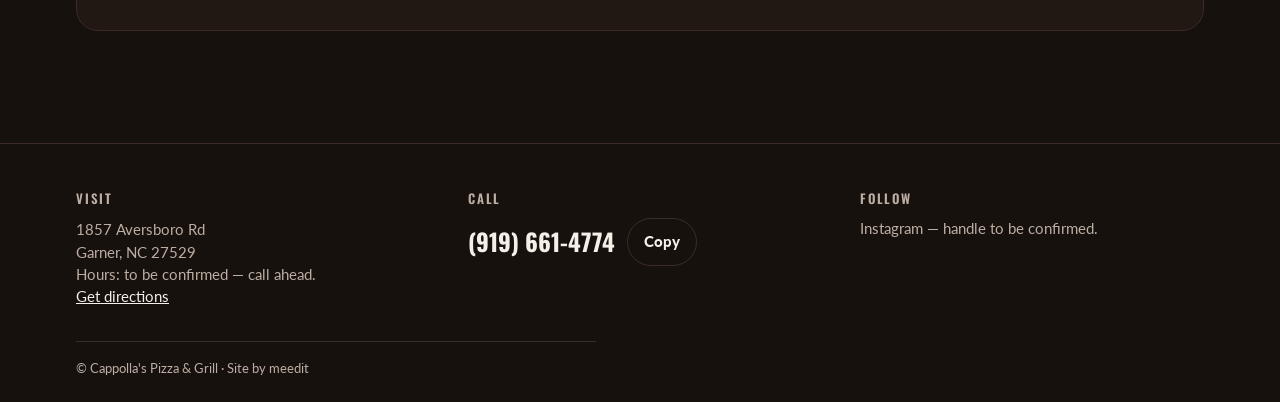
==== commit 3b24a9a2: "Phase 2: Home page — hero, quick picks, BYO teaser, catering strip, why, visit" ====
--- a/index.html
+++ b/index.html
@@ -45,12 +45,192 @@
 <hr class="tri">
 
 <main id="main">
-  <div class="wrap page-head">
-    <h1>Cappolla's Pizza &amp; Grill</h1>
-    <hr class="tri" aria-hidden="true">
-    <p class="page-sub">Pizza, wings and Italian trays in Garner, NC.</p>
-  </div>
-  <p class="wrap phase-note">This page is under construction &mdash; full content arrives in the next build phase.</p>
+
+  <!-- 1. Hero -->
+  <section class="hero" aria-labelledby="hero-h">
+    <img class="hero-photo" src="images/pizza.jpg" alt="Freshly baked pizza with bubbling mozzarella and pepperoni"
+         width="648" height="540" fetchpriority="high">
+    <div class="wrap hero-inner">
+      <h1 class="hero-title" id="hero-h"><span class="script">Hot</span> out of the oven</h1>
+      <hr class="tri hero-tri" aria-hidden="true">
+      <p class="hero-sub">Pizza, wings and Italian trays in Garner, NC.</p>
+      <div class="hero-actions">
+        <a class="btn btn-primary" href="menu.html">Order online</a>
+        <a class="btn btn-secondary" href="tel:+19196614774">Call (919) 661-4774</a>
+      </div>
+    </div>
+  </section>
+
+  <!-- 2. Quick picks -->
+  <section class="section wrap" aria-labelledby="quick-h">
+    <div class="section-head">
+      <div class="section-titles">
+        <p class="eyebrow">Straight from the menu</p>
+        <h2 id="quick-h">Quick picks</h2>
+      </div>
+      <a class="btn btn-ghost" href="menu.html">See full menu</a>
+    </div>
+
+    <div class="food-grid">
+      <!-- Popular badge: which items count as Popular awaits owner confirmation (SPEC-03 §12.4) -->
+      <article class="food-card">
+        <a class="food-photo" href="menu.html#pizza">
+          <span class="badge badge-popular">Popular</span>
+          <img src="images/pizza.jpg" alt="Deluxe pizza loaded with pepperoni, sausage and vegetables"
+               width="648" height="540" loading="lazy">
+        </a>
+        <div class="food-body">
+          <h3>Deluxe Pizza</h3>
+          <p>Pepperoni, sausage, onions, green peppers &amp; mushrooms.</p>
+          <div class="food-foot">
+            <span class="price-tag"><span class="tag-label">from</span><span>$16.99</span></span>
+            <a class="btn btn-primary btn-sm" href="menu.html#pizza">Add</a>
+          </div>
+        </div>
+      </article>
+
+      <article class="food-card">
+        <a class="food-photo" href="menu.html#wings">
+          <img src="images/wings.jpg" alt="Crispy bone-in chicken wings tossed in sauce"
+               width="688" height="320" loading="lazy">
+        </a>
+        <div class="food-body">
+          <h3>Chicken Wings</h3>
+          <p>Bone-in, tossed in your choice of sauce.</p>
+          <div class="food-foot">
+            <span class="price-tag"><span class="tag-label">from</span><span>$36.99</span></span>
+            <a class="btn btn-primary btn-sm" href="menu.html#wings">Add</a>
+          </div>
+        </div>
+      </article>
+
+      <article class="food-card">
+        <a class="food-photo" href="menu.html#trays">
+          <img src="images/trays.jpg" alt="Italian pasta tray fresh from the kitchen"
+               width="680" height="350" loading="lazy">
+        </a>
+        <div class="food-body">
+          <h3>Baked Ziti</h3>
+          <p>Half tray serves 8&ndash;10, full tray serves 16&ndash;20.</p>
+          <div class="food-foot">
+            <span class="price-tag"><span class="tag-label">from</span><span>$74.99</span></span>
+            <a class="btn btn-primary btn-sm" href="menu.html#trays">Add</a>
+          </div>
+        </div>
+      </article>
+
+      <article class="food-card">
+        <a class="food-photo" href="menu.html#appetizers">
+          <img src="images/knots.jpg" alt="Golden garlic knots with parsley and garlic butter"
+               width="600" height="284" loading="lazy">
+        </a>
+        <div class="food-body">
+          <h3>Garlic Knots</h3>
+          <p>Oven-baked with garlic butter &mdash; 25 pieces.</p>
+          <div class="food-foot">
+            <span class="price-tag"><span class="tag-label">from</span><span>$12.99</span></span>
+            <a class="btn btn-primary btn-sm" href="menu.html#appetizers">Add</a>
+          </div>
+        </div>
+      </article>
+    </div>
+  </section>
+
+  <!-- 3. Build your own teaser -->
+  <section class="section wrap split" aria-labelledby="byo-h">
+    <div class="split-photo">
+      <img src="images/pizza.jpg" alt="Pizza with half pepperoni and half vegetable toppings"
+           width="648" height="540" loading="lazy">
+    </div>
+    <div class="split-text">
+      <p class="eyebrow">Build your own</p>
+      <h2 id="byo-h">Your pizza, your way</h2>
+      <p>Start with our cheese pizza, then make it yours &mdash; whole pie or half-and-half, exactly the way you like it.</p>
+      <p class="dots"><span>Half-and-half toppings</span><span>4 sauces</span><span>16 toppings</span></p>
+      <a class="btn btn-primary" href="menu.html#byo">Build your pizza</a>
+    </div>
+  </section>
+
+  <!-- 4. Catering strip -->
+  <section class="strip" aria-labelledby="strip-h">
+    <div class="wrap strip-inner">
+      <div class="strip-text">
+        <h2 id="strip-h">Feeding a crowd?</h2>
+        <p>Trays for 8 to 100+.</p>
+        <p class="dots"><span>Office lunches</span><span>Meetings</span><span>Events</span><span>Parties</span></p>
+      </div>
+      <a class="btn btn-primary" href="catering.html">Explore catering</a>
+    </div>
+  </section>
+
+  <!-- 5. Why Cappolla's (wording awaits owner confirmation — SPEC-03 §5.1) -->
+  <section class="section wrap" aria-labelledby="why-h">
+    <div class="section-head">
+      <div class="section-titles">
+        <p class="eyebrow">Why Cappolla&rsquo;s</p>
+        <h2 id="why-h">Hot. Generous. Local.</h2>
+      </div>
+    </div>
+    <ul class="why-grid">
+      <li class="why-item">
+        <svg class="why-icon" viewBox="0 0 24 24" aria-hidden="true">
+          <circle cx="12" cy="13" r="4"/>
+          <path d="M12 3v2.5M12 17.5V20M3 13h2.5M18.5 13H21M5.6 6.6l1.8 1.8M16.6 17.6l1.8 1.8M18.4 6.6l-1.8 1.8M7.4 17.6l-1.8 1.8"/>
+        </svg>
+        <h3>Made fresh daily</h3>
+        <p>Dough and sauces prepped in-house every morning.</p>
+      </li>
+      <li class="why-item">
+        <svg class="why-icon" viewBox="0 0 24 24" aria-hidden="true">
+          <path d="M3 5.5A2.5 2.5 0 0 1 5.5 3H11v18H5.5A2.5 2.5 0 0 1 3 18.5z"/>
+          <path d="M21 5.5A2.5 2.5 0 0 0 18.5 3H13v18h5.5a2.5 2.5 0 0 0 2.5-2.5z"/>
+        </svg>
+        <h3>Family recipes</h3>
+        <p>The sauces and standards we grew up on, unchanged.</p>
+      </li>
+      <li class="why-item">
+        <svg class="why-icon" viewBox="0 0 24 24" aria-hidden="true">
+          <path d="M12 21s7-6.3 7-11a7 7 0 1 0-14 0c0 4.7 7 11 7 11z"/>
+          <circle cx="12" cy="10" r="2.5"/>
+        </svg>
+        <h3>Local in Garner</h3>
+        <p>On Aversboro Rd, serving our neighbors since day one.</p>
+      </li>
+    </ul>
+  </section>
+
+  <!-- 6. Visit us (hours await owner answer — SPEC-03 §12.1) -->
+  <section class="section wrap" aria-labelledby="visit-h">
+    <div class="section-head">
+      <div class="section-titles">
+        <p class="eyebrow">Visit us</p>
+        <h2 id="visit-h">Come see us in Garner</h2>
+      </div>
+    </div>
+    <div class="visit-panel">
+      <div class="visit-block">
+        <h3>Address</h3>
+        <address>
+          1857 Aversboro Rd<br>
+          Garner, NC 27529
+        </address>
+        <a class="btn btn-secondary btn-sm" href="https://www.google.com/maps/search/?api=1&query=1857+Aversboro+Rd%2C+Garner%2C+NC+27529" target="_blank" rel="noopener">Get directions</a>
+      </div>
+      <div class="visit-block">
+        <h3>Hours</h3>
+        <p>To be confirmed &mdash; call ahead and we&rsquo;ll pick up.</p>
+      </div>
+      <div class="visit-block">
+        <h3>Call</h3>
+        <div class="phone-row">
+          <a class="call-number" href="tel:+19196614774">(919) 661-4774</a>
+          <button class="btn btn-secondary btn-sm" type="button" data-copy="(919) 661-4774">Copy</button>
+        </div>
+        <p class="copy-feedback" role="status"></p>
+      </div>
+    </div>
+  </section>
+
 </main>
 
 <footer class="site-footer">
--- a/css/components.css
+++ b/css/components.css
@@ -263,11 +263,195 @@
   font-size: 15px;
 }
 
+/* ============================ Section heads ============================ */
+
+.eyebrow{
+  margin: 0;
+  font-family: var(--body);
+  font-weight: 900;
+  font-size: var(--t-label);
+  letter-spacing: .14em;
+  text-transform: uppercase;
+  color: var(--dough);
+}
+
+.section-head{
+  display: flex;
+  flex-wrap: wrap;
+  align-items: flex-end;
+  justify-content: space-between;
+  gap: var(--s4);
+}
+
+.section-titles{
+  display: grid;
+  gap: var(--s2);
+}
+
+/* ============================ Price tag ============================ */
+/* Signature "ticket" shape (SPEC-03 §3.4): rounded rect, crust-2, Oswald numbers */
+
+.price-tag{
+  display: inline-flex;
+  align-items: baseline;
+  gap: 6px;
+  background: var(--crust-2);
+  border: 1px solid var(--char);
+  border-radius: var(--radius-sm);
+  padding: 6px 10px;
+  font-family: var(--display);
+  font-weight: 700;
+  font-size: var(--t-price);
+  font-variant-numeric: tabular-nums;
+  line-height: 1.1;
+  color: var(--flour);
+}
+
+.price-tag .tag-label{
+  font-family: var(--body);
+  font-size: 11px;
+  font-weight: 900;
+  letter-spacing: .1em;
+  text-transform: uppercase;
+  color: var(--dough);
+}
+
+/* ============================ Badges (SPEC-03 §4) ============================ */
+
+.badge{
+  position: absolute;
+  top: var(--s3);
+  left: var(--s3);
+  z-index: 1;
+  font-size: 11px;
+  font-weight: 900;
+  letter-spacing: .1em;
+  text-transform: uppercase;
+  padding: 4px 10px;
+  border-radius: var(--pill);
+  line-height: 1.3;
+}
+
+.badge-popular{ background: var(--gold); color: #241704; }
+.badge-new{ background: var(--basil); color: #fff; }
+.badge-veg{ background: transparent; border: 1.5px solid var(--basil); color: var(--basil); }
+
+/* ============================ Food card (SPEC-03 §4) ============================ */
+
+.food-grid{
+  display: grid;
+  grid-template-columns: repeat(auto-fill, minmax(min(100%, 250px), 1fr));
+  gap: var(--s5);
+}
+
+.food-card{
+  display: flex;
+  flex-direction: column;
+  min-width: 0;
+  background: var(--crust);
+  border: 1px solid var(--char);
+  border-radius: var(--radius);
+  overflow: hidden;
+  transition: transform var(--t-med) var(--ease), box-shadow var(--t-med) var(--ease);
+}
+
+@media (hover: hover){
+  .food-card:hover{
+    transform: translateY(-2px);
+    box-shadow: var(--shadow);
+  }
+}
+
+.food-photo{
+  position: relative;
+  display: block;
+  aspect-ratio: 4 / 3;
+  background: var(--crust-2);
+}
+
+.food-photo img{
+  width: 100%;
+  height: 100%;
+  object-fit: cover;
+}
+
+.food-body{
+  display: flex;
+  flex-direction: column;
+  gap: var(--s2);
+  flex: 1;
+  padding: var(--s4) var(--s4) var(--s5);
+}
+
+.food-body h3{ margin: 0; }
+
+.food-body p{
+  margin: 0;
+  font-size: var(--t-small);
+  line-height: 1.45;
+  color: var(--dough);
+}
+
+.food-foot{
+  margin-top: auto;
+  padding-top: var(--s3);
+  display: flex;
+  align-items: center;
+  justify-content: space-between;
+  gap: var(--s3);
+}
+
+/* ============================ Photo banner (SPEC-03 §4) ============================ */
+/* Oven glow from the left — the only gradient allowed on the site (§3.4) */
+
+.banner{
+  position: relative;
+  display: flex;
+  align-items: flex-end;
+  aspect-ratio: 21 / 7;
+  min-height: 200px;
+  border-radius: var(--radius-lg);
+  overflow: hidden;
+  background: var(--crust);
+}
+
+.banner > img{
+  position: absolute;
+  inset: 0;
+  width: 100%;
+  height: 100%;
+  object-fit: cover;
+}
+
+.banner::after{
+  content: "";
+  position: absolute;
+  inset: 0;
+  background: linear-gradient(90deg,
+    rgba(15, 10, 8, .93) 0%,
+    rgba(15, 10, 8, .58) 45%,
+    rgba(15, 10, 8, .1) 100%);
+}
+
+.banner .banner-txt{
+  position: relative;
+  z-index: 1;
+  display: grid;
+  gap: var(--s3);
+  justify-items: start;
+  max-width: 640px;
+  padding: var(--s5) var(--s6);
+}
+
+@media (max-width: 700px){
+  .banner{ aspect-ratio: 16 / 9; }
+  .banner .banner-txt{ padding: var(--s4) var(--s5); }
+}
+
 /* ============================ Footer ============================ */
 
 .site-footer{
   border-top: 1px solid var(--char);
-  margin-top: var(--section-gap);
   padding-block: var(--s7) var(--s5);
   font-size: var(--t-small);
   color: var(--dough);
--- a/css/pages.css
+++ b/css/pages.css
@@ -29,3 +29,228 @@
   color: var(--dough);
   font-size: var(--t-small);
 }
+
+/* ============================ Home: hero (SPEC-03 §5.1.1) ============================ */
+
+.hero{
+  position: relative;
+  display: flex;
+  align-items: flex-end;
+  overflow: hidden;
+  min-height: clamp(460px, 74vh, 720px);
+  min-height: clamp(460px, 74svh, 720px);
+}
+
+.hero-photo{
+  position: absolute;
+  inset: 0;
+  width: 100%;
+  height: 100%;
+  object-fit: cover;
+}
+
+/* Oven glow — signature gradient, warm dark from the left (§3.4) */
+.hero::after{
+  content: "";
+  position: absolute;
+  inset: 0;
+  background: linear-gradient(90deg,
+    rgba(15, 10, 8, .94) 0%,
+    rgba(15, 10, 8, .72) 45%,
+    rgba(15, 10, 8, .18) 100%);
+}
+
+@media (max-width: 700px){
+  .hero::after{
+    background: linear-gradient(90deg,
+      rgba(15, 10, 8, .95) 0%,
+      rgba(15, 10, 8, .82) 55%,
+      rgba(15, 10, 8, .5) 100%);
+  }
+}
+
+.hero-inner{
+  position: relative;
+  z-index: 1;
+  display: grid;
+  justify-items: start;
+  gap: var(--s4);
+  padding-block: var(--s7);
+}
+
+@media (min-width: 900px){
+  .hero-inner{ padding-block: var(--s8); }
+}
+
+.hero-title{
+  margin: 0;
+  font-size: var(--t-hero);
+  line-height: .95;
+}
+
+/* One script accent word per page (§3.2) */
+.hero-title .script{
+  display: inline-block;
+  font-size: .96em;
+  line-height: 1.1;
+  color: var(--mozz);
+}
+
+.hero-tri{ width: 120px; }
+
+.hero-sub{
+  margin: 0;
+  color: var(--mozz);
+  font-size: clamp(17px, 2.4vw, 21px);
+  max-width: 34ch;
+}
+
+.hero-actions{
+  display: flex;
+  flex-wrap: wrap;
+  gap: var(--s3);
+  padding-top: var(--s2);
+}
+
+/* ============================ Home: BYO split teaser (§5.1.3) ============================ */
+
+.split{
+  display: grid;
+  gap: var(--s5);
+  align-items: center;
+}
+
+@media (min-width: 860px){
+  .split{
+    grid-template-columns: repeat(2, minmax(0, 1fr));
+    gap: var(--s7);
+  }
+}
+
+.split-photo{
+  aspect-ratio: 4 / 3;
+  border-radius: var(--radius-lg);
+  overflow: hidden;
+  background: var(--crust);
+}
+
+.split-photo img{
+  width: 100%;
+  height: 100%;
+  object-fit: cover;
+}
+
+.split-text{
+  display: grid;
+  justify-items: start;
+  gap: var(--s4);
+}
+
+.split-text p{ color: var(--dough); }
+
+.split-text .dots{
+  font-size: var(--t-small);
+  text-transform: uppercase;
+  letter-spacing: .08em;
+}
+
+/* ============================ Home: catering strip (§5.1.4) ============================ */
+
+.strip{
+  background: var(--crust);
+  border-block: 1px solid var(--char);
+  padding-block: var(--s7);
+}
+
+.strip-inner{
+  display: flex;
+  flex-wrap: wrap;
+  align-items: center;
+  justify-content: space-between;
+  gap: var(--s5);
+}
+
+.strip-text{
+  display: grid;
+  gap: var(--s2);
+}
+
+.strip-text p{ color: var(--dough); }
+
+.strip .dots{
+  font-size: var(--t-small);
+  text-transform: uppercase;
+  letter-spacing: .08em;
+}
+
+/* ============================ Home: why Cappolla's (§5.1.5) ============================ */
+
+.why-grid{
+  list-style: none;
+  display: grid;
+  gap: var(--s5);
+}
+
+@media (min-width: 760px){
+  .why-grid{ grid-template-columns: repeat(3, minmax(0, 1fr)); gap: var(--s6); }
+}
+
+.why-item{
+  display: grid;
+  justify-items: start;
+  gap: var(--s3);
+  background: var(--crust);
+  border: 1px solid var(--char);
+  border-radius: var(--radius);
+  padding: var(--s5);
+}
+
+.why-icon{
+  width: 32px;
+  height: 32px;
+  fill: none;
+  stroke: currentColor;
+  stroke-width: 1.5;
+  stroke-linecap: round;
+  stroke-linejoin: round;
+  color: var(--mozz);
+}
+
+.why-item p{
+  color: var(--dough);
+  font-size: var(--t-small);
+}
+
+/* ============================ Home: visit us (§5.1.6) ============================ */
+
+.visit-panel{
+  display: grid;
+  gap: var(--s5);
+  background: var(--crust);
+  border: 1px solid var(--char);
+  border-radius: var(--radius-lg);
+  padding: var(--s5);
+}
+
+@media (min-width: 760px){
+  .visit-panel{
+    grid-template-columns: repeat(3, minmax(0, 1fr));
+    gap: var(--s6);
+    padding: var(--s6);
+  }
+}
+
+.visit-block{
+  display: grid;
+  justify-items: start;
+  gap: var(--s3);
+}
+
+.visit-block address{
+  font-style: normal;
+  color: var(--dough);
+}
+
+.visit-block p{ color: var(--dough); }
+
+.visit-block .call-number{ font-size: 22px; }
